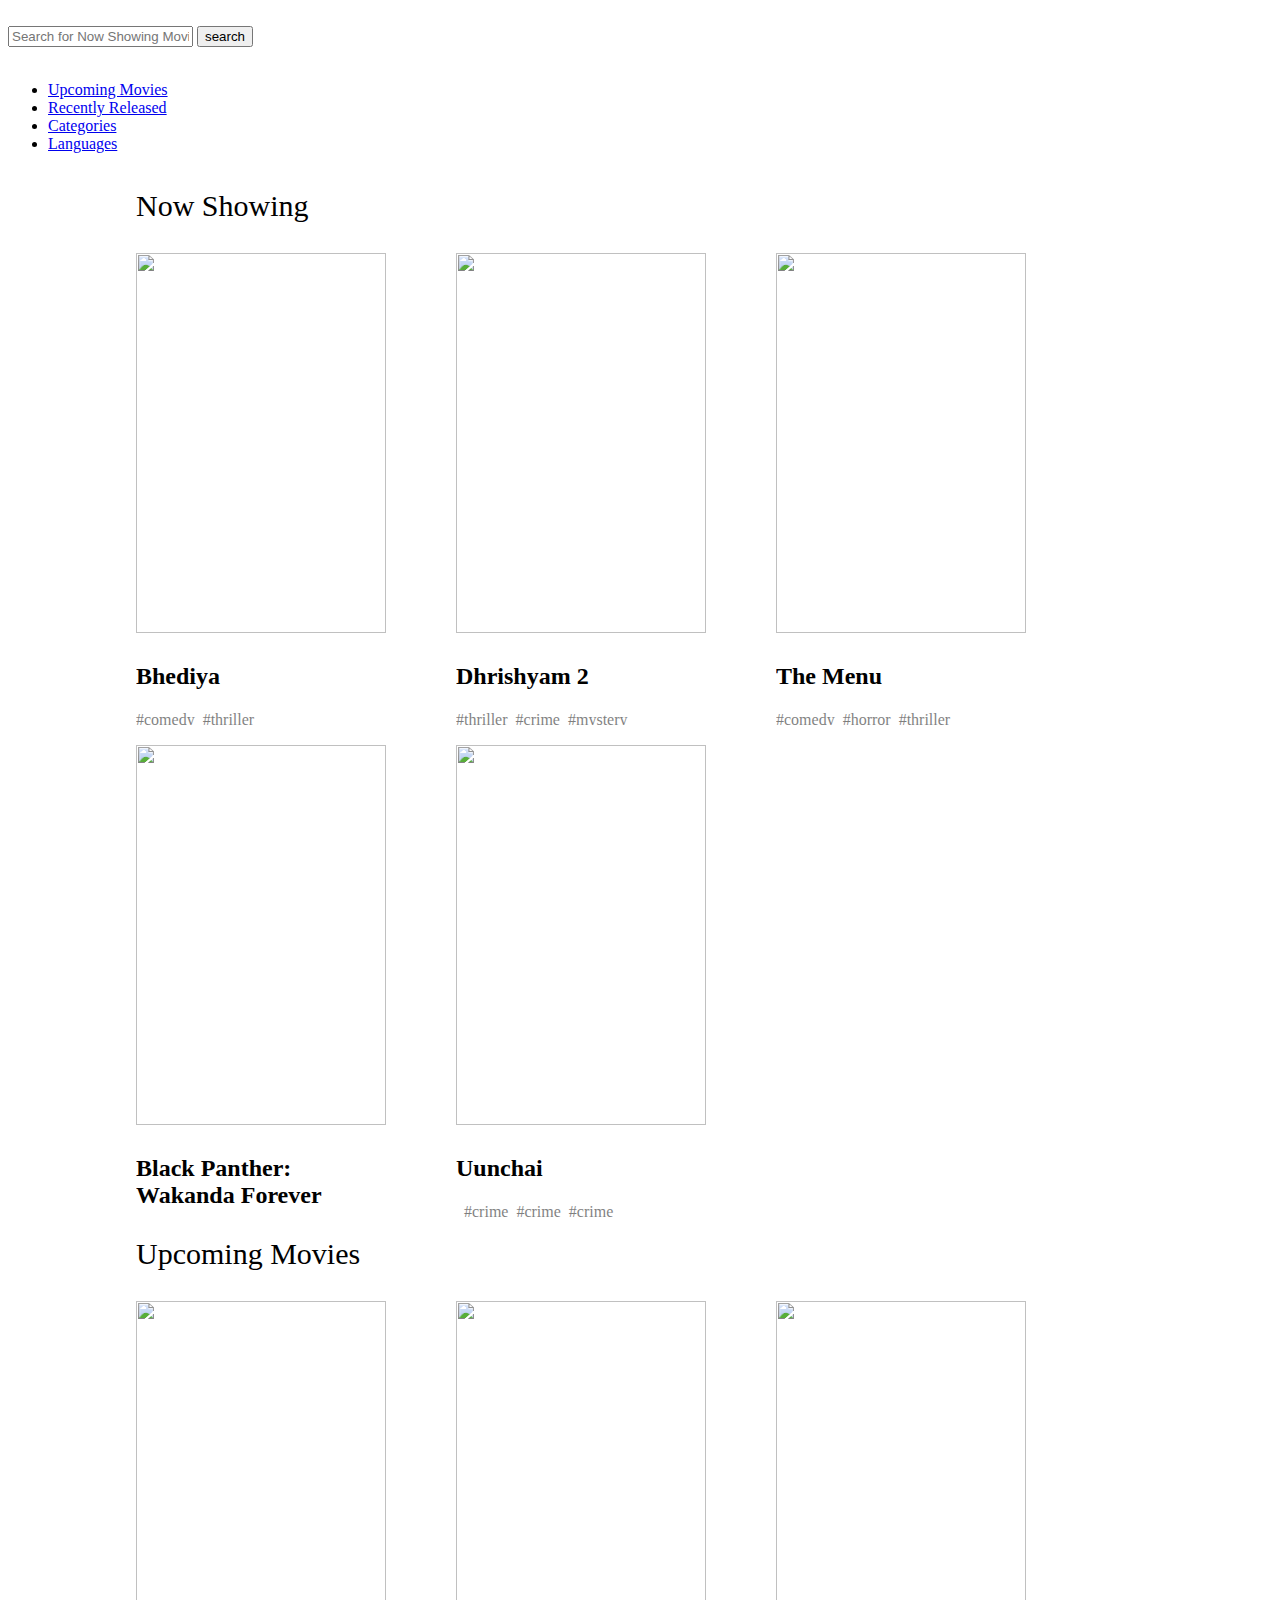
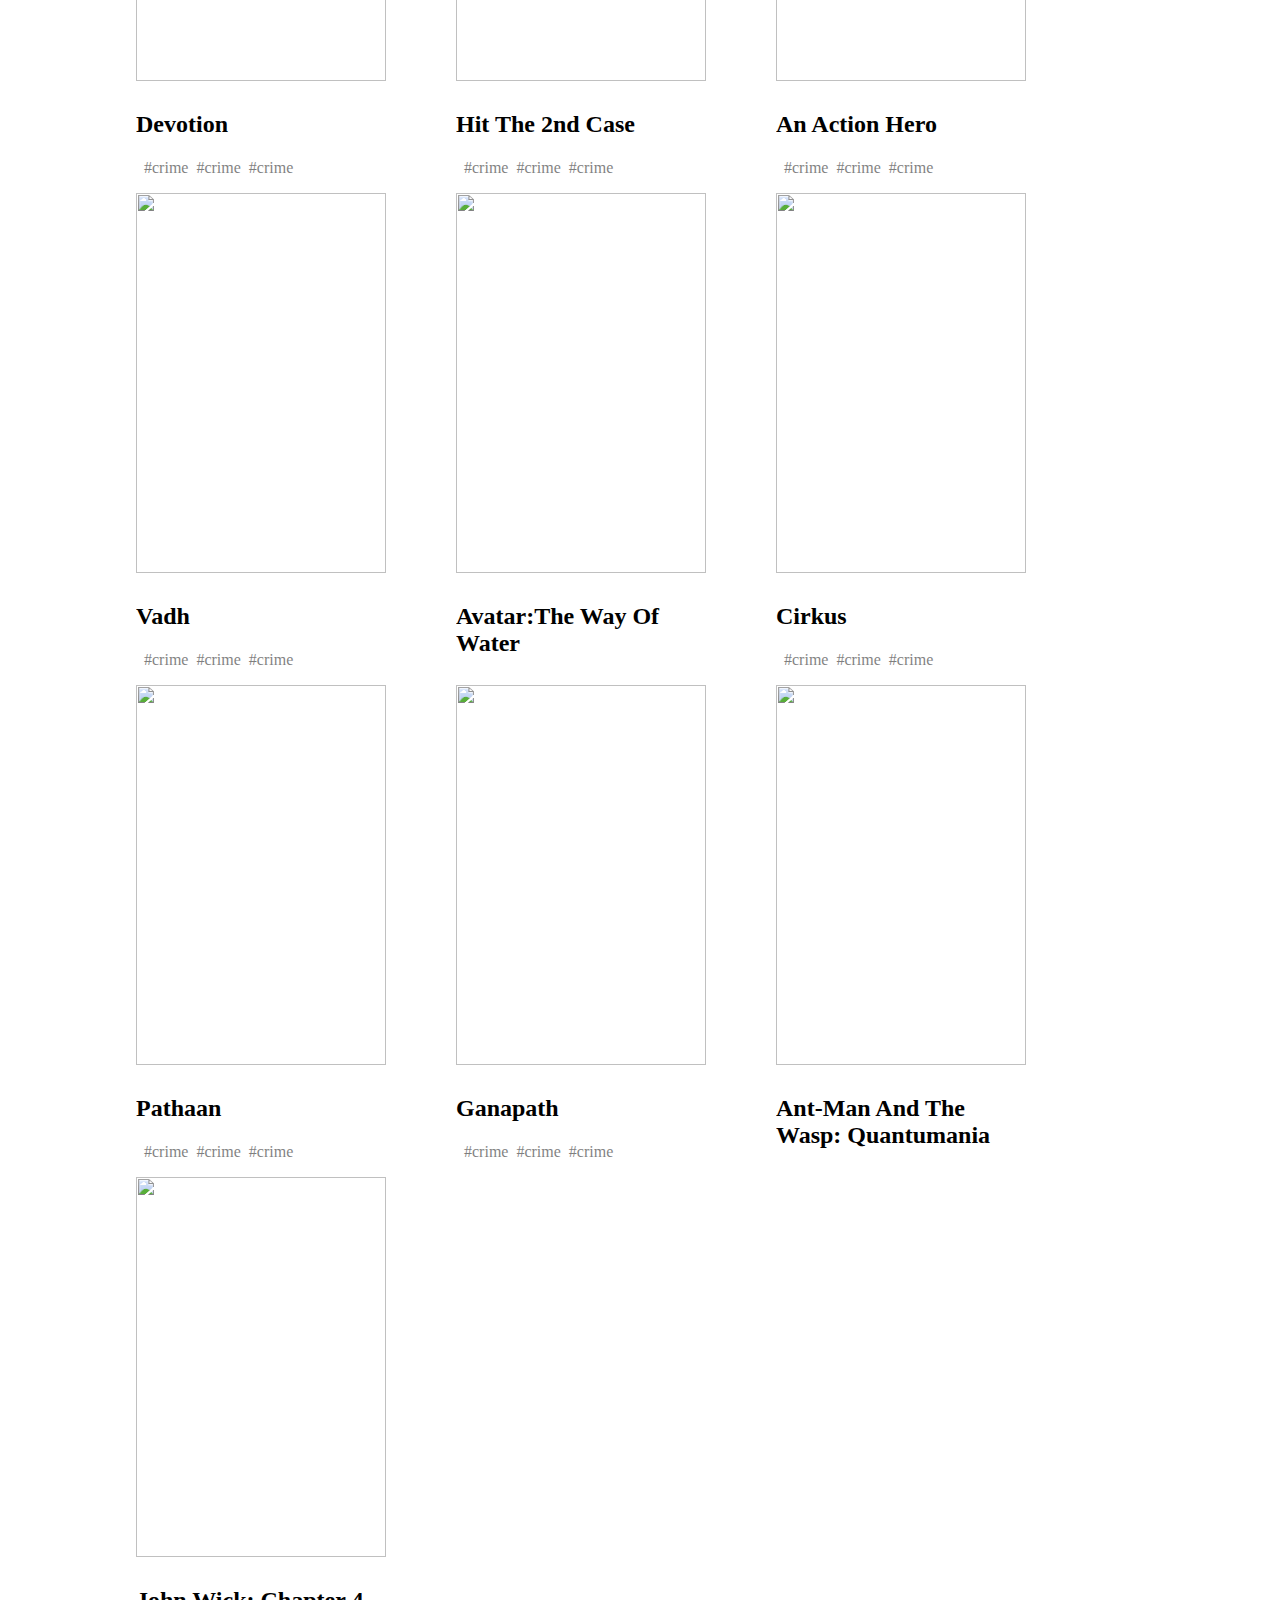
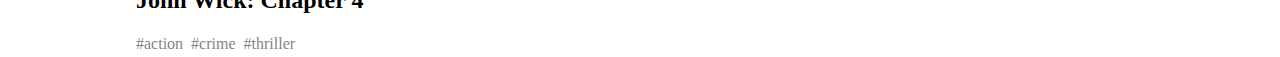
==== index.html @ d5ce8d1f "cleaned junk code" ====
<!DOCTYPE html>
<html lang="en">
  <head>
    <meta charset="UTF-8" />
    <meta http-equiv="X-UA-Compatible" content="IE=edge" />
    <meta name="viewport" content="width=device-width, initial-scale=1.0" />
    <title>Book My Seat</title>
    <link rel="stylesheet" href="css/home.css" />
    <script
      src="https://kit.fontawesome.com/77b1ab4c44.js"
      crossorigin="anonymous"
    ></script>
  </head>
  <body>
    <nav class="navbar"></nav>
    <script src="js/nav.js"></script>

    <section class="movie">
      <h2 class="release-timeline">Now Showing</h2>
      <div class="movie-container">
        <div class="movie-card">
          <div class="movie-image">
            <img
              src="https://assets-in.bmscdn.com/discovery-catalog/events/tr:w-400,h-600,bg-CCCCCC:w-400.0,h-660.0,cm-pad_resize,bg-000000,fo-top:oi-discovery-catalog@@icons@@like_202006280402.png,ox-24,oy-617,ow-29:ote-NDhrIGxpa2Vz,ots-29,otc-FFFFFF,oy-612,ox-70:q-80/et00312739-hyaupscwnj-portrait.jpg"
              class="movie-thumb"
              alt=""
              onclick="window.location.href = 'movie.html';"
            />
          </div>
          <div class="movie-info">
            <h2 class="movie-name">bhediya</h2>
            <p class="movie-tags">#comedy&nbsp;&nbsp;#thriller</p>
          </div>
        </div>
        <div class="movie-card">
          <div class="movie-image">
            <img
              src="https://assets-in.bmscdn.com/discovery-catalog/events/tr:w-400,h-600,bg-CCCCCC:w-400.0,h-660.0,cm-pad_resize,bg-000000,fo-top:oi-discovery-catalog@@icons@@star-icon-202203010609.png,ox-24,oy-615,ow-29:ote-OS4xLzEwICAzMC4ySyB2b3Rlcw%3D%3D,ots-29,otc-FFFFFF,oy-612,ox-70:q-80/et00331997-ptqfdfmgtr-portrait.jpg"
              class="movie-thumb"
              alt=""
            />
          </div>
          <div class="movie-info">
            <h2 class="movie-name">dhrishyam 2</h2>
            <p class="movie-tags">
              #thriller&nbsp;&nbsp;#crime&nbsp;&nbsp;#mystery
            </p>
          </div>
        </div>
        <div class="movie-card">
          <div class="movie-image">
            <img
              src="https://m.media-amazon.com/images/M/MV5BMzdjNjI5MmYtODhiNS00NTcyLWEzZmUtYzVmODM5YzExNDE3XkEyXkFqcGdeQXVyMTAyMjQ3NzQ1._V1_.jpg"
              class="movie-thumb"
              alt=""
            />
          </div>
          <div class="movie-info">
            <h2 class="movie-name">the menu</h2>
            <p class="movie-tags">
              #comedy&nbsp;&nbsp;#horror&nbsp;&nbsp;#thriller
            </p>
          </div>
        </div>
        <div class="movie-card">
          <div class="movie-image">
            <img
              src="https://assets-in.bmscdn.com/discovery-catalog/events/tr:w-400,h-600,bg-CCCCCC:w-400.0,h-660.0,cm-pad_resize,bg-000000,fo-top:oi-discovery-catalog@@icons@@star-icon-202203010609.png,ox-24,oy-615,ow-29:ote-OC43LzEwICA0My44SyB2b3Rlcw%3D%3D,ots-29,otc-FFFFFF,oy-612,ox-70:q-80/et00310792-pqkeyakbtu-portrait.jpg"
              class="movie-thumb"
              alt=""
            />
          </div>
          <div class="movie-info">
            <h2 class="movie-name">black panther: wakanda forever</h2>
            <p class="movie-tags">
              &nbsp;&nbsp;#crime&nbsp;&nbsp;#crime&nbsp;&nbsp;#crime
            </p>
          </div>
        </div>
        <div class="movie-card">
          <div class="movie-image">
            <img
              src="https://assets-in.bmscdn.com/discovery-catalog/events/tr:w-400,h-600,bg-CCCCCC:w-400.0,h-660.0,cm-pad_resize,bg-000000,fo-top:oi-discovery-catalog@@icons@@star-icon-202203010609.png,ox-24,oy-615,ow-29:ote-OC41LzEwICAxMS41SyB2b3Rlcw%3D%3D,ots-29,otc-FFFFFF,oy-612,ox-70:q-80/et00335262-yduagmklxs-portrait.jpg"
              class="movie-thumb"
              alt=""
            />
          </div>
          <div class="movie-info">
            <h2 class="movie-name">uunchai</h2>
            <p class="movie-tags">
              &nbsp;&nbsp;#crime&nbsp;&nbsp;#crime&nbsp;&nbsp;#crime
            </p>
          </div>
        </div>
      </div>
    </section>

    <section class="movie">
      <h2 class="release-timeline">Upcoming Movies</h2>
      <div class="movie-container">
        <div class="movie-card">
          <div class="movie-image">
            <img
              src="https://m.media-amazon.com/images/M/MV5BMjI5NGJjMmEtODk4Yy00ZDRjLWE5ZGItMjJiNGM4NTI0NmZkXkEyXkFqcGdeQXVyNjk1Njg5NTA@._V1_FMjpg_UX1000_.jpg"
              class="movie-thumb"
              alt=""
              onclick="window.location.href = 'movie.html';"
            />
          </div>
          <div class="movie-info">
            <h2 class="movie-name">Devotion</h2>
            <p class="movie-tags">
              &nbsp;&nbsp;#crime&nbsp;&nbsp;#crime&nbsp;&nbsp;#crime
            </p>
          </div>
        </div>
        <div class="movie-card">
          <div class="movie-image">
            <img
              src="https://stat5.bollywoodhungama.in/wp-content/uploads/2022/11/Hit-The-2nd-Case.jpg"
              class="movie-thumb"
              alt=""
              onclick="window.location.href = 'movie.html';"
            />
          </div>
          <div class="movie-info">
            <h2 class="movie-name">hit the 2nd case</h2>
            <p class="movie-tags">
              &nbsp;&nbsp;#crime&nbsp;&nbsp;#crime&nbsp;&nbsp;#crime
            </p>
          </div>
        </div>
        <div class="movie-card">
          <div class="movie-image">
            <img
              src="https://stat4.bollywoodhungama.in/wp-content/uploads/2022/11/An-Action-Hero.jpeg"
              class="movie-thumb"
              alt=""
            />
          </div>
          <div class="movie-info">
            <h2 class="movie-name">an action hero</h2>
            <p class="movie-tags">
              &nbsp;&nbsp;#crime&nbsp;&nbsp;#crime&nbsp;&nbsp;#crime
            </p>
          </div>
        </div>
        <div class="movie-card">
          <div class="movie-image">
            <img
              src="https://cdn.bollywoodmdb.com/fit-in/movies/largethumb/2022/vadh/vadh-poster-3.jpg"
              class="movie-thumb"
              alt=""
            />
          </div>
          <div class="movie-info">
            <h2 class="movie-name">vadh</h2>
            <p class="movie-tags">
              &nbsp;&nbsp;#crime&nbsp;&nbsp;#crime&nbsp;&nbsp;#crime
            </p>
          </div>
        </div>
        <div class="movie-card">
          <div class="movie-image">
            <img
              src="https://preview.redd.it/c12ukbvjigy81.jpg?auto=webp&s=1b6a1c9dc85905c9ad4ba3f462a0f7987e3e7182"
              class="movie-thumb"
              alt=""
            />
          </div>
          <div class="movie-info">
            <h2 class="movie-name">avatar:The way of water</h2>
            <p class="movie-tags">
              &nbsp;&nbsp;#crime&nbsp;&nbsp;#crime&nbsp;&nbsp;#crime
            </p>
          </div>
        </div>
        <div class="movie-card">
          <div class="movie-image">
            <img
              src="https://blogger.googleusercontent.com/img/b/R29vZ2xl/AVvXsEhhj_0MlaUQxmWaVLyitmhzW_meXFHy-wweb5hYhVNa3M6jFZlY7AiXIEZBUJ9Df_X-NlbvBdsW3WGL_6Nh6aGVr-z42W1lskvkQlsyQPGANJwohQEppa6GE6axfNxwn-bPCOY8N3AbZKN6QIzGjCAMjnuLSgBhJoG26kF3tBKLz1VNrqhrPy0X8KHg/s1280/Cirkus-Movie-Poster.jpg"
              class="movie-thumb"
              alt=""
            />
          </div>
          <div class="movie-info">
            <h2 class="movie-name">cirkus</h2>
            <p class="movie-tags">
              &nbsp;&nbsp;#crime&nbsp;&nbsp;#crime&nbsp;&nbsp;#crime
            </p>
          </div>
        </div>
        <div class="movie-card">
          <div class="movie-image">
            <img
              src="https://cdn.bollywoodmdb.com/fit-in/movies/largethumb/2022/pathan/poster.jpg"
              class="movie-thumb"
              alt=""
            />
          </div>
          <div class="movie-info">
            <h2 class="movie-name">pathaan</h2>
            <p class="movie-tags">
              &nbsp;&nbsp;#crime&nbsp;&nbsp;#crime&nbsp;&nbsp;#crime
            </p>
          </div>
        </div>
        <div class="movie-card">
          <div class="movie-image">
            <img
              src="https://pbs.twimg.com/media/EmciQIkUcAEHHHT.jpg"
              class="movie-thumb"
              alt=""
              onclick="window.location.href = 'movie.html';"
            />
          </div>
          <div class="movie-info">
            <h2 class="movie-name">ganapath</h2>
            <p class="movie-tags">
              &nbsp;&nbsp;#crime&nbsp;&nbsp;#crime&nbsp;&nbsp;#crime
            </p>
          </div>
        </div>
        <div class="movie-card">
          <div class="movie-image">
            <img
              src="https://wallpaperaccess.in/public/uploads/preview/ant-man-and-the-wasp-quantumania-wallpaper-kang-the-conqueror-fan-art-m.jpg"
              class="movie-thumb"
              alt=""
              onclick="window.location.href = 'movie.html';"
            />
          </div>
          <div class="movie-info">
            <h2 class="movie-name">Ant-Man and the Wasp: Quantumania</h2>
            <p class="movie-tags">
              &nbsp;&nbsp;#crime&nbsp;&nbsp;#crime&nbsp;&nbsp;#crime
            </p>
          </div>
        </div>
        <div class="movie-card">
          <div class="movie-image">
            <img
              src="https://mir-s3-cdn-cf.behance.net/project_modules/fs/6aec1a106199299.5f8a325998dca.jpg"
              class="movie-thumb"
              alt=""
              onclick="window.location.href = 'movie.html';"
            />
          </div>
          <div class="movie-info">
            <h2 class="movie-name">John Wick: Chapter 4</h2>
            <p class="movie-tags">
              #action&nbsp;&nbsp;#crime&nbsp;&nbsp;#thriller
            </p>
          </div>
        </div>
      </div>
    </section>

    <!--<div class="footer">
      <img src="images/logo.png" alt="" />
      <div class="icon">
        <a href=""><i class="fa-names fa-facebook"></i></a>
        <a href=""><i class="fa-names fa-instagram"></i></a>
        <a href=""><i class="fa-names fa-twitter"></i></a>
        <a href="https://github.com/namanxjha"
          ><i class="fa-names fa-github"></i
        ></a>
      </div>
    </div> -->
  </body>
</html>
---- css/home.css ----
@import "nav.css";

.movie {
  position: relative;
  overflow: hidden;
  padding: 0;
}

.release-timeline {
  padding: 0 10vw;
  width: 100%;
  margin: 20px 0 10px;
  font-size: 30px;
  font-weight: 500;
  text-transform: capitalize;
}

.movie-container {
  padding: 0 4vw 0 10vw;
  margin: auto;
  width: 100%;
  display: flex;
  flex-wrap: wrap;
}

.movie-container::-webkit-scrollbar {
  display: none;
}

.movie-card:hover img {
  transform: scale(1.1);
}

.movie-card {
  flex: 0 0 auto;
  margin: 20px 70px 0px 0;
  width: 100%;
  overflow: hidden;

  width: 250px;
  height: 472px;
}

.movie-card img {
  transition: transform 0.5s ease;
}

.movie-image {
  position: relative;
  width: 100%;
  height: 380px;
  overflow: hidden;
}

.movie-thumb {
  width: 100%;
  height: 380px;
  object-fit: cover;
}

.discount-tag {
  position: absolute;
  background: #fff;
  padding: 5px;
  border-radius: 5px;
  color: #ff7d7d;
  right: 10px;
  top: 10px;
  text-transform: capitalize;
}

.card-btn {
  position: absolute;
  bottom: 10px;
  left: 50%;
  transform: translateX(-50%);
  padding: 10px;
  width: 90%;
  text-transform: capitalize;
  border: none;
  outline: none;
  background: #fff;
  border-radius: 5px;
  transition: 0.5s;
  cursor: pointer;
  opacity: 0;
}

.movie-card:hover .card-btn {
  opacity: 1;
}

.card-btn:hover {
  background: #efefef;
}

.movie-info {
  width: 100%;
  height: auto;
  padding-top: 10px;
}

.movie-name {
  text-transform: capitalize;
}

.movie-tags {
  width: 100%;
  height: 20px;
  line-height: 20px;
  overflow: hidden;
  opacity: 0.5;
  margin: 5px 0;
}
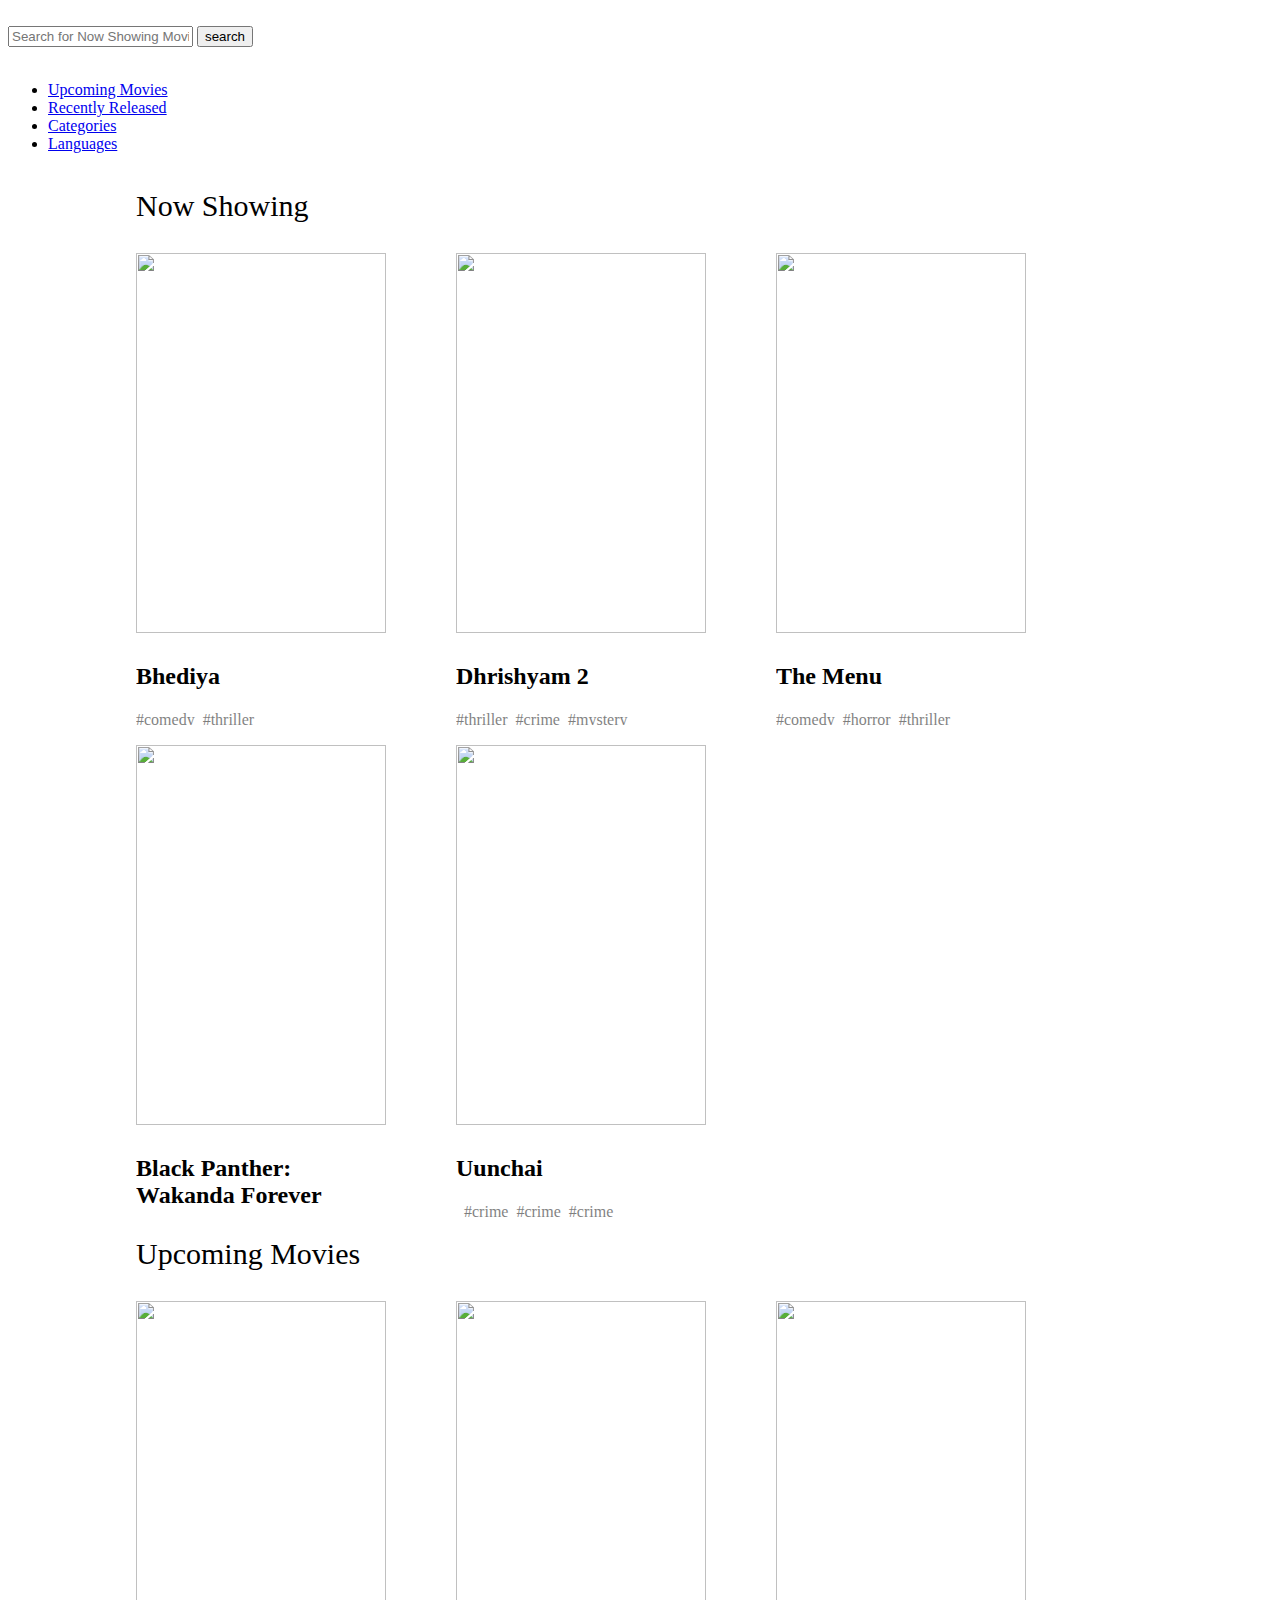
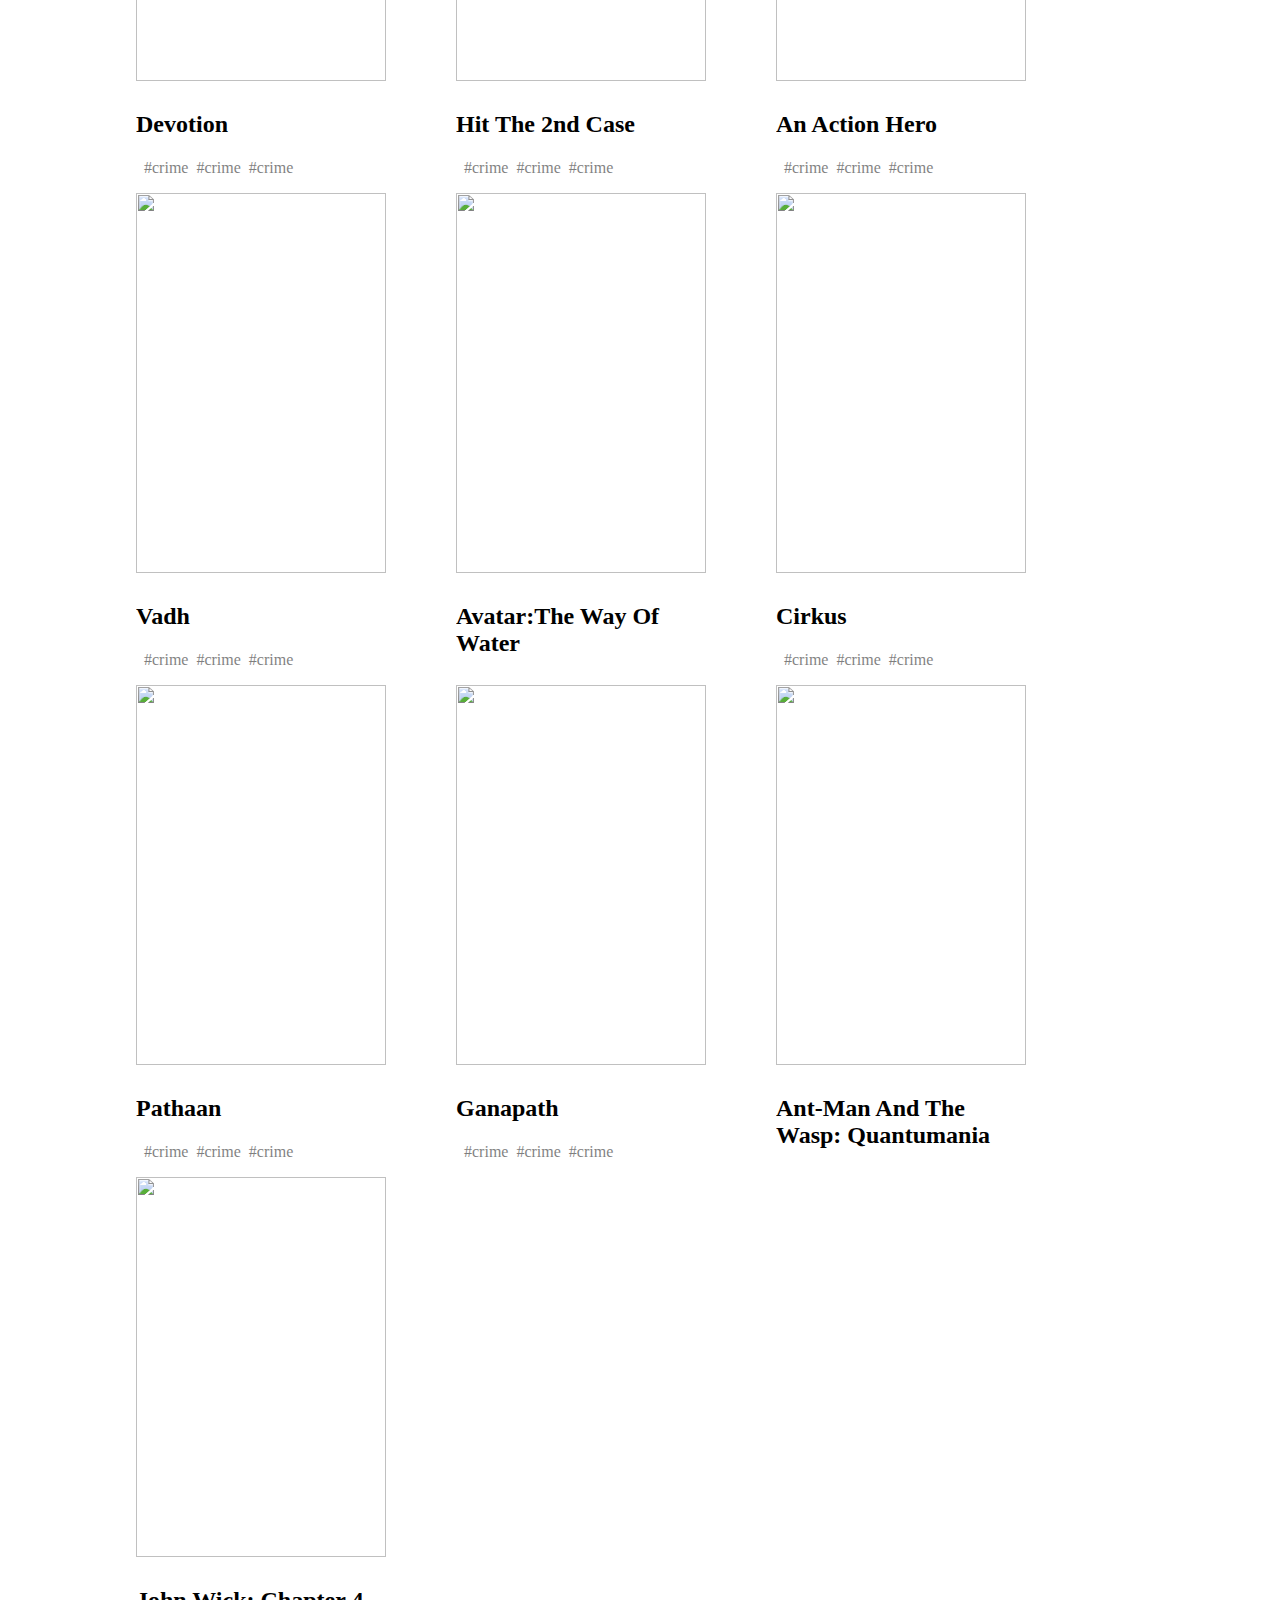
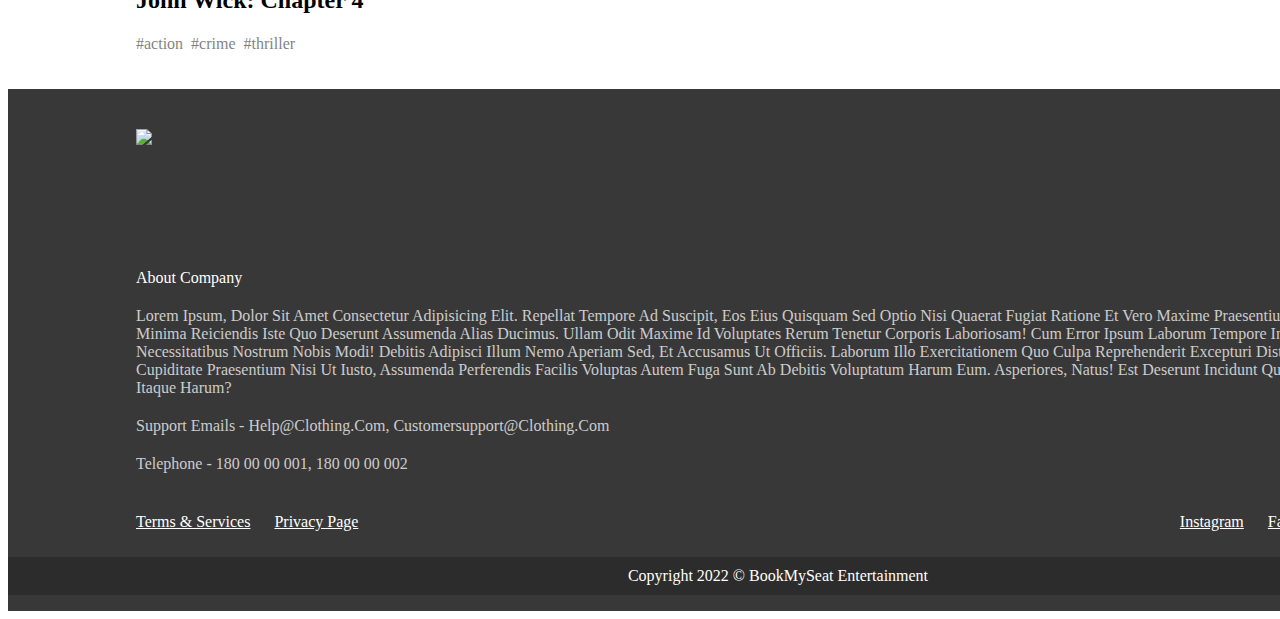
==== commit 3bdf4c89: "added footer" ====
--- a/index.html
+++ b/index.html
@@ -256,6 +256,29 @@
       </div>
     </section>
 
+    <footer>
+      <div class="footer-content">
+        <img src="images/logo.png" class="logo">
+      </div>
+      <p class="footer-title">about company</p>
+    <p class="info">Lorem ipsum, dolor sit amet consectetur adipisicing elit. Repellat tempore ad suscipit, eos eius quisquam sed optio nisi quaerat fugiat ratione et vero maxime praesentium, architecto minima reiciendis iste quo deserunt assumenda alias ducimus. Ullam odit maxime id voluptates rerum tenetur corporis laboriosam! Cum error ipsum laborum tempore in rerum necessitatibus nostrum nobis modi! Debitis adipisci illum nemo aperiam sed, et accusamus ut officiis. Laborum illo exercitationem quo culpa reprehenderit excepturi distinctio tempore cupiditate praesentium nisi ut iusto, assumenda perferendis facilis voluptas autem fuga sunt ab debitis voluptatum harum eum. Asperiores, natus! Est deserunt incidunt quasi placeat omnis, itaque harum?</p>
+    <p class="info">support emails - help@clothing.com, customersupport@clothing.com</p>
+    <p class="info">telephone - 180 00 00 001, 180 00 00 002</p>
+    <div class="footer-social-container">
+        <div>
+            <a href="#" class="social-link">terms & services</a>
+            <a href="#" class="social-link">privacy page</a>
+        </div>
+        <div>
+            <a href="#" class="social-link">instagram</a>
+            <a href="#" class="social-link">facebook</a>
+            <a href="#" class="social-link">twitter</a>
+        </div>
+      </div>
+      <p class="footer-credit">Copyright 2022 © BookMySeat Entertainment</p>
+    </footer>
+<script src="js/footer.js"></script>
+    
     <!--<div class="footer">
       <img src="images/logo.png" alt="" />
       <div class="icon">
--- a/css/home.css
+++ b/css/home.css
@@ -1,4 +1,5 @@
 @import "nav.css";
+@import "footer.css";
 
 .movie {
   position: relative;
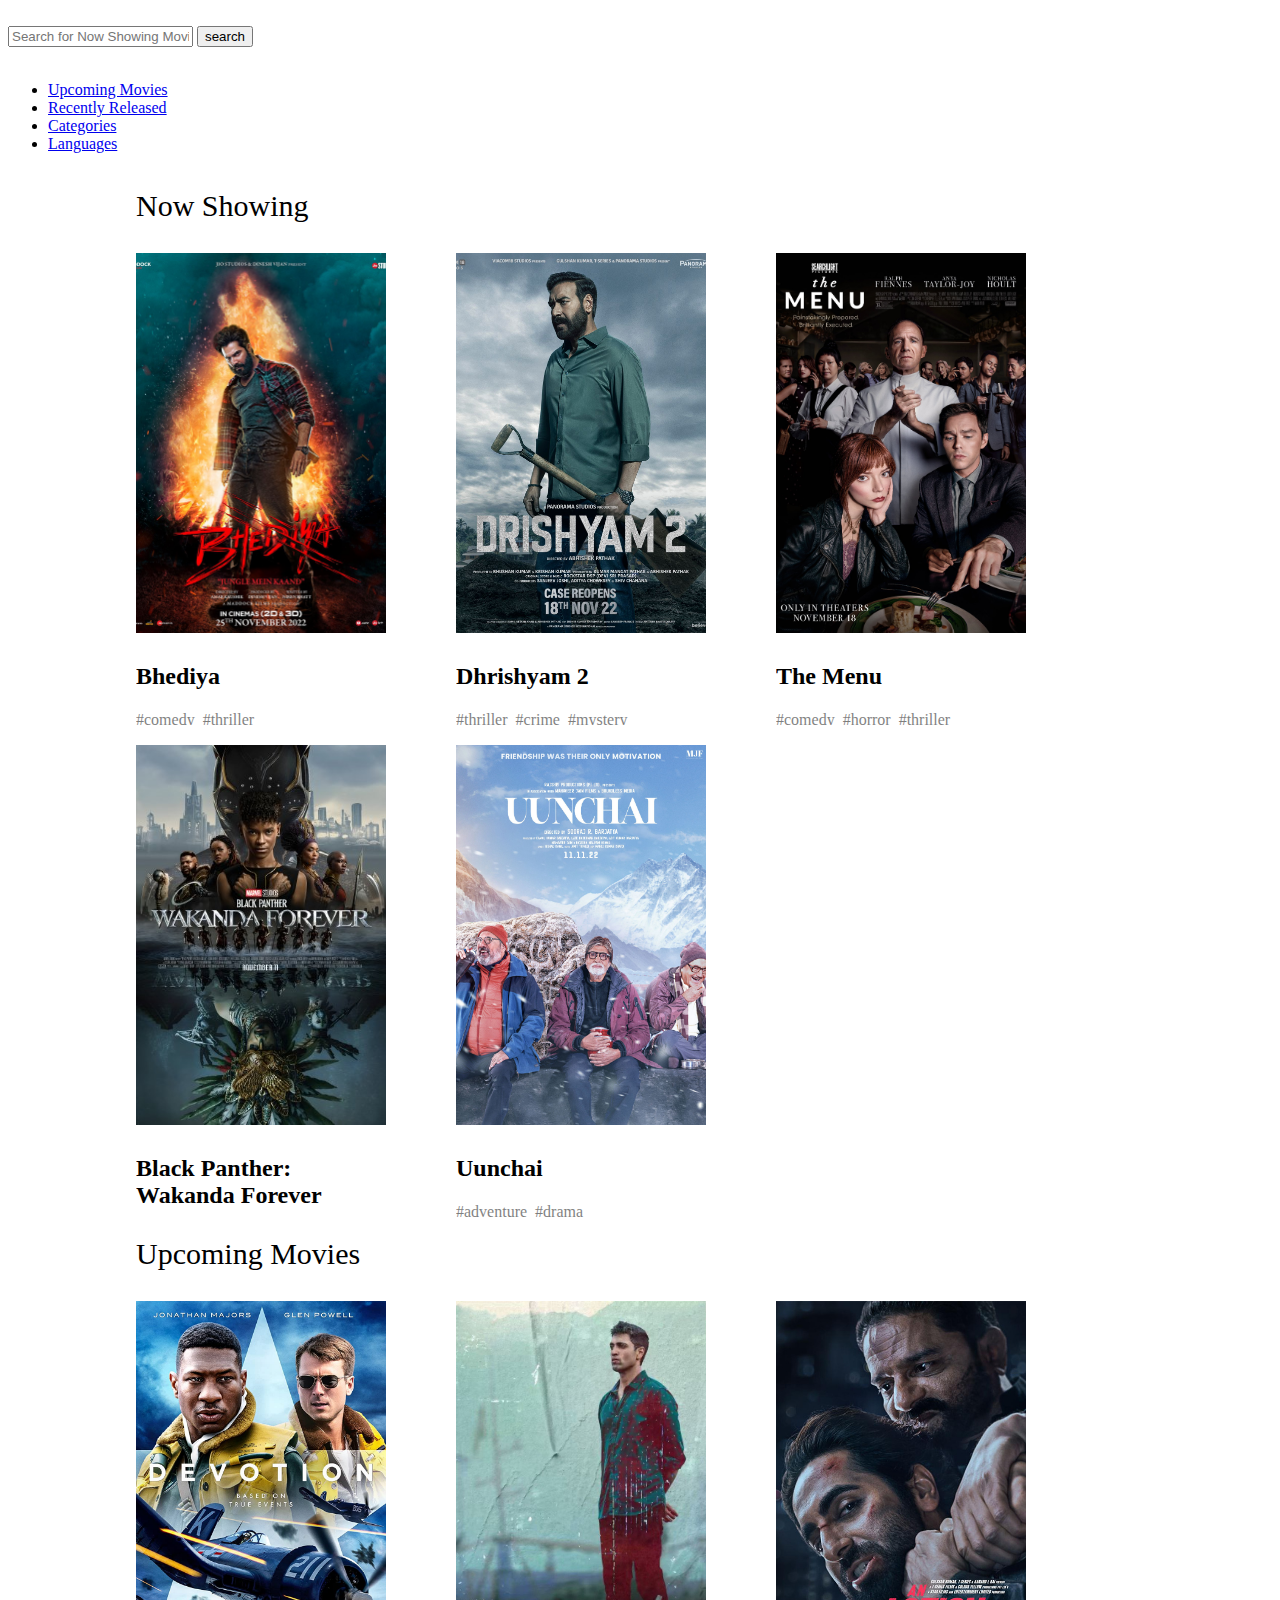
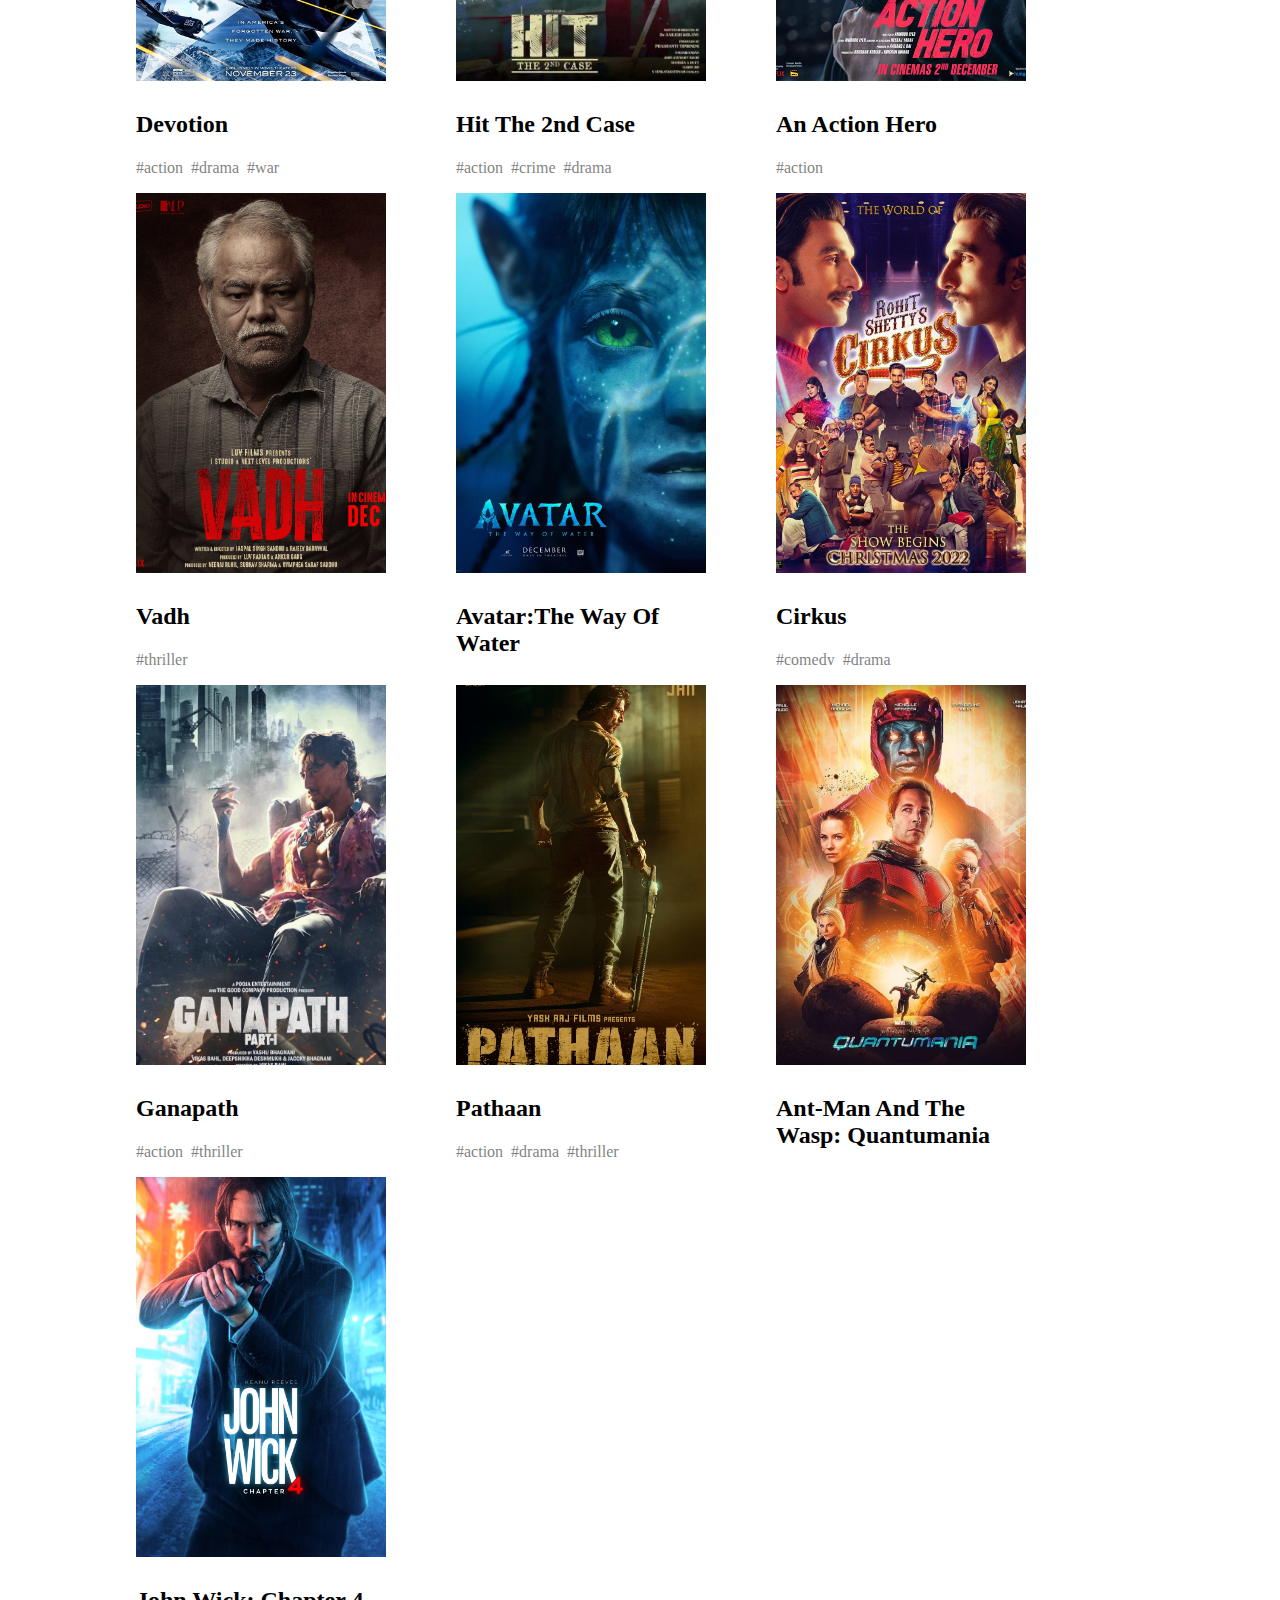
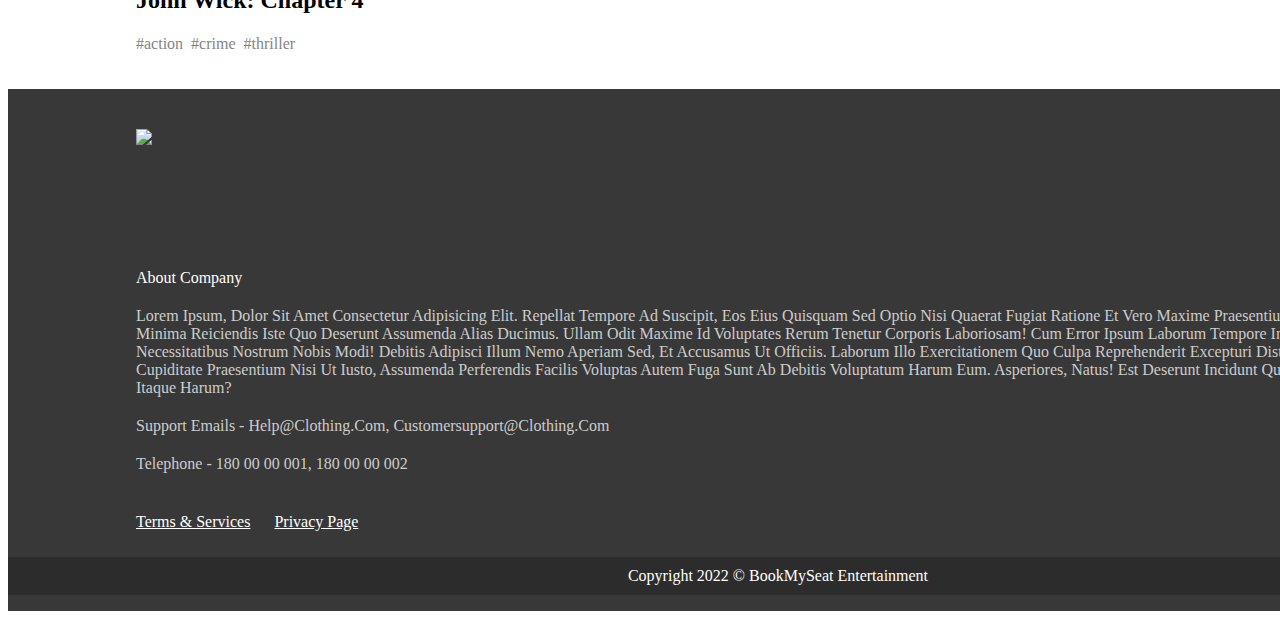
==== commit 5fb8578b: "changed images resources" ====
--- a/index.html
+++ b/index.html
@@ -21,7 +21,7 @@
         <div class="movie-card">
           <div class="movie-image">
             <img
-              src="https://assets-in.bmscdn.com/discovery-catalog/events/tr:w-400,h-600,bg-CCCCCC:w-400.0,h-660.0,cm-pad_resize,bg-000000,fo-top:oi-discovery-catalog@@icons@@like_202006280402.png,ox-24,oy-617,ow-29:ote-NDhrIGxpa2Vz,ots-29,otc-FFFFFF,oy-612,ox-70:q-80/et00312739-hyaupscwnj-portrait.jpg"
+              src="images/bhediya-poster-5.jpg"
               class="movie-thumb"
               alt=""
               onclick="window.location.href = 'movie.html';"
@@ -35,7 +35,7 @@
         <div class="movie-card">
           <div class="movie-image">
             <img
-              src="https://assets-in.bmscdn.com/discovery-catalog/events/tr:w-400,h-600,bg-CCCCCC:w-400.0,h-660.0,cm-pad_resize,bg-000000,fo-top:oi-discovery-catalog@@icons@@star-icon-202203010609.png,ox-24,oy-615,ow-29:ote-OS4xLzEwICAzMC4ySyB2b3Rlcw%3D%3D,ots-29,otc-FFFFFF,oy-612,ox-70:q-80/et00331997-ptqfdfmgtr-portrait.jpg"
+              src="images/drishyam-2-poster-5.jpg"
               class="movie-thumb"
               alt=""
             />
@@ -50,7 +50,7 @@
         <div class="movie-card">
           <div class="movie-image">
             <img
-              src="https://m.media-amazon.com/images/M/MV5BMzdjNjI5MmYtODhiNS00NTcyLWEzZmUtYzVmODM5YzExNDE3XkEyXkFqcGdeQXVyMTAyMjQ3NzQ1._V1_.jpg"
+              src="images/the menu.jpg"
               class="movie-thumb"
               alt=""
             />
@@ -65,7 +65,7 @@
         <div class="movie-card">
           <div class="movie-image">
             <img
-              src="https://assets-in.bmscdn.com/discovery-catalog/events/tr:w-400,h-600,bg-CCCCCC:w-400.0,h-660.0,cm-pad_resize,bg-000000,fo-top:oi-discovery-catalog@@icons@@star-icon-202203010609.png,ox-24,oy-615,ow-29:ote-OC43LzEwICA0My44SyB2b3Rlcw%3D%3D,ots-29,otc-FFFFFF,oy-612,ox-70:q-80/et00310792-pqkeyakbtu-portrait.jpg"
+              src="images/black-panther.jpg"
               class="movie-thumb"
               alt=""
             />
@@ -73,23 +73,21 @@
           <div class="movie-info">
             <h2 class="movie-name">black panther: wakanda forever</h2>
             <p class="movie-tags">
-              &nbsp;&nbsp;#crime&nbsp;&nbsp;#crime&nbsp;&nbsp;#crime
-            </p>
-          </div>
-        </div>
-        <div class="movie-card">
-          <div class="movie-image">
-            <img
-              src="https://assets-in.bmscdn.com/discovery-catalog/events/tr:w-400,h-600,bg-CCCCCC:w-400.0,h-660.0,cm-pad_resize,bg-000000,fo-top:oi-discovery-catalog@@icons@@star-icon-202203010609.png,ox-24,oy-615,ow-29:ote-OC41LzEwICAxMS41SyB2b3Rlcw%3D%3D,ots-29,otc-FFFFFF,oy-612,ox-70:q-80/et00335262-yduagmklxs-portrait.jpg"
+              #action&nbsp;&nbsp;#adventure&nbsp;&nbsp;#drama
+            </p>
+          </div>
+        </div>
+        <div class="movie-card">
+          <div class="movie-image">
+            <img
+              src="images/uunchai-poster-2.jpg"
               class="movie-thumb"
               alt=""
             />
           </div>
           <div class="movie-info">
             <h2 class="movie-name">uunchai</h2>
-            <p class="movie-tags">
-              &nbsp;&nbsp;#crime&nbsp;&nbsp;#crime&nbsp;&nbsp;#crime
-            </p>
+            <p class="movie-tags">#adventure&nbsp;&nbsp;#drama</p>
           </div>
         </div>
       </div>
@@ -101,7 +99,7 @@
         <div class="movie-card">
           <div class="movie-image">
             <img
-              src="https://m.media-amazon.com/images/M/MV5BMjI5NGJjMmEtODk4Yy00ZDRjLWE5ZGItMjJiNGM4NTI0NmZkXkEyXkFqcGdeQXVyNjk1Njg5NTA@._V1_FMjpg_UX1000_.jpg"
+              src="images/devotion.jpg"
               class="movie-thumb"
               alt=""
               onclick="window.location.href = 'movie.html';"
@@ -109,15 +107,13 @@
           </div>
           <div class="movie-info">
             <h2 class="movie-name">Devotion</h2>
-            <p class="movie-tags">
-              &nbsp;&nbsp;#crime&nbsp;&nbsp;#crime&nbsp;&nbsp;#crime
-            </p>
-          </div>
-        </div>
-        <div class="movie-card">
-          <div class="movie-image">
-            <img
-              src="https://stat5.bollywoodhungama.in/wp-content/uploads/2022/11/Hit-The-2nd-Case.jpg"
+            <p class="movie-tags">#action&nbsp;&nbsp;#drama&nbsp;&nbsp;#war</p>
+          </div>
+        </div>
+        <div class="movie-card">
+          <div class="movie-image">
+            <img
+              src="images/hit.jpg"
               class="movie-thumb"
               alt=""
               onclick="window.location.href = 'movie.html';"
@@ -126,44 +122,40 @@
           <div class="movie-info">
             <h2 class="movie-name">hit the 2nd case</h2>
             <p class="movie-tags">
-              &nbsp;&nbsp;#crime&nbsp;&nbsp;#crime&nbsp;&nbsp;#crime
-            </p>
-          </div>
-        </div>
-        <div class="movie-card">
-          <div class="movie-image">
-            <img
-              src="https://stat4.bollywoodhungama.in/wp-content/uploads/2022/11/An-Action-Hero.jpeg"
+              #action&nbsp;&nbsp;#crime&nbsp;&nbsp;#drama
+            </p>
+          </div>
+        </div>
+        <div class="movie-card">
+          <div class="movie-image">
+            <img
+              src="images/An-Action-Hero.jpeg"
               class="movie-thumb"
               alt=""
             />
           </div>
           <div class="movie-info">
             <h2 class="movie-name">an action hero</h2>
-            <p class="movie-tags">
-              &nbsp;&nbsp;#crime&nbsp;&nbsp;#crime&nbsp;&nbsp;#crime
-            </p>
-          </div>
-        </div>
-        <div class="movie-card">
-          <div class="movie-image">
-            <img
-              src="https://cdn.bollywoodmdb.com/fit-in/movies/largethumb/2022/vadh/vadh-poster-3.jpg"
+            <p class="movie-tags">#action</p>
+          </div>
+        </div>
+        <div class="movie-card">
+          <div class="movie-image">
+            <img
+              src="images/vadh-poster-3.jpg"
               class="movie-thumb"
               alt=""
             />
           </div>
           <div class="movie-info">
             <h2 class="movie-name">vadh</h2>
-            <p class="movie-tags">
-              &nbsp;&nbsp;#crime&nbsp;&nbsp;#crime&nbsp;&nbsp;#crime
-            </p>
-          </div>
-        </div>
-        <div class="movie-card">
-          <div class="movie-image">
-            <img
-              src="https://preview.redd.it/c12ukbvjigy81.jpg?auto=webp&s=1b6a1c9dc85905c9ad4ba3f462a0f7987e3e7182"
+            <p class="movie-tags">#thriller</p>
+          </div>
+        </div>
+        <div class="movie-card">
+          <div class="movie-image">
+            <img
+              src="images/avatar the way of water.webp"
               class="movie-thumb"
               alt=""
             />
@@ -171,29 +163,41 @@
           <div class="movie-info">
             <h2 class="movie-name">avatar:The way of water</h2>
             <p class="movie-tags">
-              &nbsp;&nbsp;#crime&nbsp;&nbsp;#crime&nbsp;&nbsp;#crime
-            </p>
-          </div>
-        </div>
-        <div class="movie-card">
-          <div class="movie-image">
-            <img
-              src="https://blogger.googleusercontent.com/img/b/R29vZ2xl/AVvXsEhhj_0MlaUQxmWaVLyitmhzW_meXFHy-wweb5hYhVNa3M6jFZlY7AiXIEZBUJ9Df_X-NlbvBdsW3WGL_6Nh6aGVr-z42W1lskvkQlsyQPGANJwohQEppa6GE6axfNxwn-bPCOY8N3AbZKN6QIzGjCAMjnuLSgBhJoG26kF3tBKLz1VNrqhrPy0X8KHg/s1280/Cirkus-Movie-Poster.jpg"
+              #action&nbsp;&nbsp;#adventure&nbsp;&nbsp;#fantasy
+            </p>
+          </div>
+        </div>
+        <div class="movie-card">
+          <div class="movie-image">
+            <img
+              src="images/Cirkus-Movie-Poster.jpg"
               class="movie-thumb"
               alt=""
             />
           </div>
           <div class="movie-info">
             <h2 class="movie-name">cirkus</h2>
-            <p class="movie-tags">
-              &nbsp;&nbsp;#crime&nbsp;&nbsp;#crime&nbsp;&nbsp;#crime
-            </p>
-          </div>
-        </div>
-        <div class="movie-card">
-          <div class="movie-image">
-            <img
-              src="https://cdn.bollywoodmdb.com/fit-in/movies/largethumb/2022/pathan/poster.jpg"
+            <p class="movie-tags">#comedy&nbsp;&nbsp;#drama</p>
+          </div>
+        </div>
+        <div class="movie-card">
+          <div class="movie-image">
+            <img
+              src="images/ganapath.jpg"
+              class="movie-thumb"
+              alt=""
+              onclick="window.location.href = 'movie.html';"
+            />
+          </div>
+          <div class="movie-info">
+            <h2 class="movie-name">ganapath</h2>
+            <p class="movie-tags">#action&nbsp;&nbsp;#thriller</p>
+          </div>
+        </div>
+        <div class="movie-card">
+          <div class="movie-image">
+            <img
+              src="images/pathaan.jpg"
               class="movie-thumb"
               alt=""
             />
@@ -201,30 +205,14 @@
           <div class="movie-info">
             <h2 class="movie-name">pathaan</h2>
             <p class="movie-tags">
-              &nbsp;&nbsp;#crime&nbsp;&nbsp;#crime&nbsp;&nbsp;#crime
-            </p>
-          </div>
-        </div>
-        <div class="movie-card">
-          <div class="movie-image">
-            <img
-              src="https://pbs.twimg.com/media/EmciQIkUcAEHHHT.jpg"
-              class="movie-thumb"
-              alt=""
-              onclick="window.location.href = 'movie.html';"
-            />
-          </div>
-          <div class="movie-info">
-            <h2 class="movie-name">ganapath</h2>
-            <p class="movie-tags">
-              &nbsp;&nbsp;#crime&nbsp;&nbsp;#crime&nbsp;&nbsp;#crime
-            </p>
-          </div>
-        </div>
-        <div class="movie-card">
-          <div class="movie-image">
-            <img
-              src="https://wallpaperaccess.in/public/uploads/preview/ant-man-and-the-wasp-quantumania-wallpaper-kang-the-conqueror-fan-art-m.jpg"
+              #action&nbsp;&nbsp;#drama&nbsp;&nbsp;#thriller
+            </p>
+          </div>
+        </div>
+        <div class="movie-card">
+          <div class="movie-image">
+            <img
+              src="images/ant-man-and-the-wasp.jpg"
               class="movie-thumb"
               alt=""
               onclick="window.location.href = 'movie.html';"
@@ -233,14 +221,14 @@
           <div class="movie-info">
             <h2 class="movie-name">Ant-Man and the Wasp: Quantumania</h2>
             <p class="movie-tags">
-              &nbsp;&nbsp;#crime&nbsp;&nbsp;#crime&nbsp;&nbsp;#crime
-            </p>
-          </div>
-        </div>
-        <div class="movie-card">
-          <div class="movie-image">
-            <img
-              src="https://mir-s3-cdn-cf.behance.net/project_modules/fs/6aec1a106199299.5f8a325998dca.jpg"
+              #action&nbsp;&nbsp;#adventure&nbsp;&nbsp;#comedy
+            </p>
+          </div>
+        </div>
+        <div class="movie-card">
+          <div class="movie-image">
+            <img
+              src="images/john-wick-4.jpg"
               class="movie-thumb"
               alt=""
               onclick="window.location.href = 'movie.html';"
@@ -258,37 +246,46 @@
 
     <footer>
       <div class="footer-content">
-        <img src="images/logo.png" class="logo">
+        <img src="images/logo.png" class="logo" />
       </div>
       <p class="footer-title">about company</p>
-    <p class="info">Lorem ipsum, dolor sit amet consectetur adipisicing elit. Repellat tempore ad suscipit, eos eius quisquam sed optio nisi quaerat fugiat ratione et vero maxime praesentium, architecto minima reiciendis iste quo deserunt assumenda alias ducimus. Ullam odit maxime id voluptates rerum tenetur corporis laboriosam! Cum error ipsum laborum tempore in rerum necessitatibus nostrum nobis modi! Debitis adipisci illum nemo aperiam sed, et accusamus ut officiis. Laborum illo exercitationem quo culpa reprehenderit excepturi distinctio tempore cupiditate praesentium nisi ut iusto, assumenda perferendis facilis voluptas autem fuga sunt ab debitis voluptatum harum eum. Asperiores, natus! Est deserunt incidunt quasi placeat omnis, itaque harum?</p>
-    <p class="info">support emails - help@clothing.com, customersupport@clothing.com</p>
-    <p class="info">telephone - 180 00 00 001, 180 00 00 002</p>
-    <div class="footer-social-container">
+      <p class="info">
+        Lorem ipsum, dolor sit amet consectetur adipisicing elit. Repellat
+        tempore ad suscipit, eos eius quisquam sed optio nisi quaerat fugiat
+        ratione et vero maxime praesentium, architecto minima reiciendis iste
+        quo deserunt assumenda alias ducimus. Ullam odit maxime id voluptates
+        rerum tenetur corporis laboriosam! Cum error ipsum laborum tempore in
+        rerum necessitatibus nostrum nobis modi! Debitis adipisci illum nemo
+        aperiam sed, et accusamus ut officiis. Laborum illo exercitationem quo
+        culpa reprehenderit excepturi distinctio tempore cupiditate praesentium
+        nisi ut iusto, assumenda perferendis facilis voluptas autem fuga sunt ab
+        debitis voluptatum harum eum. Asperiores, natus! Est deserunt incidunt
+        quasi placeat omnis, itaque harum?
+      </p>
+      <p class="info">
+        support emails - help@clothing.com, customersupport@clothing.com
+      </p>
+      <p class="info">telephone - 180 00 00 001, 180 00 00 002</p>
+      <div class="footer-social-container">
         <div>
-            <a href="#" class="social-link">terms & services</a>
-            <a href="#" class="social-link">privacy page</a>
-        </div>
-        <div>
-            <a href="#" class="social-link">instagram</a>
-            <a href="#" class="social-link">facebook</a>
-            <a href="#" class="social-link">twitter</a>
+          <a href="#" class="social-link">terms & services</a>
+          <a href="#" class="social-link">privacy page</a>
+        </div>
+        <div class="icon">
+          <a href=""><i class="fa-brands fa-facebook"></i></a>
+          <a href=""><i class="fa-brands fa-instagram"></i></a>
+          <a href=""><i class="fa-brands fa-twitter"></i></a>
+          <a href="https://github.com/namanxjha"
+            ><i class="fa-brands fa-github"></i
+          ></a>
         </div>
       </div>
       <p class="footer-credit">Copyright 2022 © BookMySeat Entertainment</p>
     </footer>
-<script src="js/footer.js"></script>
-    
+    <script src="js/footer.js"></script>
+
     <!--<div class="footer">
       <img src="images/logo.png" alt="" />
-      <div class="icon">
-        <a href=""><i class="fa-names fa-facebook"></i></a>
-        <a href=""><i class="fa-names fa-instagram"></i></a>
-        <a href=""><i class="fa-names fa-twitter"></i></a>
-        <a href="https://github.com/namanxjha"
-          ><i class="fa-names fa-github"></i
-        ></a>
-      </div>
     </div> -->
   </body>
-</html>
+</html>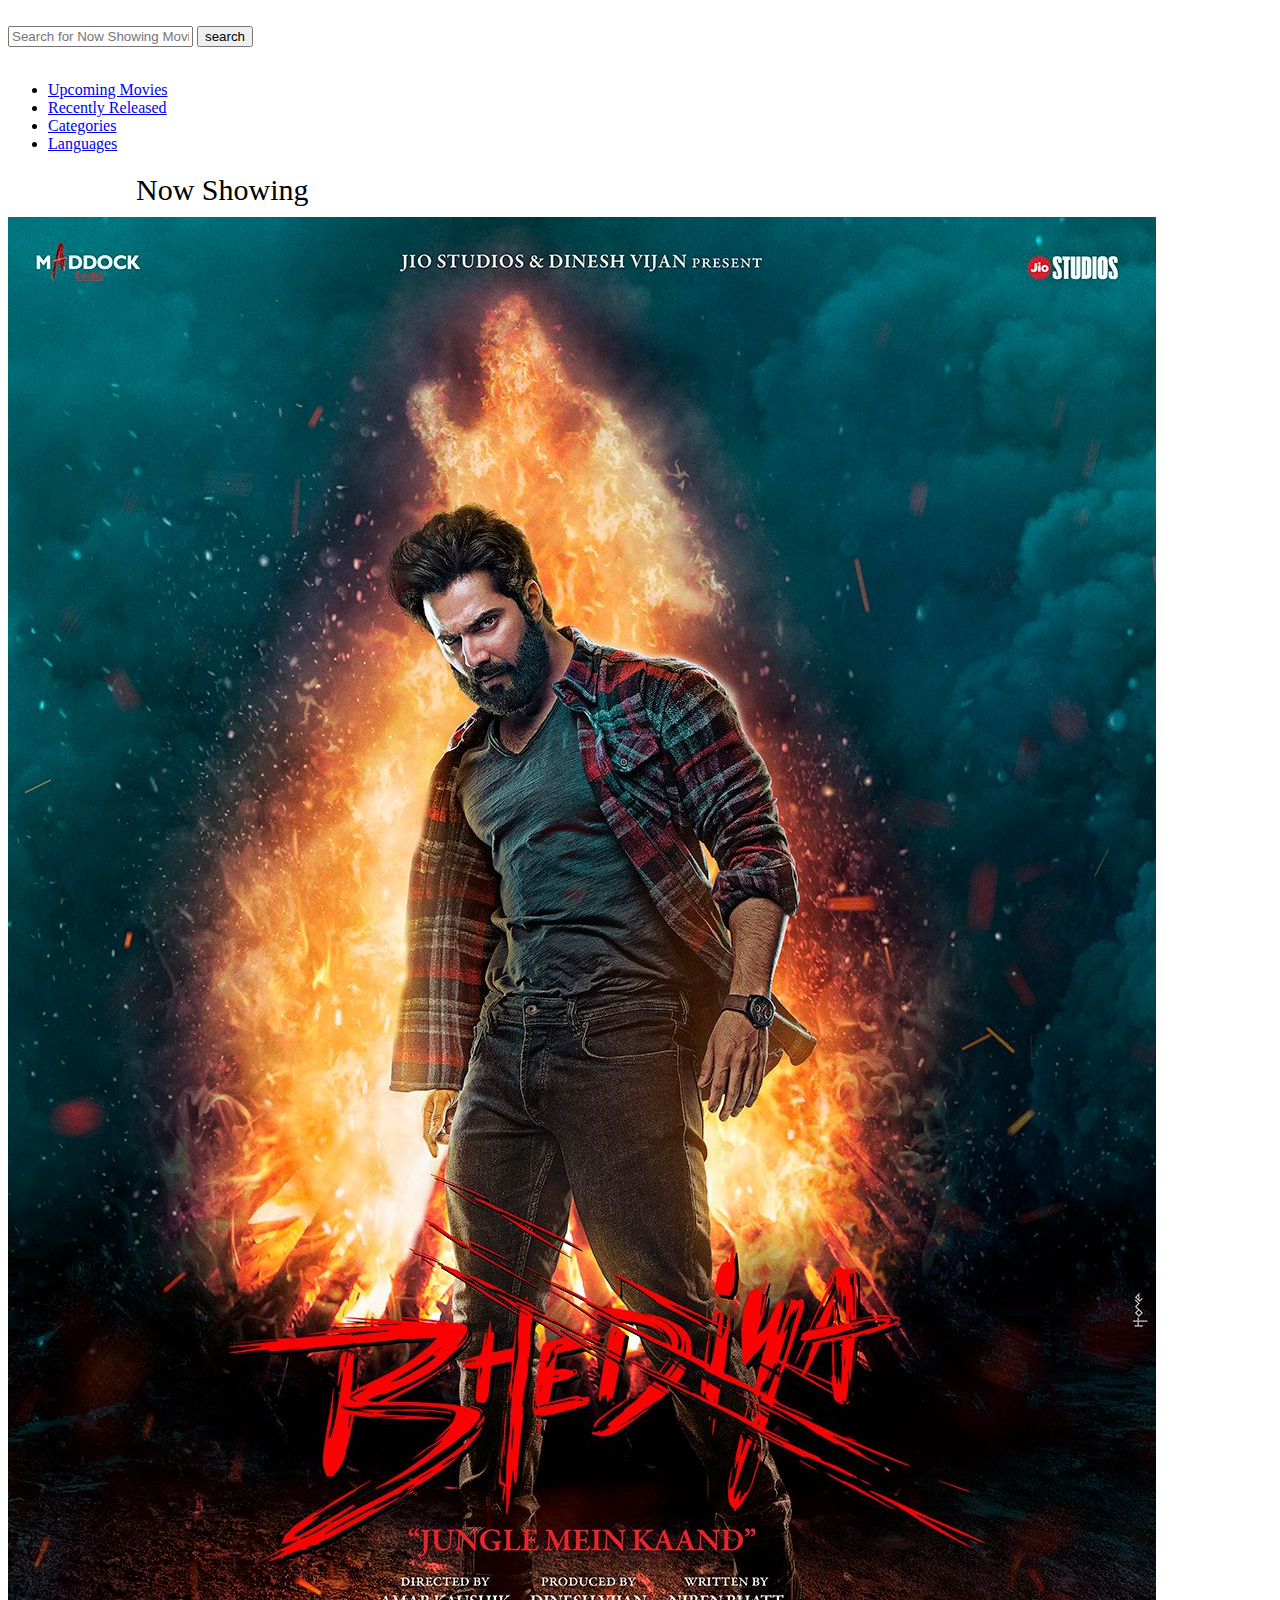
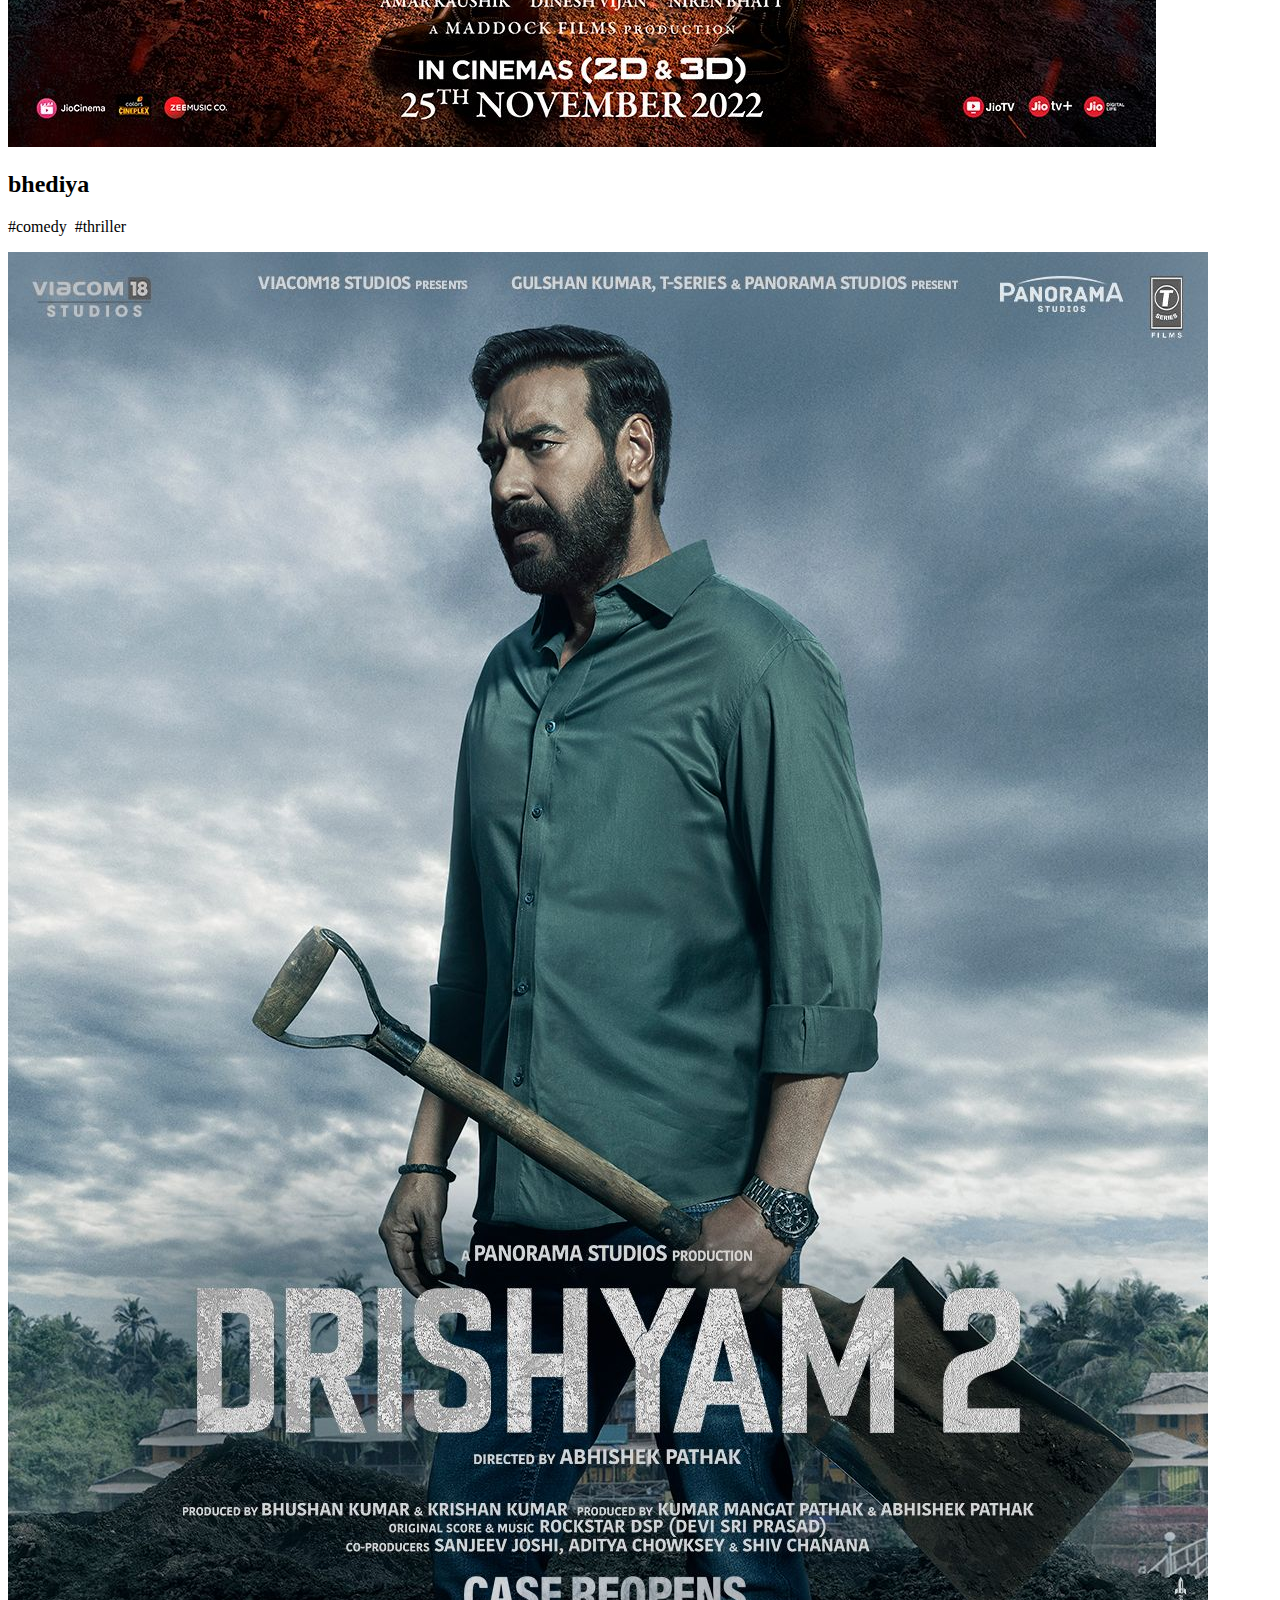
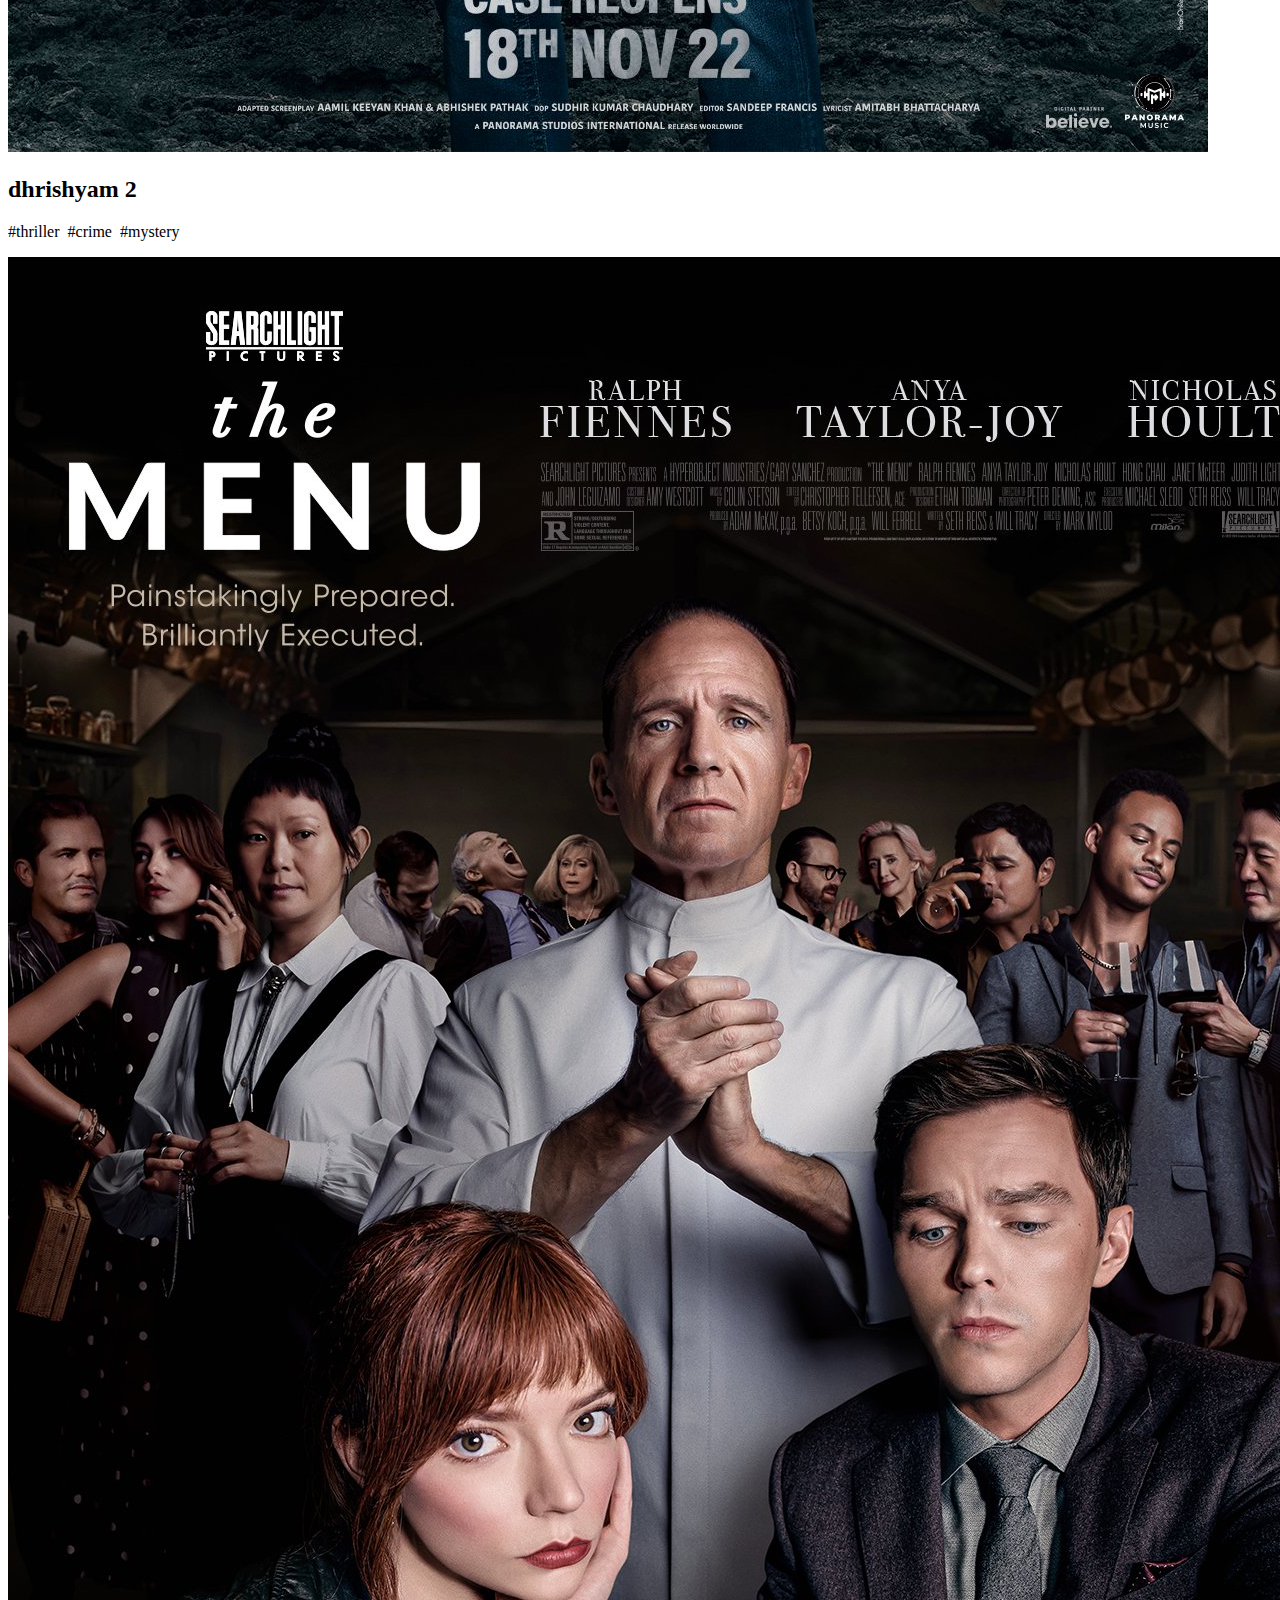
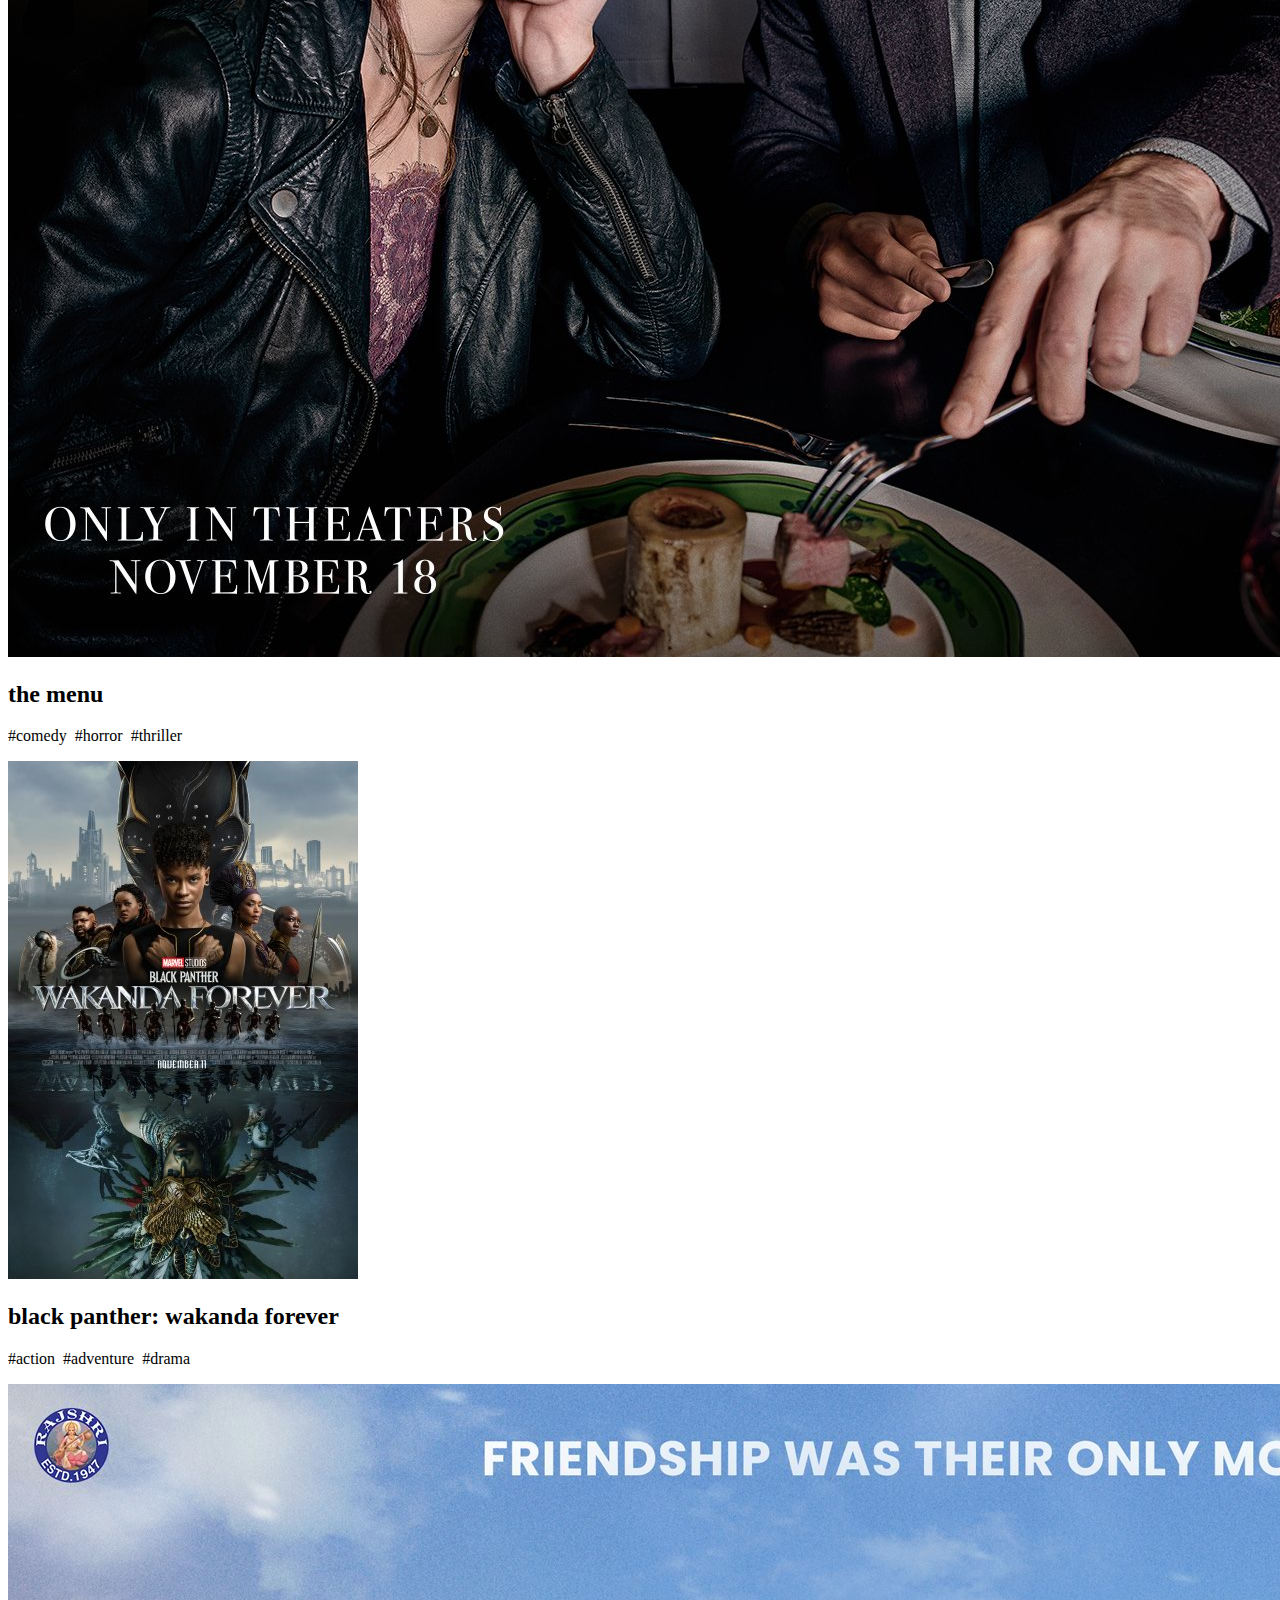
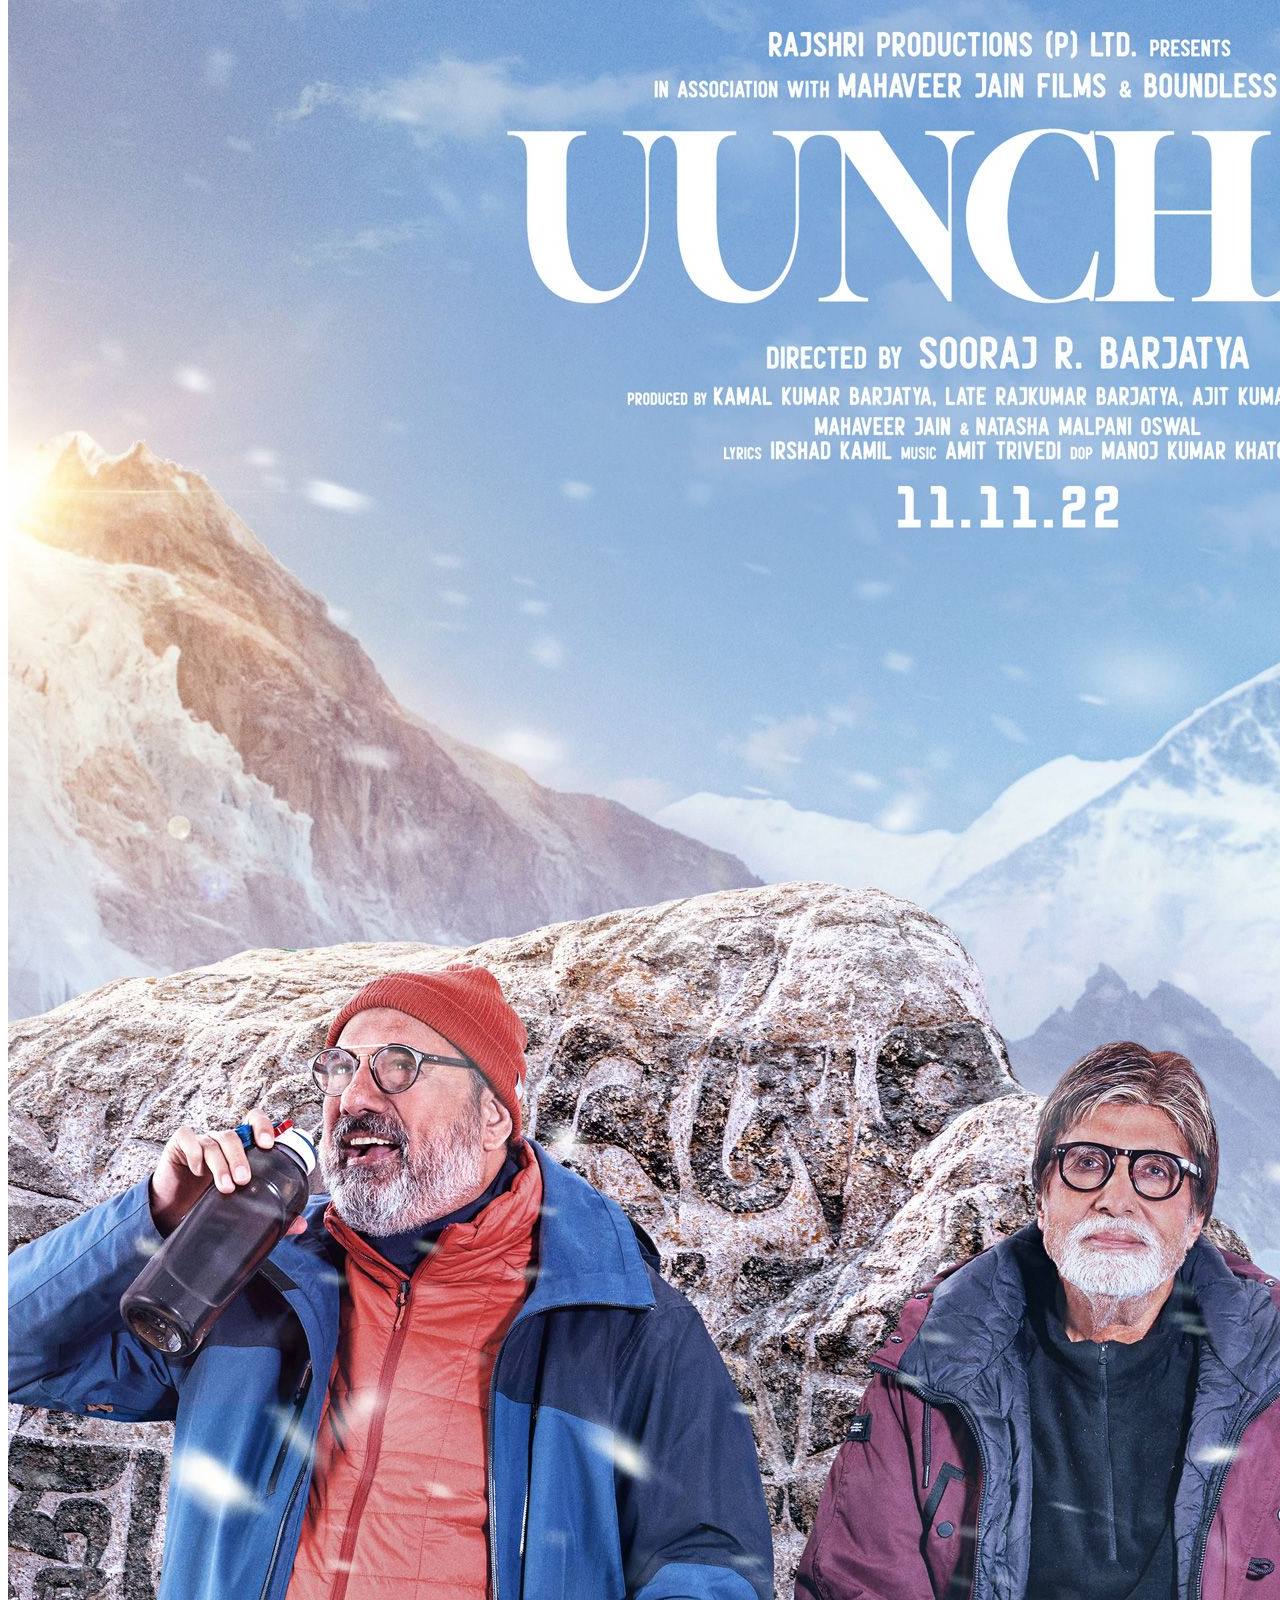
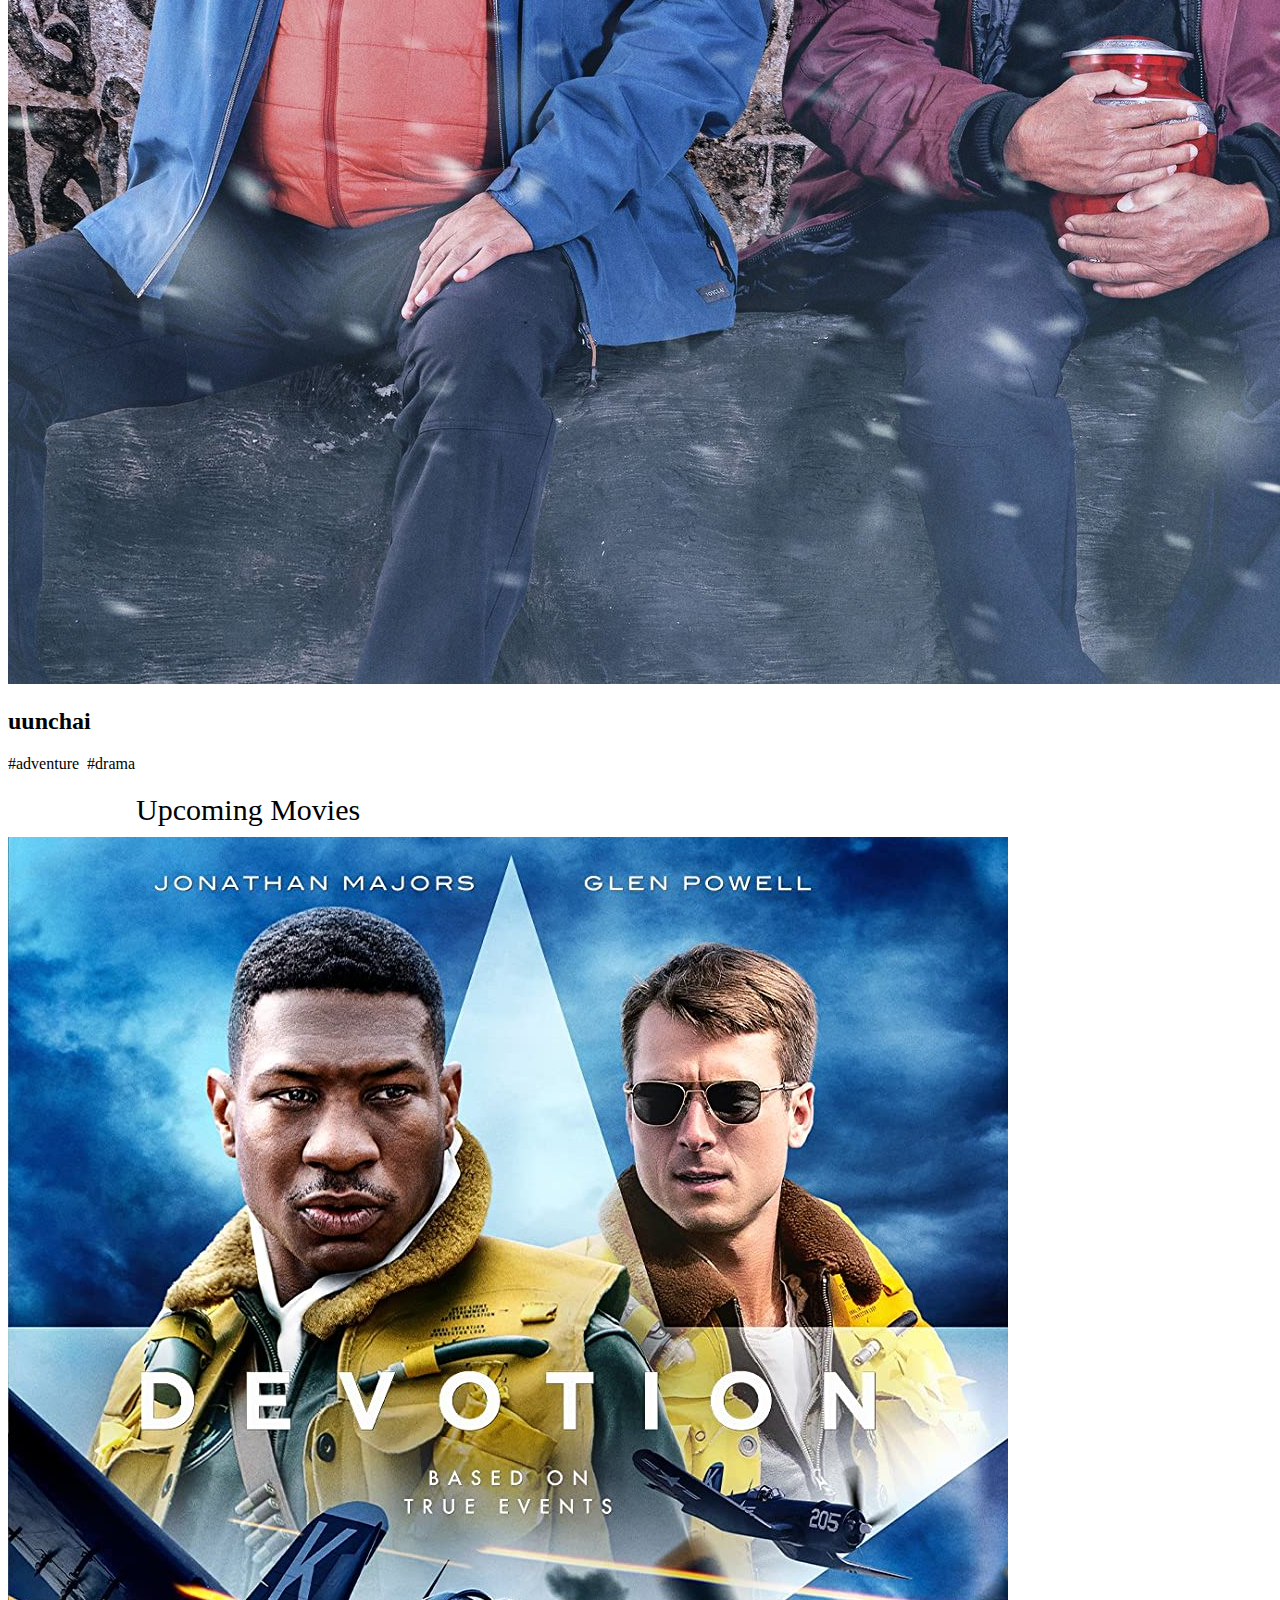
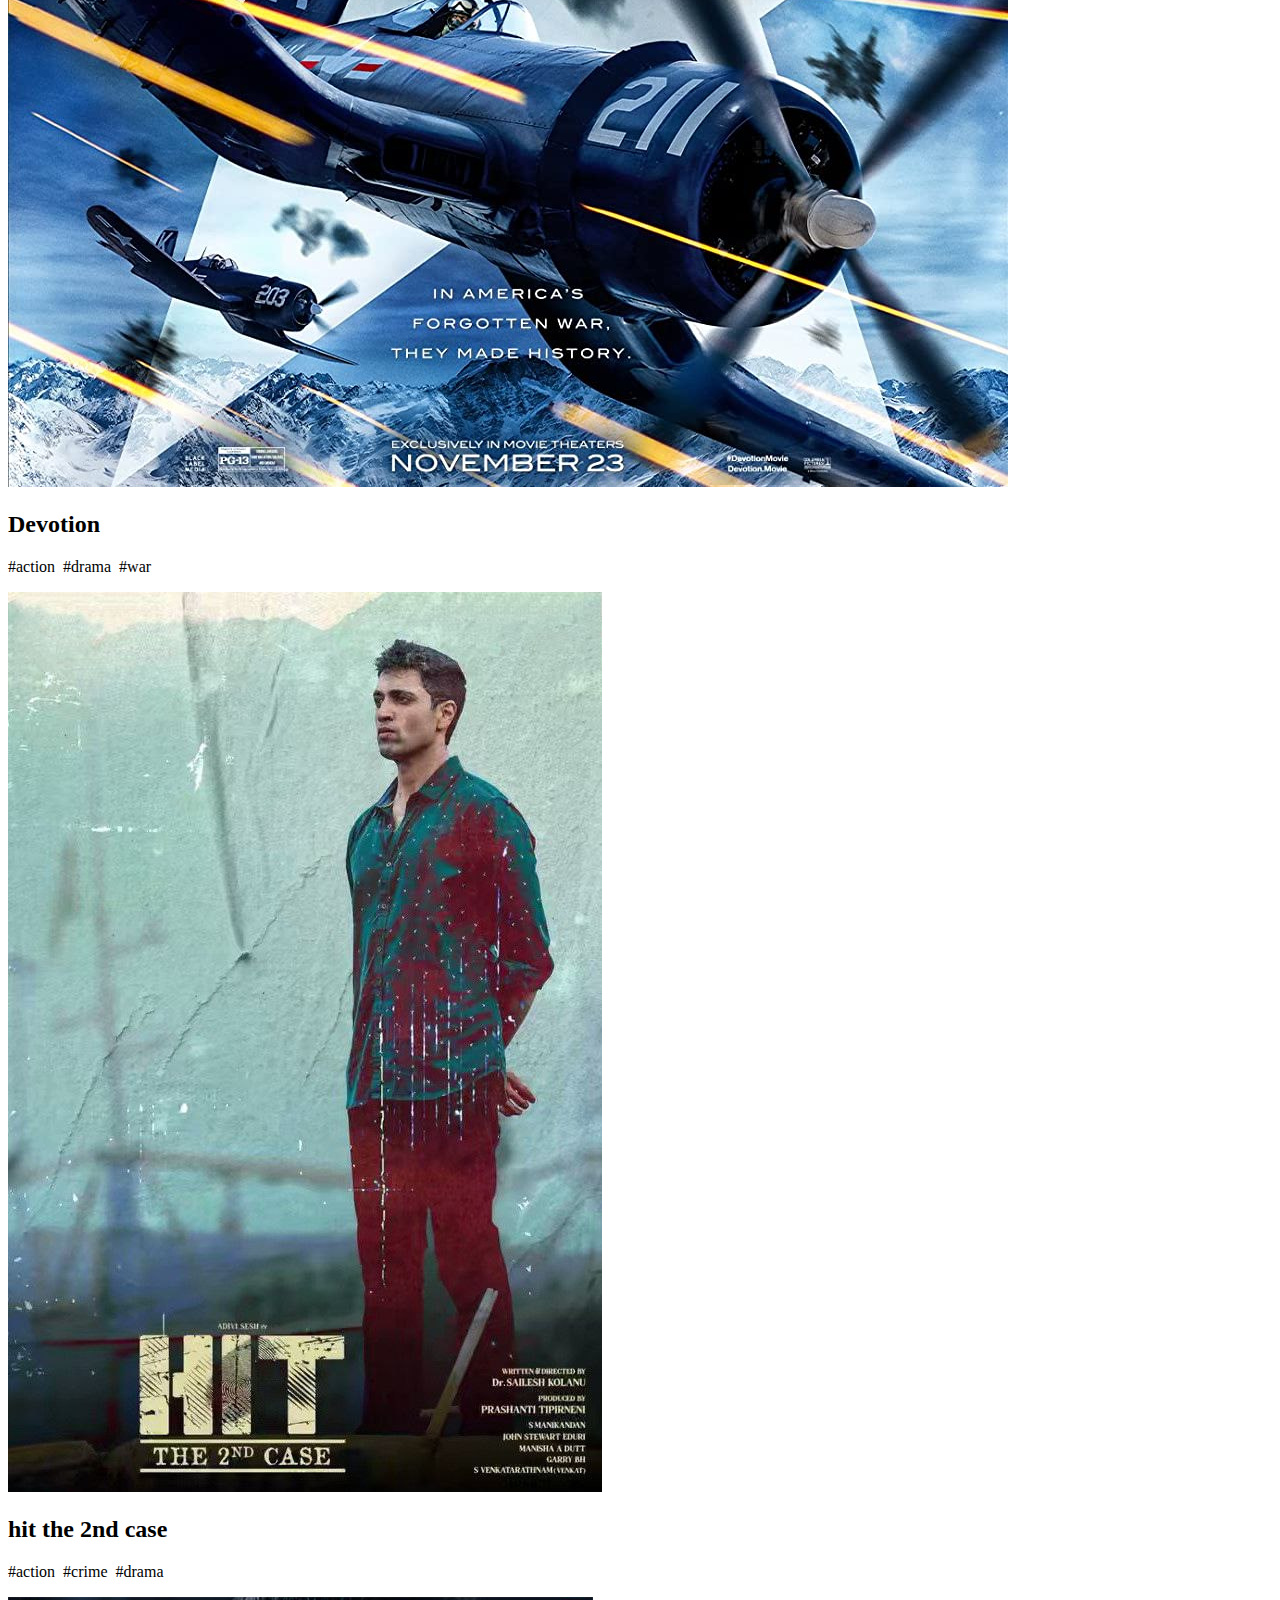
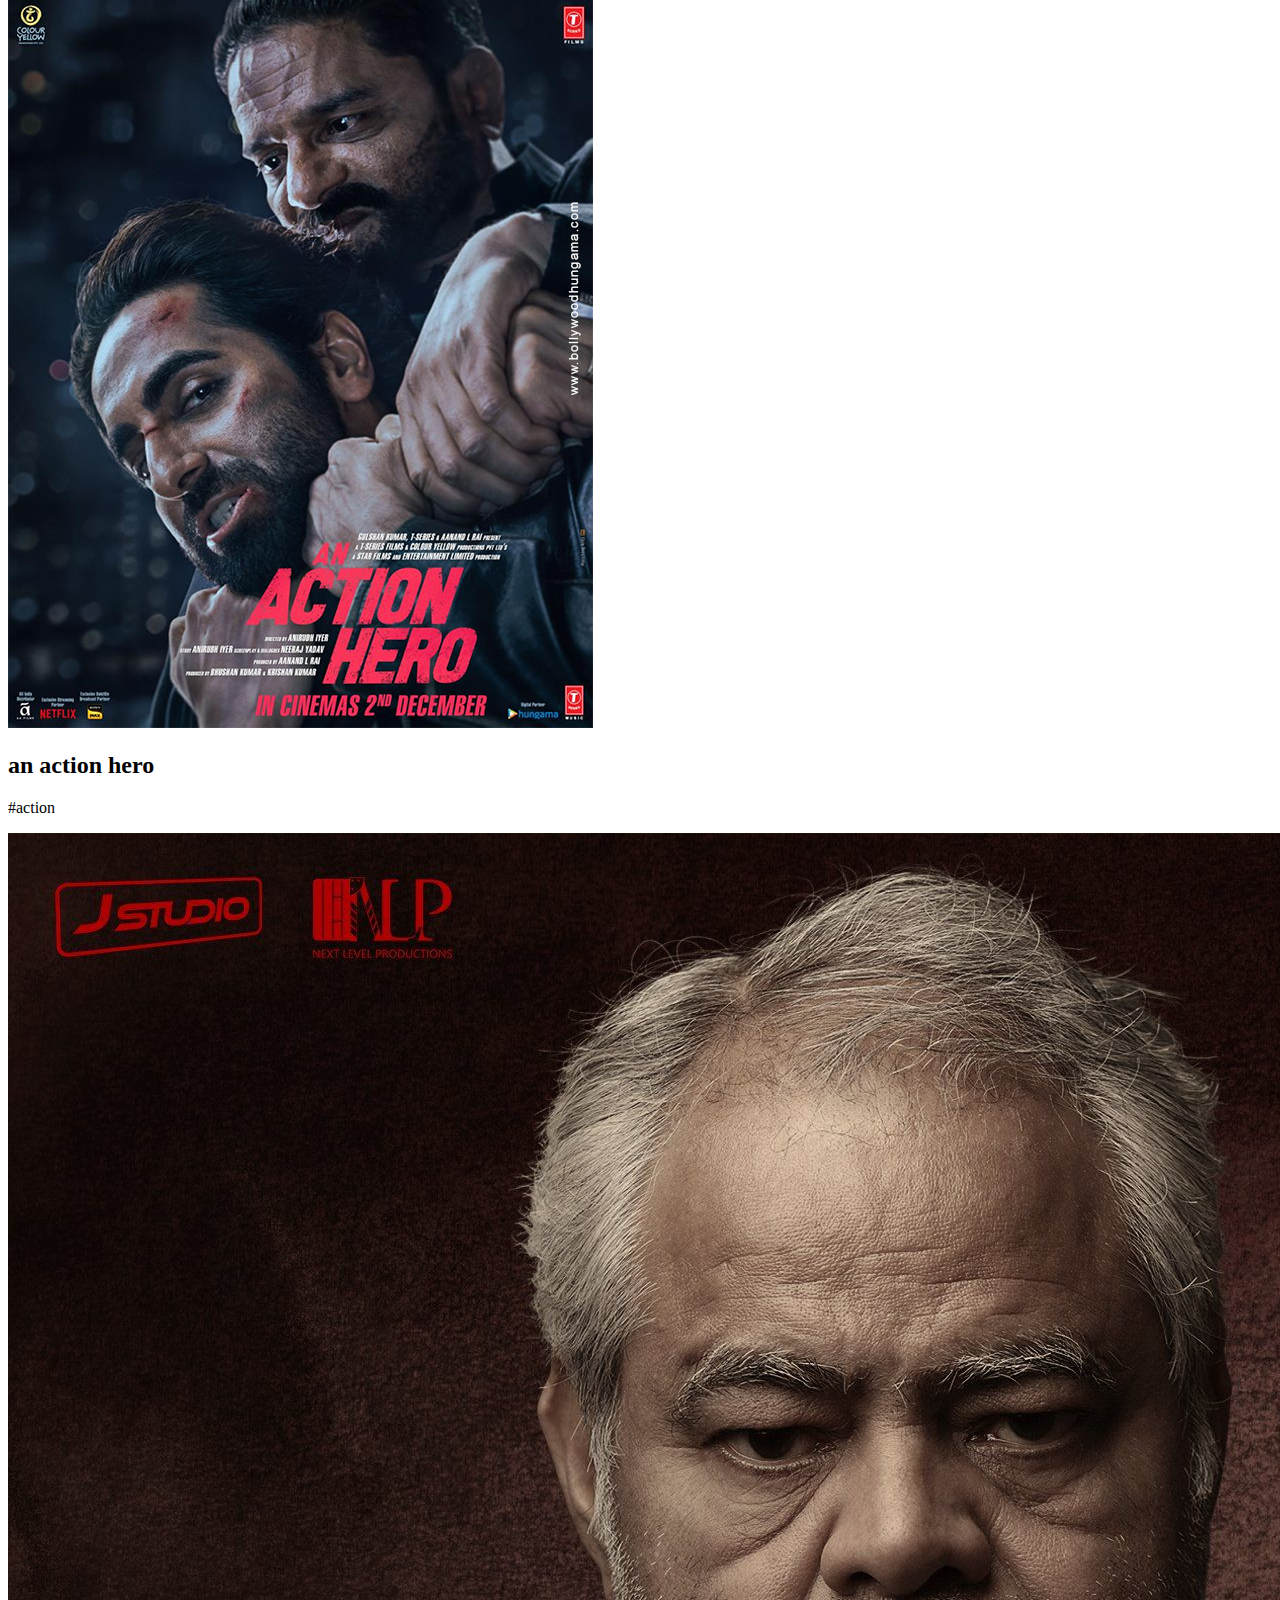
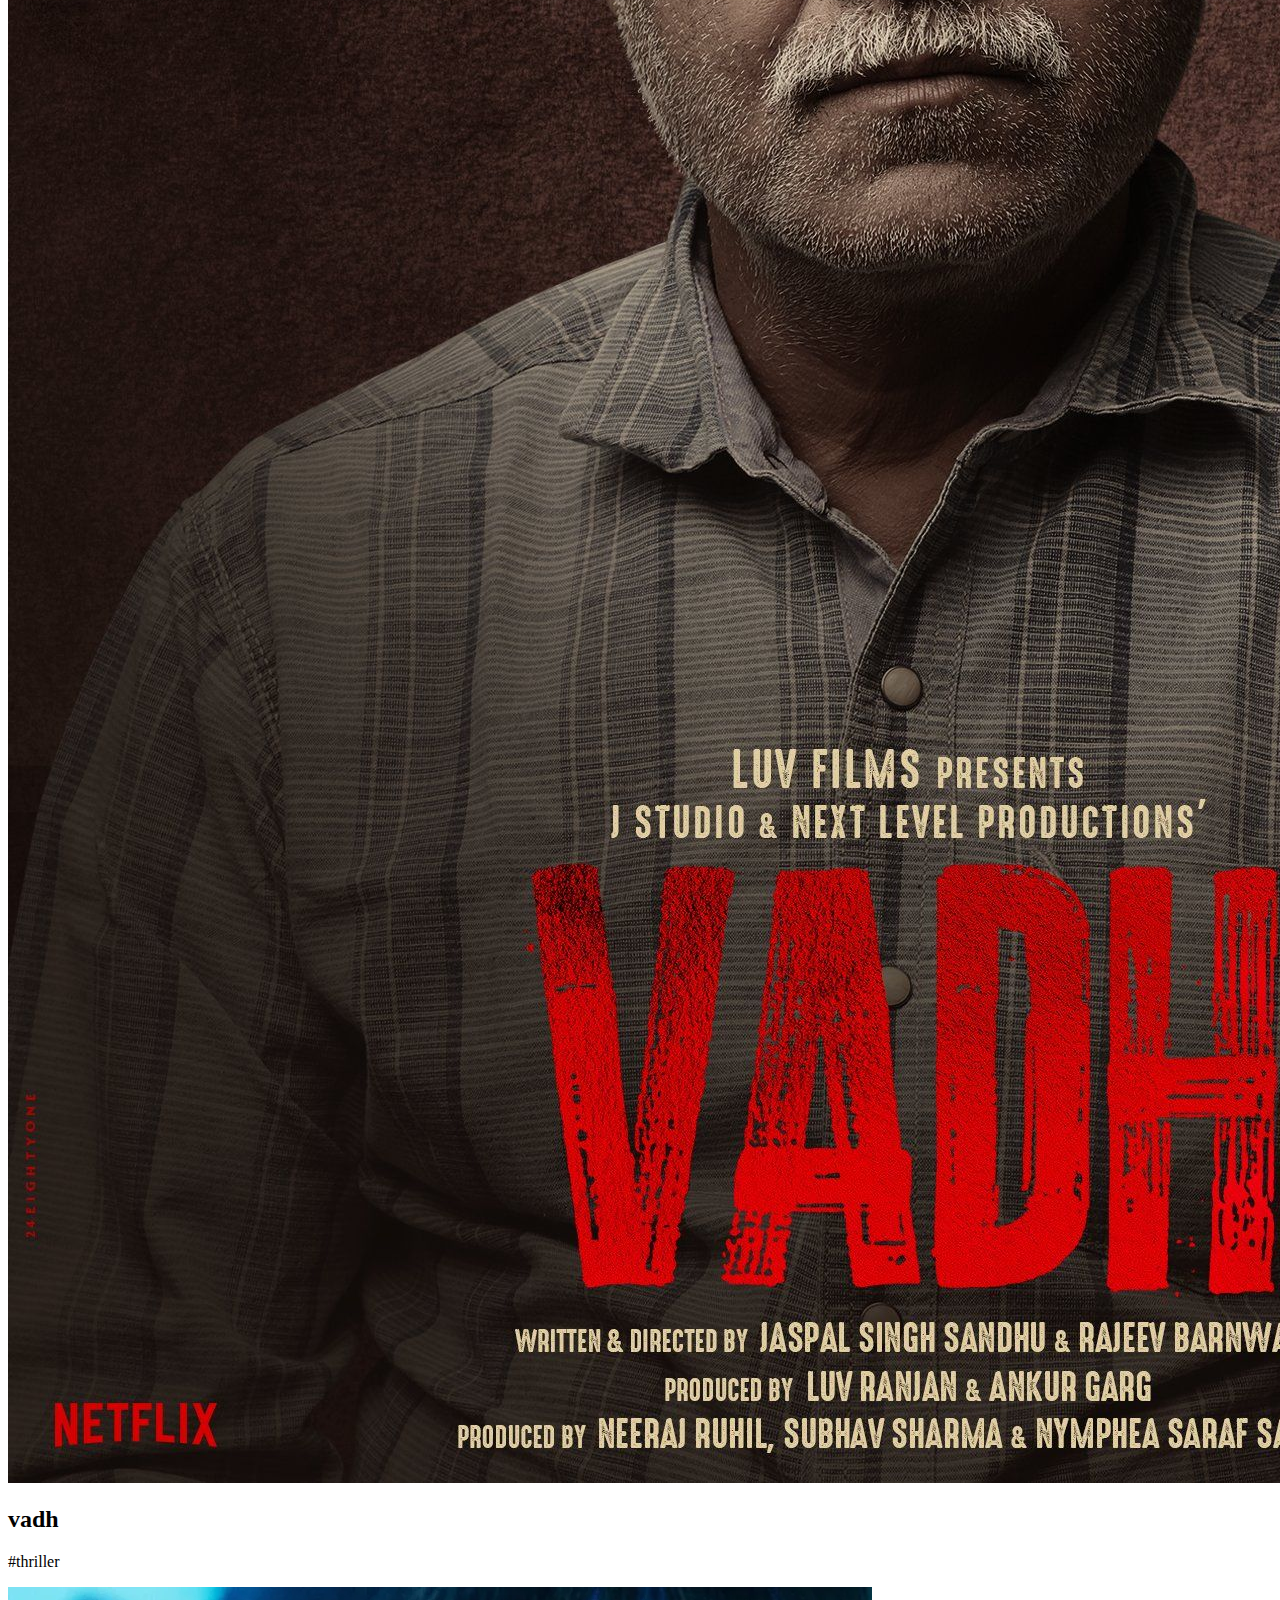
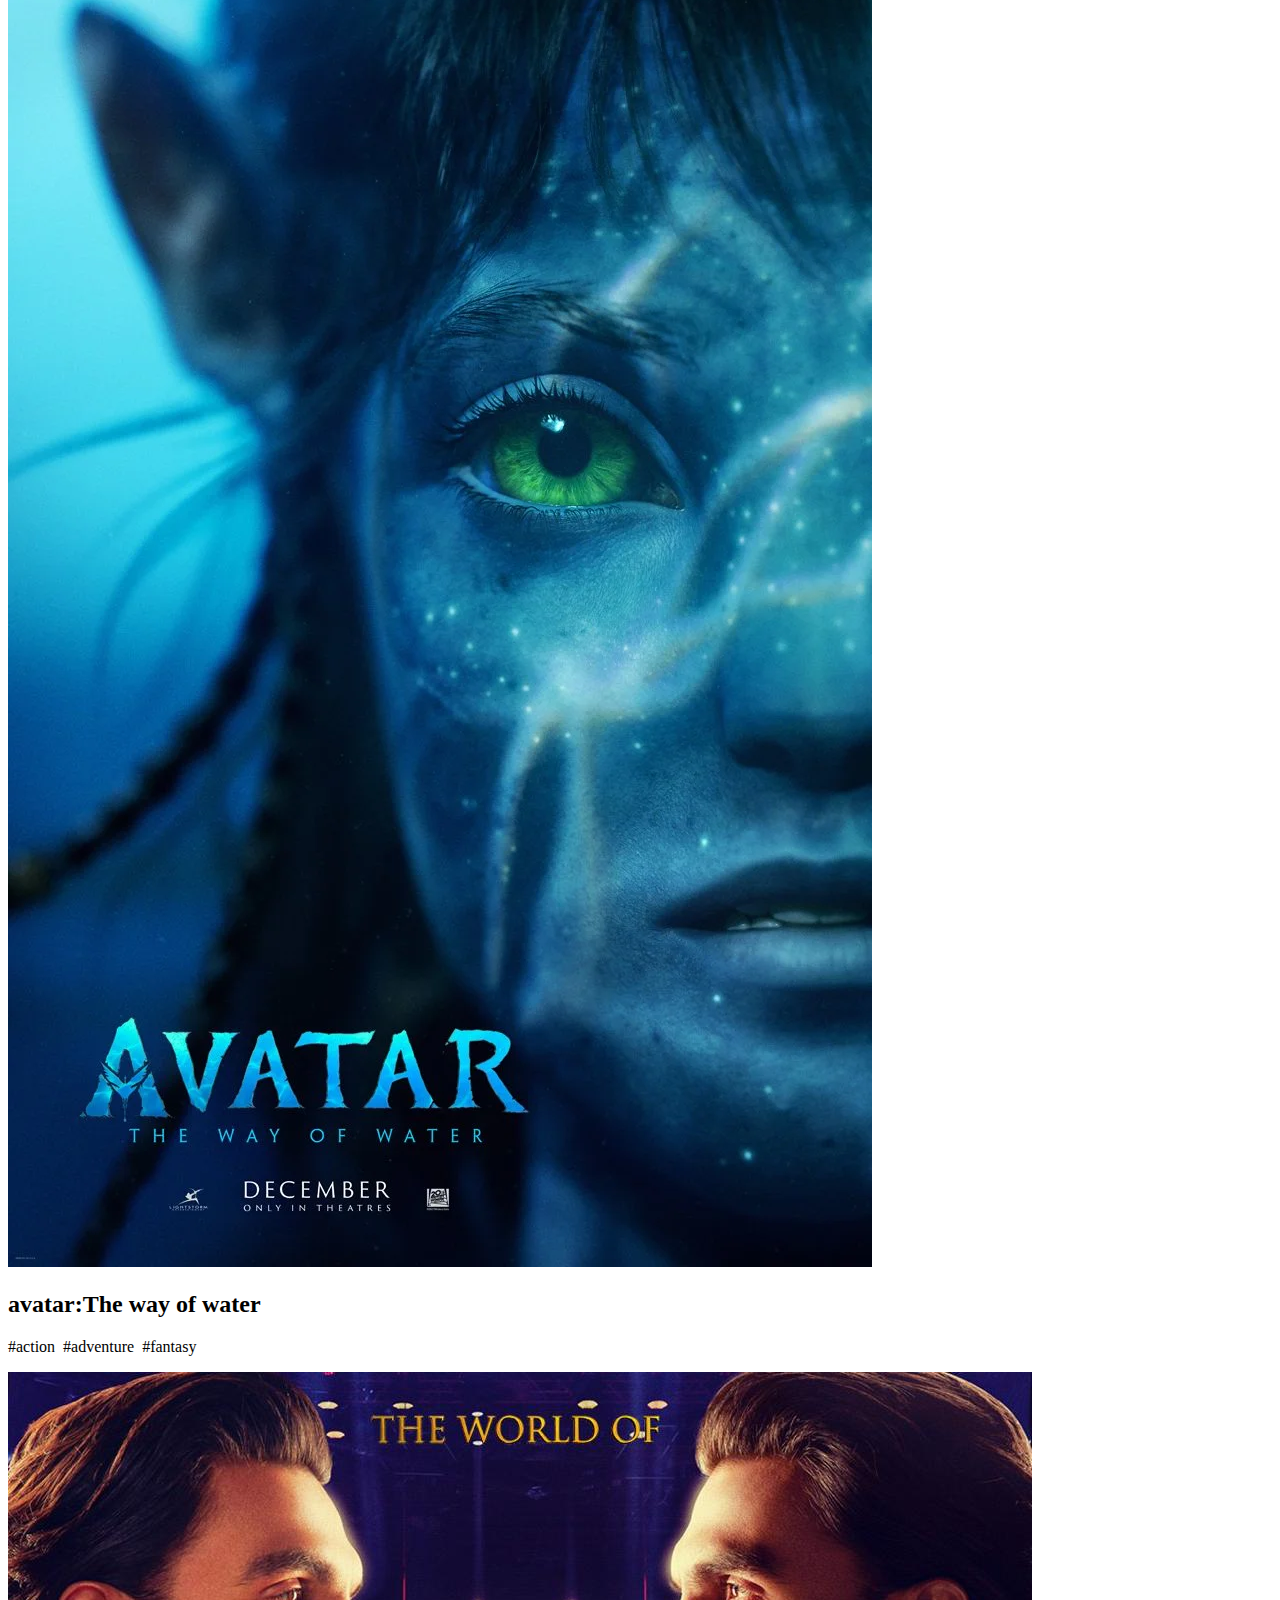
==== commit ae87f02b: "styled info page" ====
--- a/index.html
+++ b/index.html
@@ -15,228 +15,228 @@
     <nav class="navbar"></nav>
     <script src="js/nav.js"></script>
 
-    <section class="movie">
+    <section class="home-movie">
       <h2 class="release-timeline">Now Showing</h2>
-      <div class="movie-container">
-        <div class="movie-card">
-          <div class="movie-image">
+      <div class="home-movie-container">
+        <div class="home-movie-card">
+          <div class="home-movie-image">
             <img
               src="images/bhediya-poster-5.jpg"
-              class="movie-thumb"
-              alt=""
-              onclick="window.location.href = 'movie.html';"
-            />
-          </div>
-          <div class="movie-info">
-            <h2 class="movie-name">bhediya</h2>
-            <p class="movie-tags">#comedy&nbsp;&nbsp;#thriller</p>
-          </div>
-        </div>
-        <div class="movie-card">
-          <div class="movie-image">
+              class="home-movie-thumb"
+              alt=""
+              onclick="window.location.href = 'movie-info.html';"
+            />
+          </div>
+          <div class="home-movie-info">
+            <h2 class="home-movie-name">bhediya</h2>
+            <p class="home-movie-tags">#comedy&nbsp;&nbsp;#thriller</p>
+          </div>
+        </div>
+        <div class="home-movie-card">
+          <div class="home-movie-image">
             <img
               src="images/drishyam-2-poster-5.jpg"
-              class="movie-thumb"
-              alt=""
-            />
-          </div>
-          <div class="movie-info">
-            <h2 class="movie-name">dhrishyam 2</h2>
-            <p class="movie-tags">
+              class="home-movie-thumb"
+              alt=""
+            />
+          </div>
+          <div class="home-movie-info">
+            <h2 class="home-movie-name">dhrishyam 2</h2>
+            <p class="home-movie-tags">
               #thriller&nbsp;&nbsp;#crime&nbsp;&nbsp;#mystery
             </p>
           </div>
         </div>
-        <div class="movie-card">
-          <div class="movie-image">
+        <div class="home-movie-card">
+          <div class="home-movie-image">
             <img
               src="images/the menu.jpg"
-              class="movie-thumb"
-              alt=""
-            />
-          </div>
-          <div class="movie-info">
-            <h2 class="movie-name">the menu</h2>
-            <p class="movie-tags">
+              class="home-movie-thumb"
+              alt=""
+            />
+          </div>
+          <div class="home-movie-info">
+            <h2 class="home-movie-name">the menu</h2>
+            <p class="home-movie-tags">
               #comedy&nbsp;&nbsp;#horror&nbsp;&nbsp;#thriller
             </p>
           </div>
         </div>
-        <div class="movie-card">
-          <div class="movie-image">
+        <div class="home-movie-card">
+          <div class="home-movie-image">
             <img
               src="images/black-panther.jpg"
-              class="movie-thumb"
-              alt=""
-            />
-          </div>
-          <div class="movie-info">
-            <h2 class="movie-name">black panther: wakanda forever</h2>
-            <p class="movie-tags">
+              class="home-movie-thumb"
+              alt=""
+            />
+          </div>
+          <div class="home-movie-info">
+            <h2 class="home-movie-name">black panther: wakanda forever</h2>
+            <p class="home-movie-tags">
               #action&nbsp;&nbsp;#adventure&nbsp;&nbsp;#drama
             </p>
           </div>
         </div>
-        <div class="movie-card">
-          <div class="movie-image">
+        <div class="home-movie-card">
+          <div class="home-movie-image">
             <img
               src="images/uunchai-poster-2.jpg"
-              class="movie-thumb"
-              alt=""
-            />
-          </div>
-          <div class="movie-info">
-            <h2 class="movie-name">uunchai</h2>
-            <p class="movie-tags">#adventure&nbsp;&nbsp;#drama</p>
+              class="home-movie-thumb"
+              alt=""
+            />
+          </div>
+          <div class="home-movie-info">
+            <h2 class="home-movie-name">uunchai</h2>
+            <p class="home-movie-tags">#adventure&nbsp;&nbsp;#drama</p>
           </div>
         </div>
       </div>
     </section>
 
-    <section class="movie">
-      <h2 class="release-timeline">Upcoming Movies</h2>
-      <div class="movie-container">
-        <div class="movie-card">
-          <div class="movie-image">
+    <section class="home-movie">
+      <h2 class="release-timeline">Upcoming movies</h2>
+      <div class="home-movie-container">
+        <div class="home-movie-card">
+          <div class="home-movie-image">
             <img
               src="images/devotion.jpg"
-              class="movie-thumb"
-              alt=""
-              onclick="window.location.href = 'movie.html';"
-            />
-          </div>
-          <div class="movie-info">
-            <h2 class="movie-name">Devotion</h2>
-            <p class="movie-tags">#action&nbsp;&nbsp;#drama&nbsp;&nbsp;#war</p>
-          </div>
-        </div>
-        <div class="movie-card">
-          <div class="movie-image">
+              class="home-movie-thumb"
+              alt=""
+              onclick="window.location.href = 'home-movie.html';"
+            />
+          </div>
+          <div class="home-movie-info">
+            <h2 class="home-movie-name">Devotion</h2>
+            <p class="home-movie-tags">#action&nbsp;&nbsp;#drama&nbsp;&nbsp;#war</p>
+          </div>
+        </div>
+        <div class="home-movie-card">
+          <div class="home-movie-image">
             <img
               src="images/hit.jpg"
-              class="movie-thumb"
-              alt=""
-              onclick="window.location.href = 'movie.html';"
-            />
-          </div>
-          <div class="movie-info">
-            <h2 class="movie-name">hit the 2nd case</h2>
-            <p class="movie-tags">
+              class="home-movie-thumb"
+              alt=""
+              onclick="window.location.href = 'home-movie.html';"
+            />
+          </div>
+          <div class="home-movie-info">
+            <h2 class="home-movie-name">hit the 2nd case</h2>
+            <p class="home-movie-tags">
               #action&nbsp;&nbsp;#crime&nbsp;&nbsp;#drama
             </p>
           </div>
         </div>
-        <div class="movie-card">
-          <div class="movie-image">
+        <div class="home-movie-card">
+          <div class="home-movie-image">
             <img
               src="images/An-Action-Hero.jpeg"
-              class="movie-thumb"
-              alt=""
-            />
-          </div>
-          <div class="movie-info">
-            <h2 class="movie-name">an action hero</h2>
-            <p class="movie-tags">#action</p>
-          </div>
-        </div>
-        <div class="movie-card">
-          <div class="movie-image">
+              class="home-movie-thumb"
+              alt=""
+            />
+          </div>
+          <div class="home-movie-info">
+            <h2 class="home-movie-name">an action hero</h2>
+            <p class="home-movie-tags">#action</p>
+          </div>
+        </div>
+        <div class="home-movie-card">
+          <div class="home-movie-image">
             <img
               src="images/vadh-poster-3.jpg"
-              class="movie-thumb"
-              alt=""
-            />
-          </div>
-          <div class="movie-info">
-            <h2 class="movie-name">vadh</h2>
-            <p class="movie-tags">#thriller</p>
-          </div>
-        </div>
-        <div class="movie-card">
-          <div class="movie-image">
+              class="home-movie-thumb"
+              alt=""
+            />
+          </div>
+          <div class="home-movie-info">
+            <h2 class="home-movie-name">vadh</h2>
+            <p class="home-movie-tags">#thriller</p>
+          </div>
+        </div>
+        <div class="home-movie-card">
+          <div class="home-movie-image">
             <img
               src="images/avatar the way of water.webp"
-              class="movie-thumb"
-              alt=""
-            />
-          </div>
-          <div class="movie-info">
-            <h2 class="movie-name">avatar:The way of water</h2>
-            <p class="movie-tags">
+              class="home-movie-thumb"
+              alt=""
+            />
+          </div>
+          <div class="home-movie-info">
+            <h2 class="home-movie-name">avatar:The way of water</h2>
+            <p class="home-movie-tags">
               #action&nbsp;&nbsp;#adventure&nbsp;&nbsp;#fantasy
             </p>
           </div>
         </div>
-        <div class="movie-card">
-          <div class="movie-image">
+        <div class="home-movie-card">
+          <div class="home-movie-image">
             <img
               src="images/Cirkus-Movie-Poster.jpg"
-              class="movie-thumb"
-              alt=""
-            />
-          </div>
-          <div class="movie-info">
-            <h2 class="movie-name">cirkus</h2>
-            <p class="movie-tags">#comedy&nbsp;&nbsp;#drama</p>
-          </div>
-        </div>
-        <div class="movie-card">
-          <div class="movie-image">
+              class="home-movie-thumb"
+              alt=""
+            />
+          </div>
+          <div class="home-movie-info">
+            <h2 class="home-movie-name">cirkus</h2>
+            <p class="home-movie-tags">#comedy&nbsp;&nbsp;#drama</p>
+          </div>
+        </div>
+        <div class="home-movie-card">
+          <div class="home-movie-image">
             <img
               src="images/ganapath.jpg"
-              class="movie-thumb"
-              alt=""
-              onclick="window.location.href = 'movie.html';"
-            />
-          </div>
-          <div class="movie-info">
-            <h2 class="movie-name">ganapath</h2>
-            <p class="movie-tags">#action&nbsp;&nbsp;#thriller</p>
-          </div>
-        </div>
-        <div class="movie-card">
-          <div class="movie-image">
+              class="home-movie-thumb"
+              alt=""
+              onclick="window.location.href = 'home-movie.html';"
+            />
+          </div>
+          <div class="home-movie-info">
+            <h2 class="home-movie-name">ganapath</h2>
+            <p class="home-movie-tags">#action&nbsp;&nbsp;#thriller</p>
+          </div>
+        </div>
+        <div class="home-movie-card">
+          <div class="home-movie-image">
             <img
               src="images/pathaan.jpg"
-              class="movie-thumb"
-              alt=""
-            />
-          </div>
-          <div class="movie-info">
-            <h2 class="movie-name">pathaan</h2>
-            <p class="movie-tags">
+              class="home-movie-thumb"
+              alt=""
+            />
+          </div>
+          <div class="home-movie-info">
+            <h2 class="home-movie-name">pathaan</h2>
+            <p class="home-movie-tags">
               #action&nbsp;&nbsp;#drama&nbsp;&nbsp;#thriller
             </p>
           </div>
         </div>
-        <div class="movie-card">
-          <div class="movie-image">
+        <div class="home-movie-card">
+          <div class="home-movie-image">
             <img
               src="images/ant-man-and-the-wasp.jpg"
-              class="movie-thumb"
-              alt=""
-              onclick="window.location.href = 'movie.html';"
-            />
-          </div>
-          <div class="movie-info">
-            <h2 class="movie-name">Ant-Man and the Wasp: Quantumania</h2>
-            <p class="movie-tags">
+              class="home-movie-thumb"
+              alt=""
+              onclick="window.location.href = 'home-movie.html';"
+            />
+          </div>
+          <div class="home-movie-info">
+            <h2 class="home-movie-name">Ant-Man and the Wasp: Quantumania</h2>
+            <p class="home-movie-tags">
               #action&nbsp;&nbsp;#adventure&nbsp;&nbsp;#comedy
             </p>
           </div>
         </div>
-        <div class="movie-card">
-          <div class="movie-image">
+        <div class="home-movie-card">
+          <div class="home-movie-image">
             <img
               src="images/john-wick-4.jpg"
-              class="movie-thumb"
-              alt=""
-              onclick="window.location.href = 'movie.html';"
-            />
-          </div>
-          <div class="movie-info">
-            <h2 class="movie-name">John Wick: Chapter 4</h2>
-            <p class="movie-tags">
+              class="home-movie-thumb"
+              alt=""
+              onclick="window.location.href = 'home-movie.html';"
+            />
+          </div>
+          <div class="home-movie-info">
+            <h2 class="home-movie-name">John Wick: Chapter 4</h2>
+            <p class="home-movie-tags">
               #action&nbsp;&nbsp;#crime&nbsp;&nbsp;#thriller
             </p>
           </div>
@@ -283,9 +283,5 @@
       <p class="footer-credit">Copyright 2022 © BookMySeat Entertainment</p>
     </footer>
     <script src="js/footer.js"></script>
-
-    <!--<div class="footer">
-      <img src="images/logo.png" alt="" />
-    </div> -->
   </body>
 </html>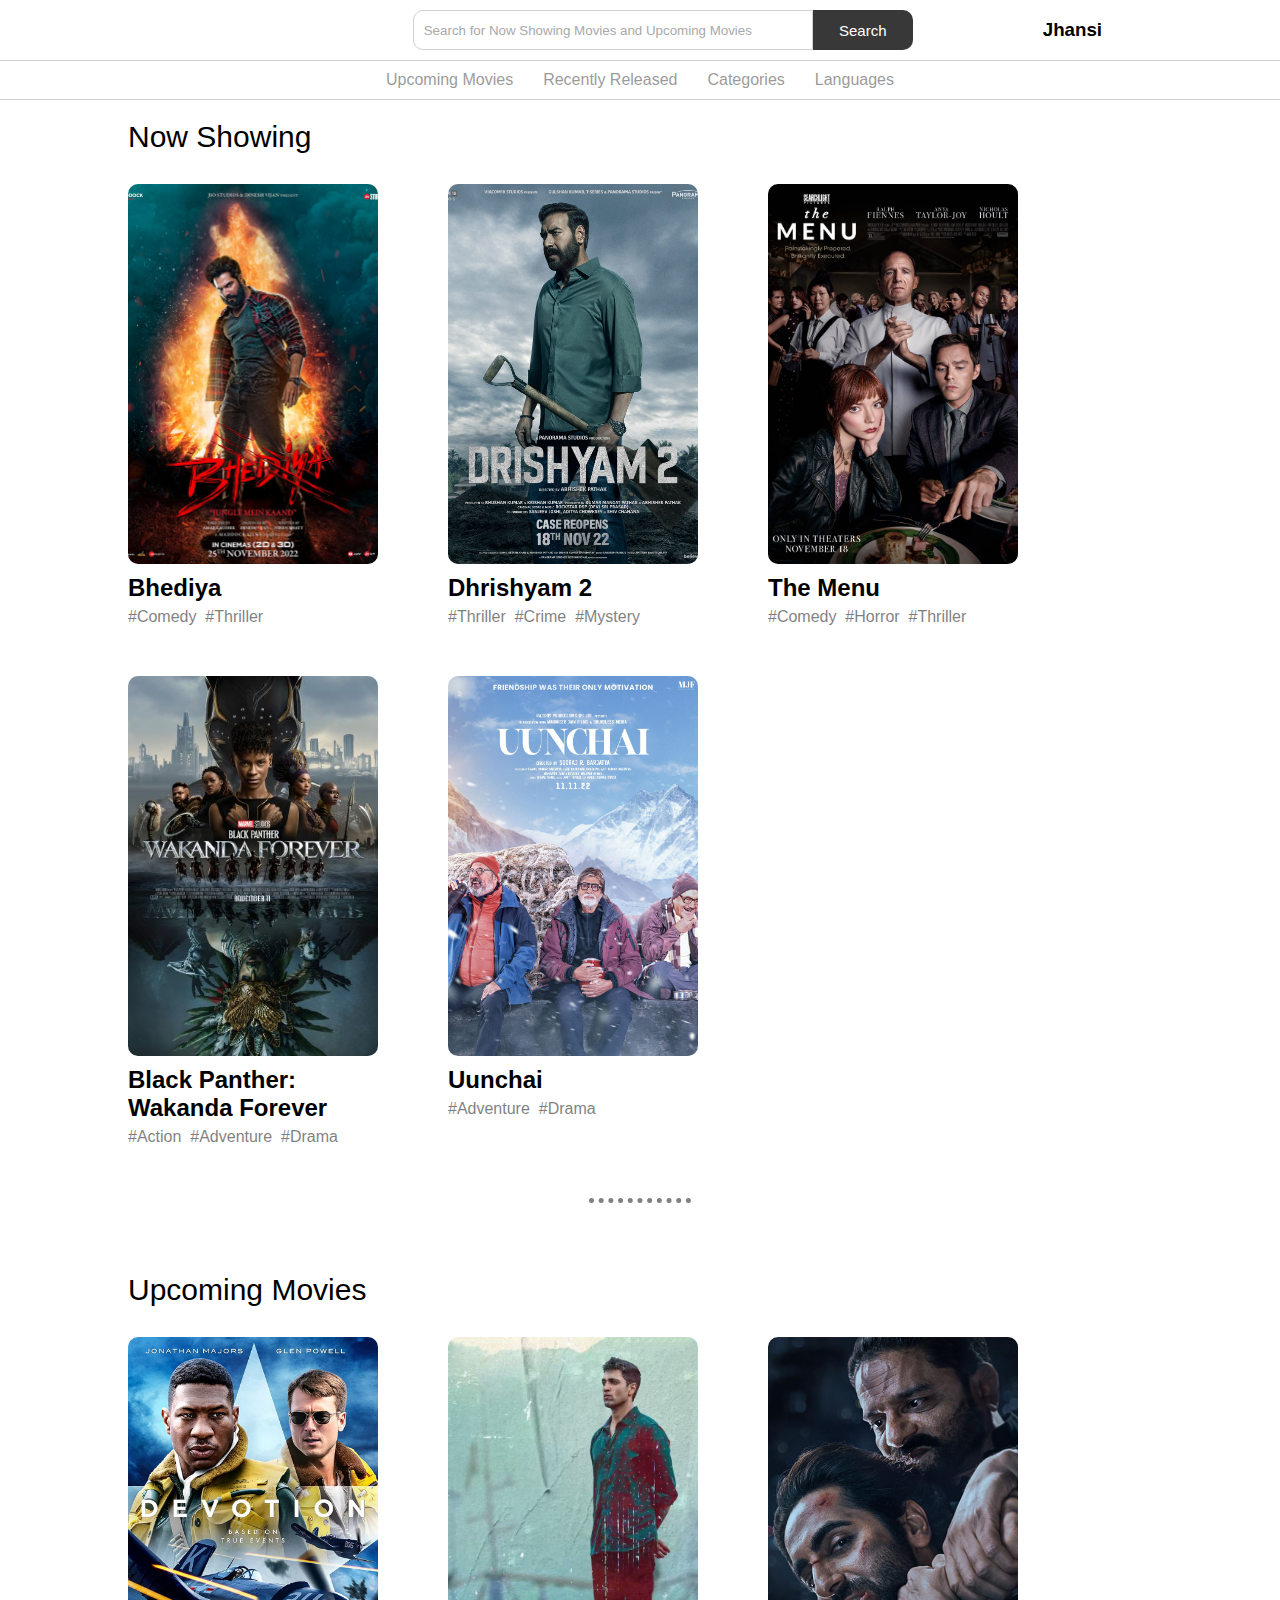
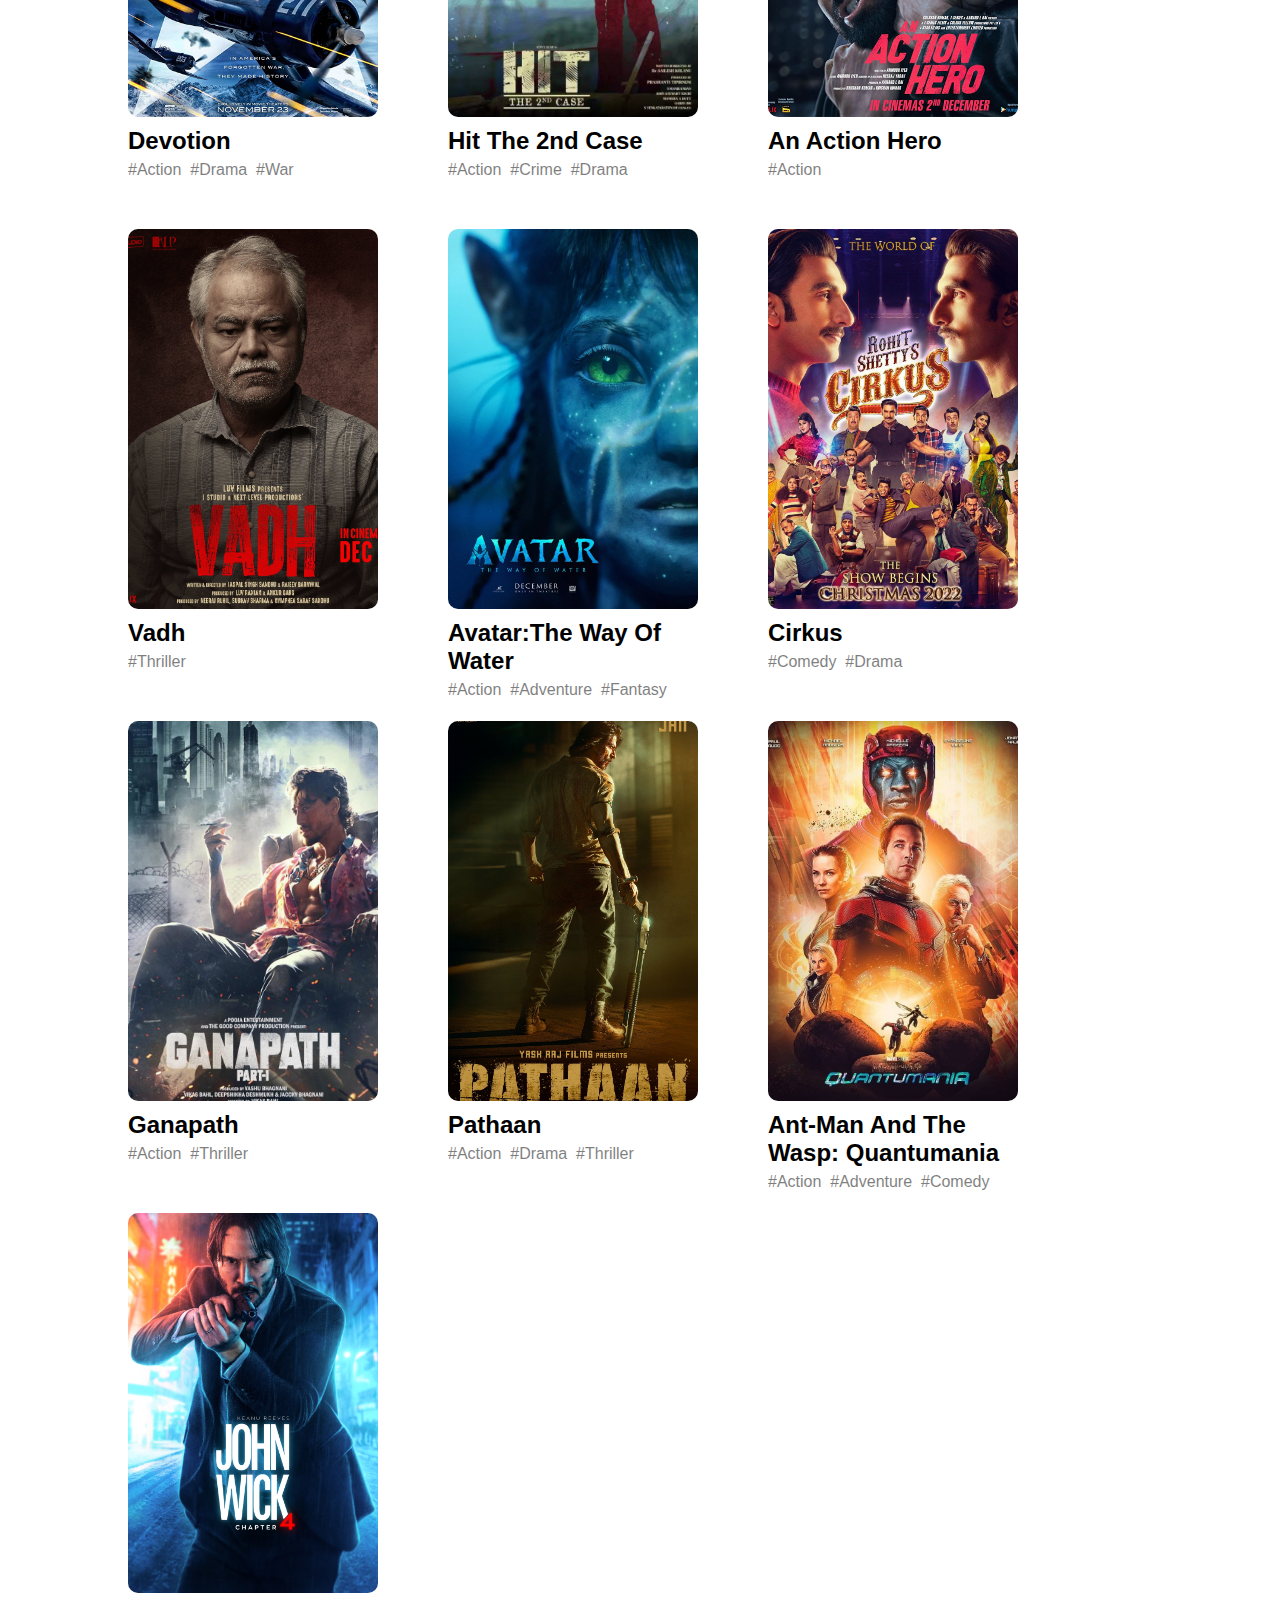
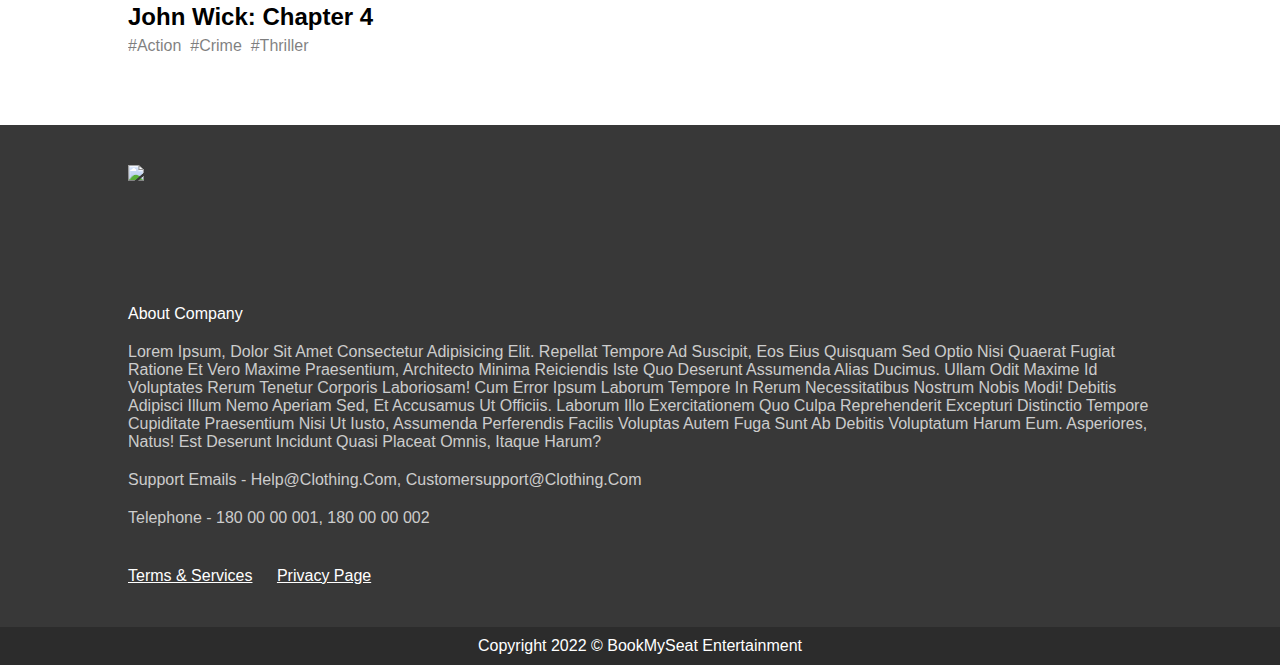
==== commit 02b1d2a1: "Merge pull request #13 from namanxjha/frontend-redesign" ====
--- a/index.html
+++ b/index.html
@@ -92,6 +92,8 @@
         </div>
       </div>
     </section>
+
+    <hr>
 
     <section class="home-movie">
       <h2 class="release-timeline">Upcoming movies</h2>
--- a/css/home.css
+++ b/css/home.css
@@ -1,10 +1,31 @@
 @import "nav.css";
+@import "movie-info.css";
 @import "footer.css";
 
-.movie {
+* {
+  margin: 0;
+  padding: 0;
+  box-sizing: border-box;
+  font-family: "roboto", sans-serif;
+}
+
+.dark {
+  background-color: #242628;
+  color: #fff;
+}
+
+hr {
+  border-style: none;
+  border-top-style: dotted;
+  width: 8%;
+  border-color: grey;
+  border-width: 5px;
+  margin: 50px auto;
+}
+
+.home-movie {
   position: relative;
   overflow: hidden;
-  padding: 0;
 }
 
 .release-timeline {
@@ -16,7 +37,7 @@
   text-transform: capitalize;
 }
 
-.movie-container {
+.home-movie-container {
   padding: 0 4vw 0 10vw;
   margin: auto;
   width: 100%;
@@ -24,50 +45,39 @@
   flex-wrap: wrap;
 }
 
-.movie-container::-webkit-scrollbar {
+.home-movie-container::-webkit-scrollbar {
   display: none;
 }
 
-.movie-card:hover img {
-  transform: scale(1.1);
+.home-movie-image:hover img {
+  transform: scale(1.2);
 }
 
-.movie-card {
+.home-movie-card {
   flex: 0 0 auto;
   margin: 20px 70px 0px 0;
   width: 100%;
   overflow: hidden;
-
   width: 250px;
   height: 472px;
 }
 
-.movie-card img {
+.home-movie-card img {
   transition: transform 0.5s ease;
 }
 
-.movie-image {
+.home-movie-image {
   position: relative;
   width: 100%;
   height: 380px;
   overflow: hidden;
+  border-radius: 10px;
 }
 
-.movie-thumb {
+.home-movie-thumb {
   width: 100%;
   height: 380px;
   object-fit: cover;
-}
-
-.discount-tag {
-  position: absolute;
-  background: #fff;
-  padding: 5px;
-  border-radius: 5px;
-  color: #ff7d7d;
-  right: 10px;
-  top: 10px;
-  text-transform: capitalize;
 }
 
 .card-btn {
@@ -87,7 +97,7 @@
   opacity: 0;
 }
 
-.movie-card:hover .card-btn {
+.home-movie-card:hover .card-btn {
   opacity: 1;
 }
 
@@ -95,21 +105,22 @@
   background: #efefef;
 }
 
-.movie-info {
+.home-movie-info {
   width: 100%;
   height: auto;
   padding-top: 10px;
 }
 
-.movie-name {
+.home-movie-name {
   text-transform: capitalize;
 }
 
-.movie-tags {
+.home-movie-tags {
   width: 100%;
   height: 20px;
   line-height: 20px;
   overflow: hidden;
   opacity: 0.5;
+  text-transform: capitalize;
   margin: 5px 0;
 }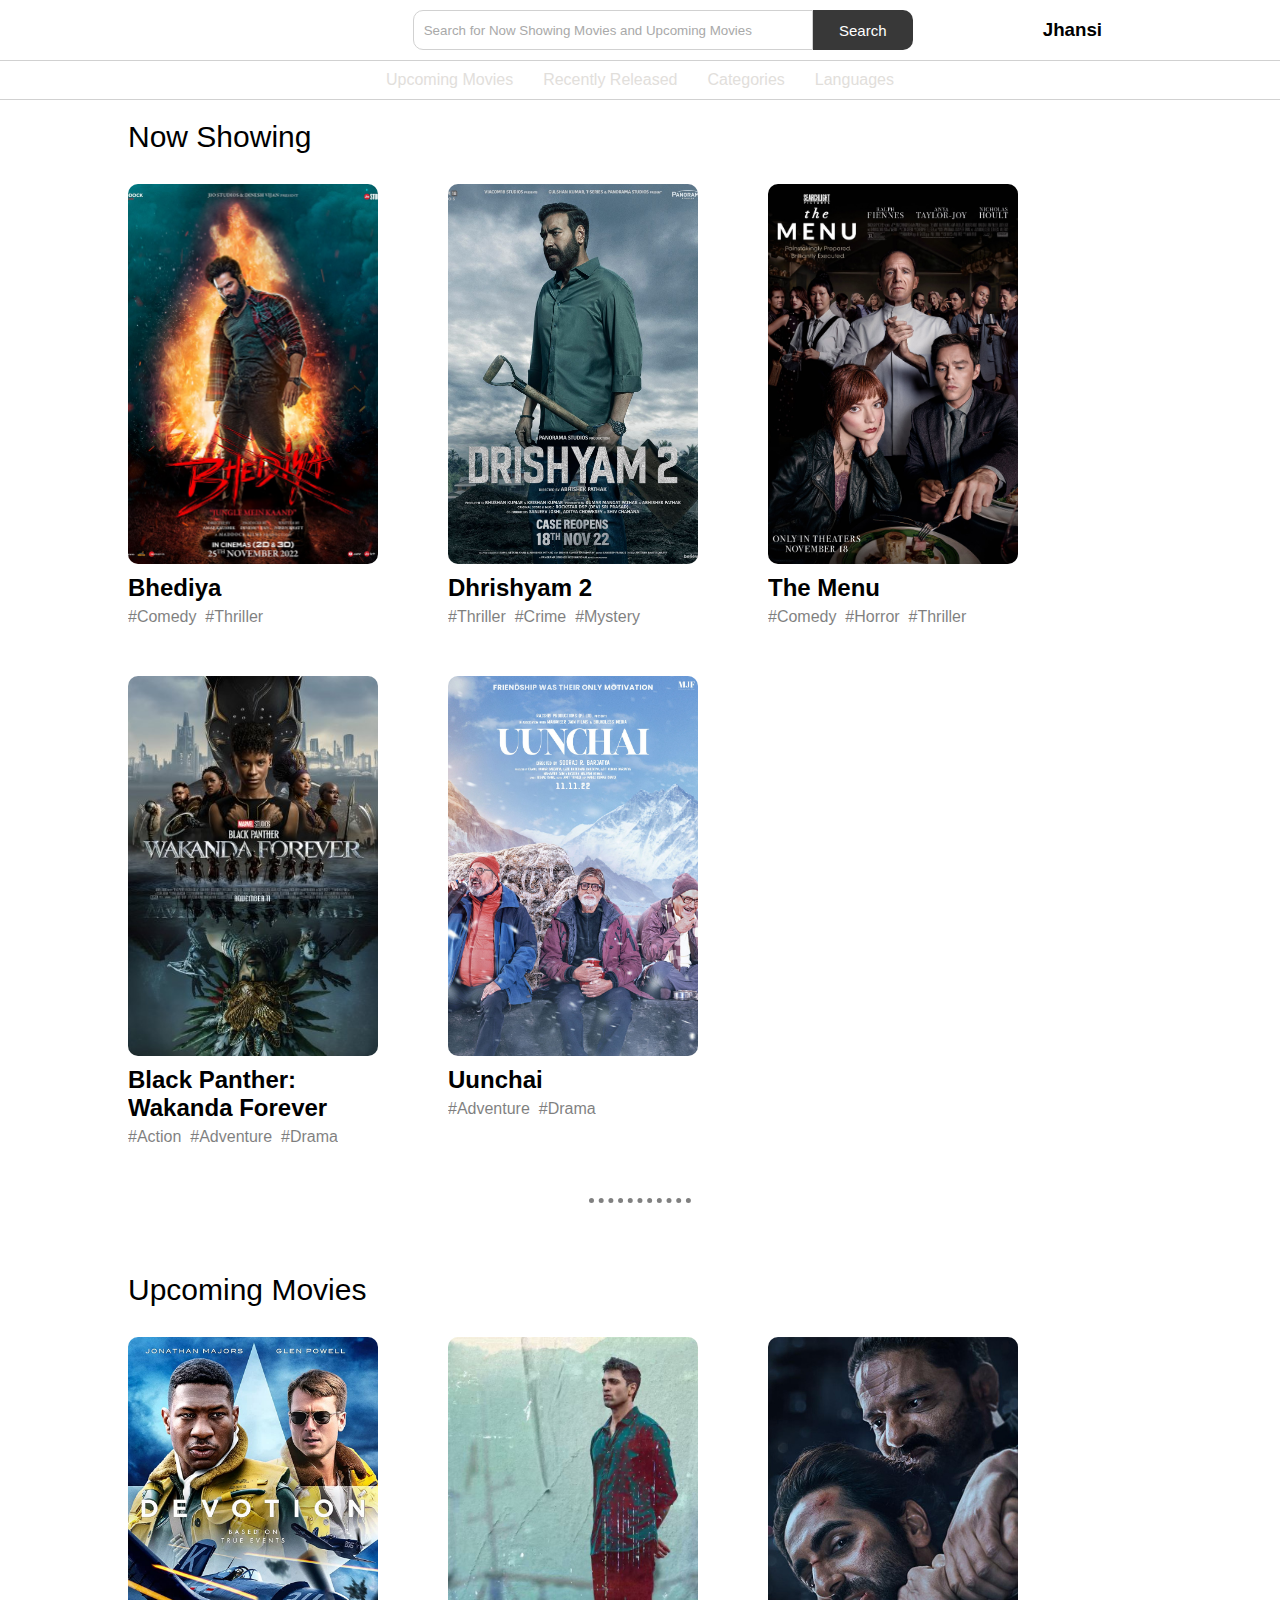
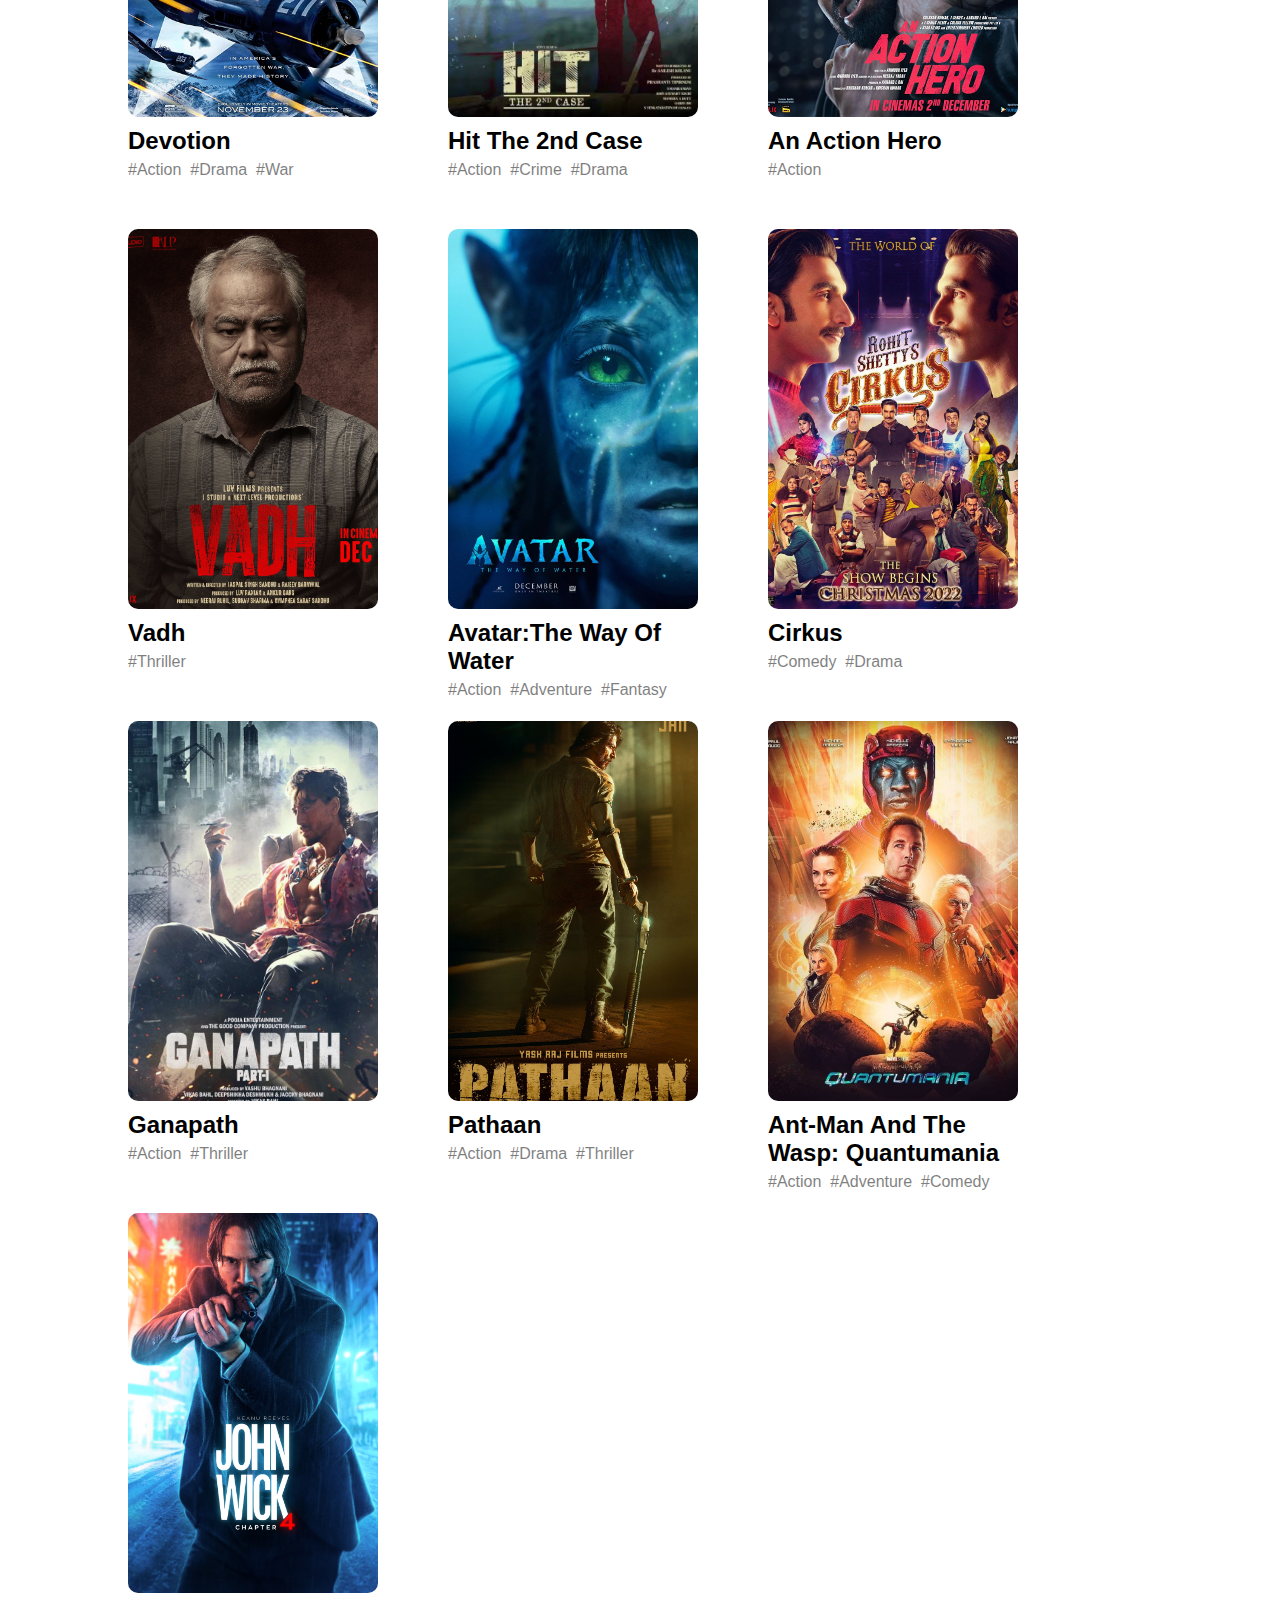
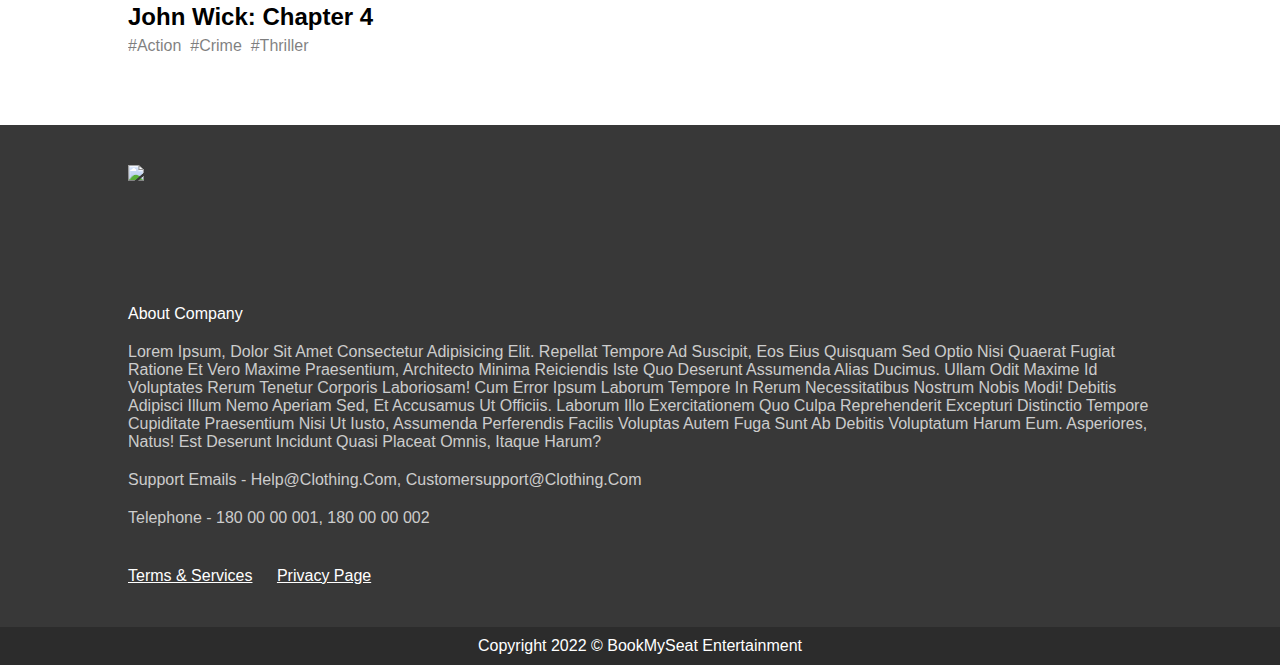
==== commit 537f9069: "Merge pull request #15 from namanxjha/frontend-redesign" ====
--- a/index.html
+++ b/index.html
@@ -11,7 +11,7 @@
       crossorigin="anonymous"
     ></script>
   </head>
-  <body>
+  <body class="dark">
     <nav class="navbar"></nav>
     <script src="js/nav.js"></script>
 
--- a/css/home.css
+++ b/css/home.css
@@ -5,13 +5,16 @@
 * {
   margin: 0;
   padding: 0;
+  /* transition: all 500ms ease; */
   box-sizing: border-box;
+  transition: all .2s linear 0s;
   font-family: "roboto", sans-serif;
 }
 
-.dark {
+.dark-mode {
   background-color: #242628;
   color: #fff;
+  /* transition: ease 500ms; */
 }
 
 hr {
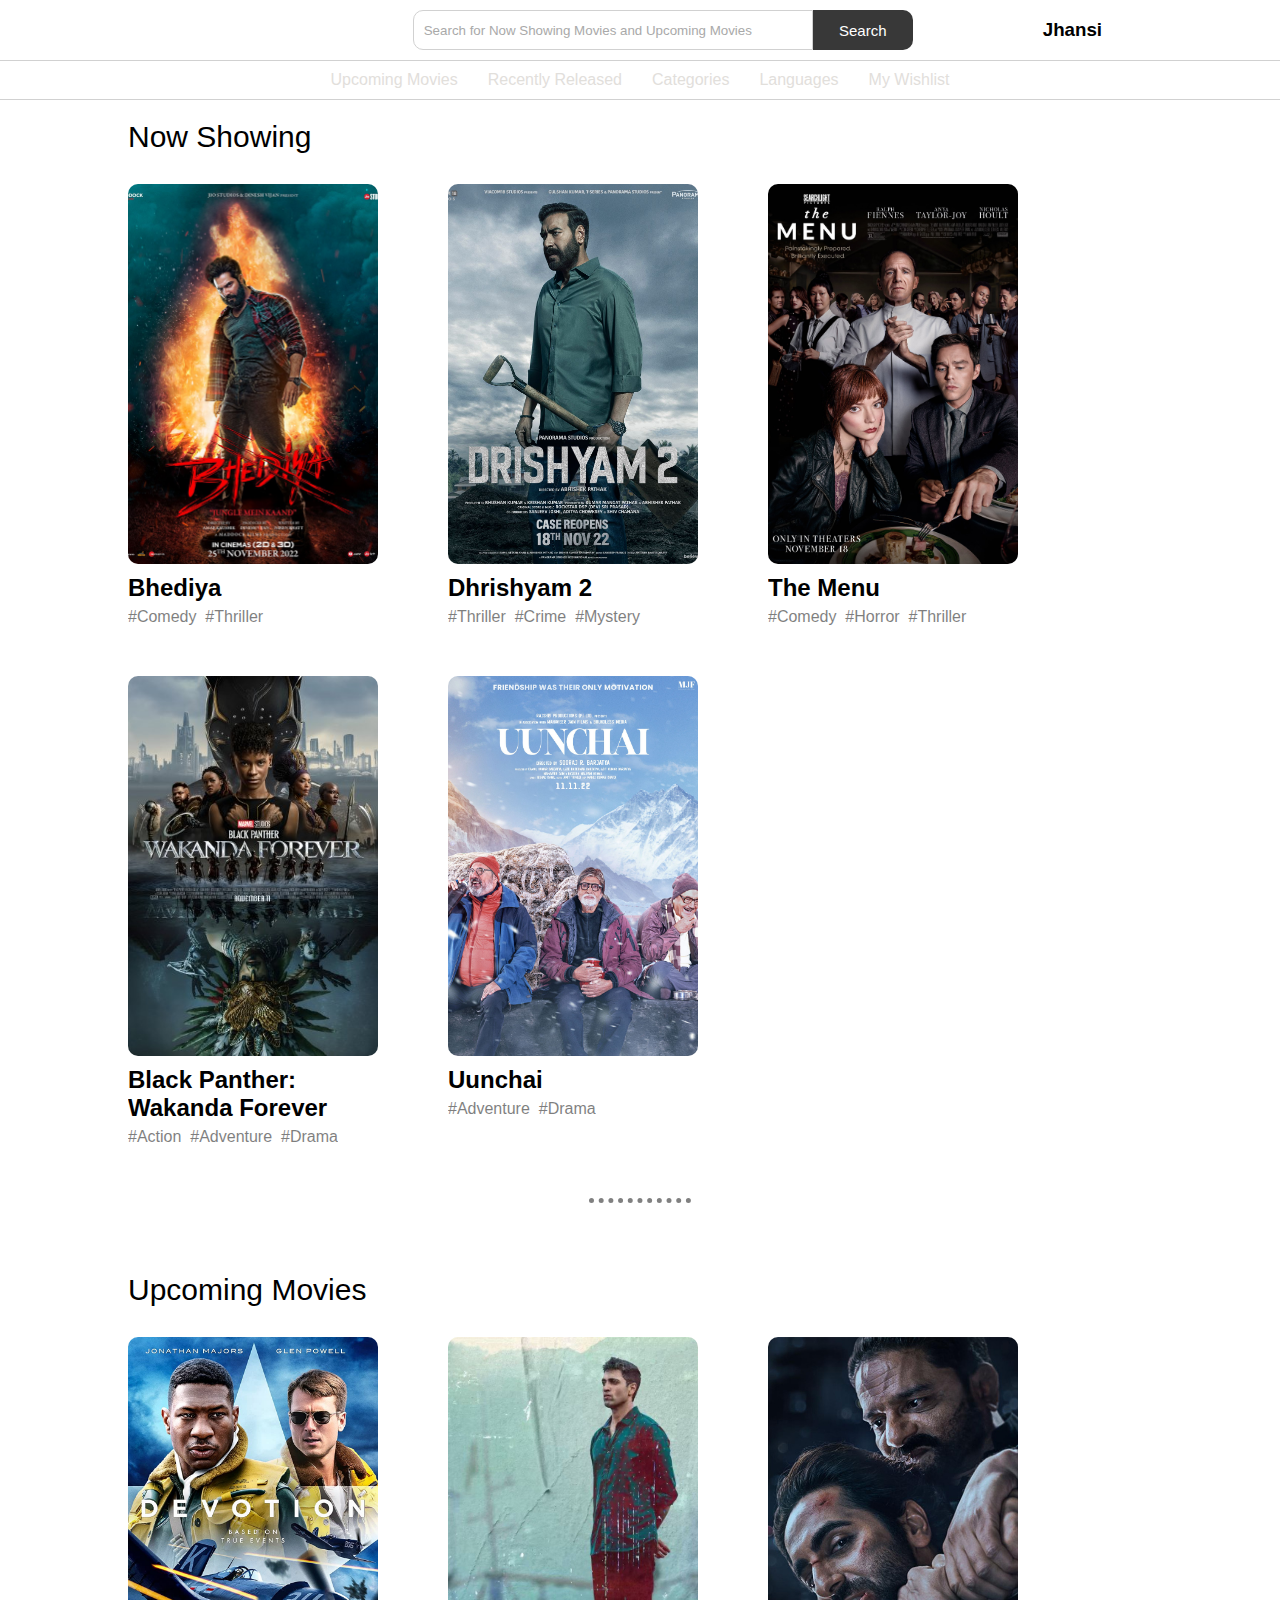
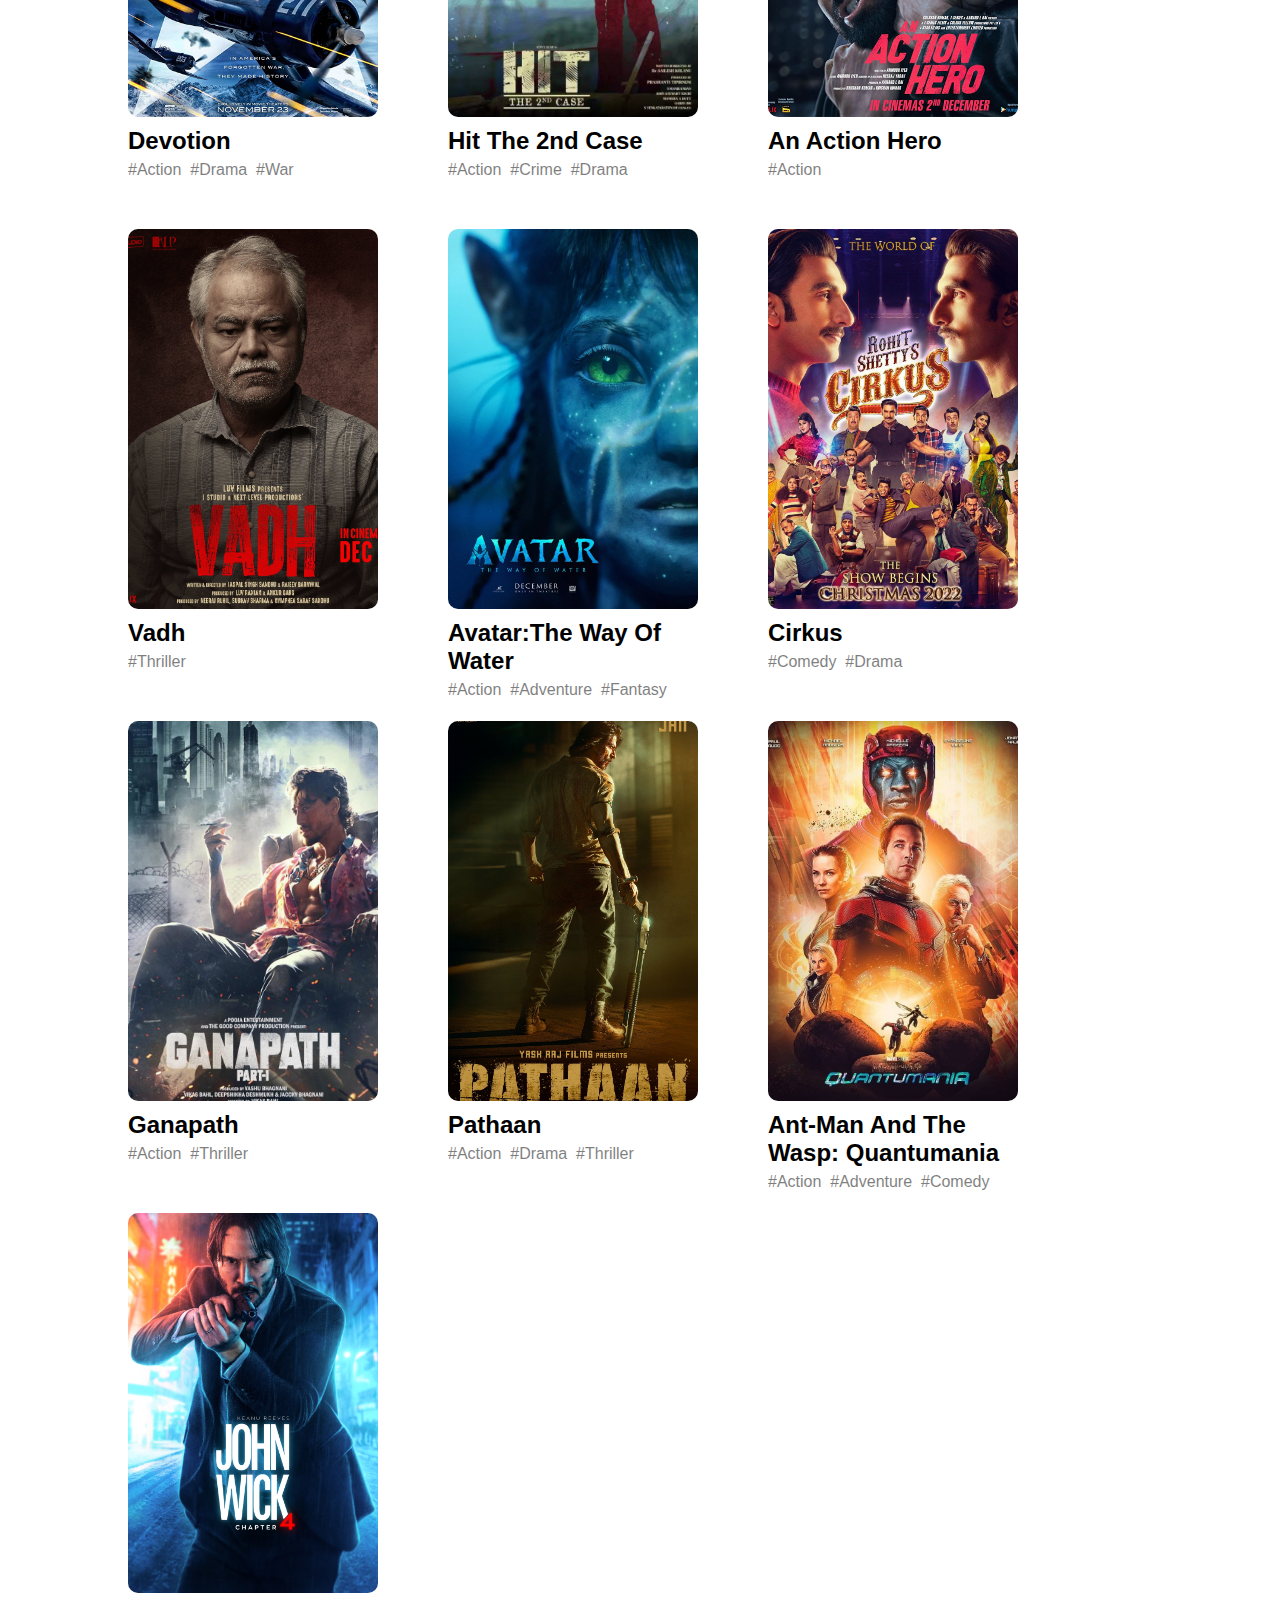
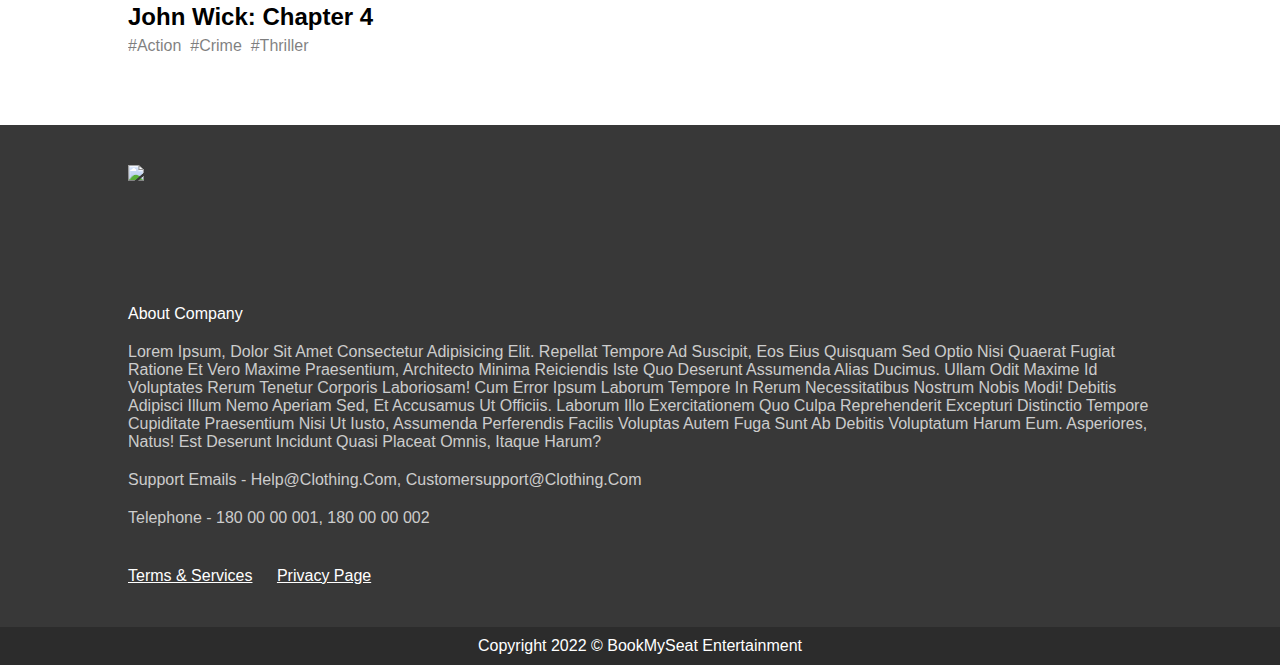
==== commit 6b9fcaeb: "added calendar" ====
--- a/index.html
+++ b/index.html
@@ -15,7 +15,7 @@
     <nav class="navbar"></nav>
     <script src="js/nav.js"></script>
 
-    <section class="home-movie">
+    <section id="recentlyreleased" class="home-movie">
       <h2 class="release-timeline">Now Showing</h2>
       <div class="home-movie-container">
         <div class="home-movie-card">
@@ -95,7 +95,7 @@
 
     <hr>
 
-    <section class="home-movie">
+    <section id="upcomingmovies" class="home-movie">
       <h2 class="release-timeline">Upcoming movies</h2>
       <div class="home-movie-container">
         <div class="home-movie-card">
--- a/css/home.css
+++ b/css/home.css
@@ -7,14 +7,24 @@
   padding: 0;
   /* transition: all 500ms ease; */
   box-sizing: border-box;
-  transition: all .2s linear 0s;
   font-family: "roboto", sans-serif;
+}
+/* 
+:root{
+  --background-color: #fff;
+  --text-color: #555;
+  --title-color: #000;
+} */
+
+body{
+  /* background: var(--background-color);
+  color: var(--text-color); */
+  transition: ease 500ms;
 }
 
 .dark-mode {
   background-color: #242628;
   color: #fff;
-  /* transition: ease 500ms; */
 }
 
 hr {
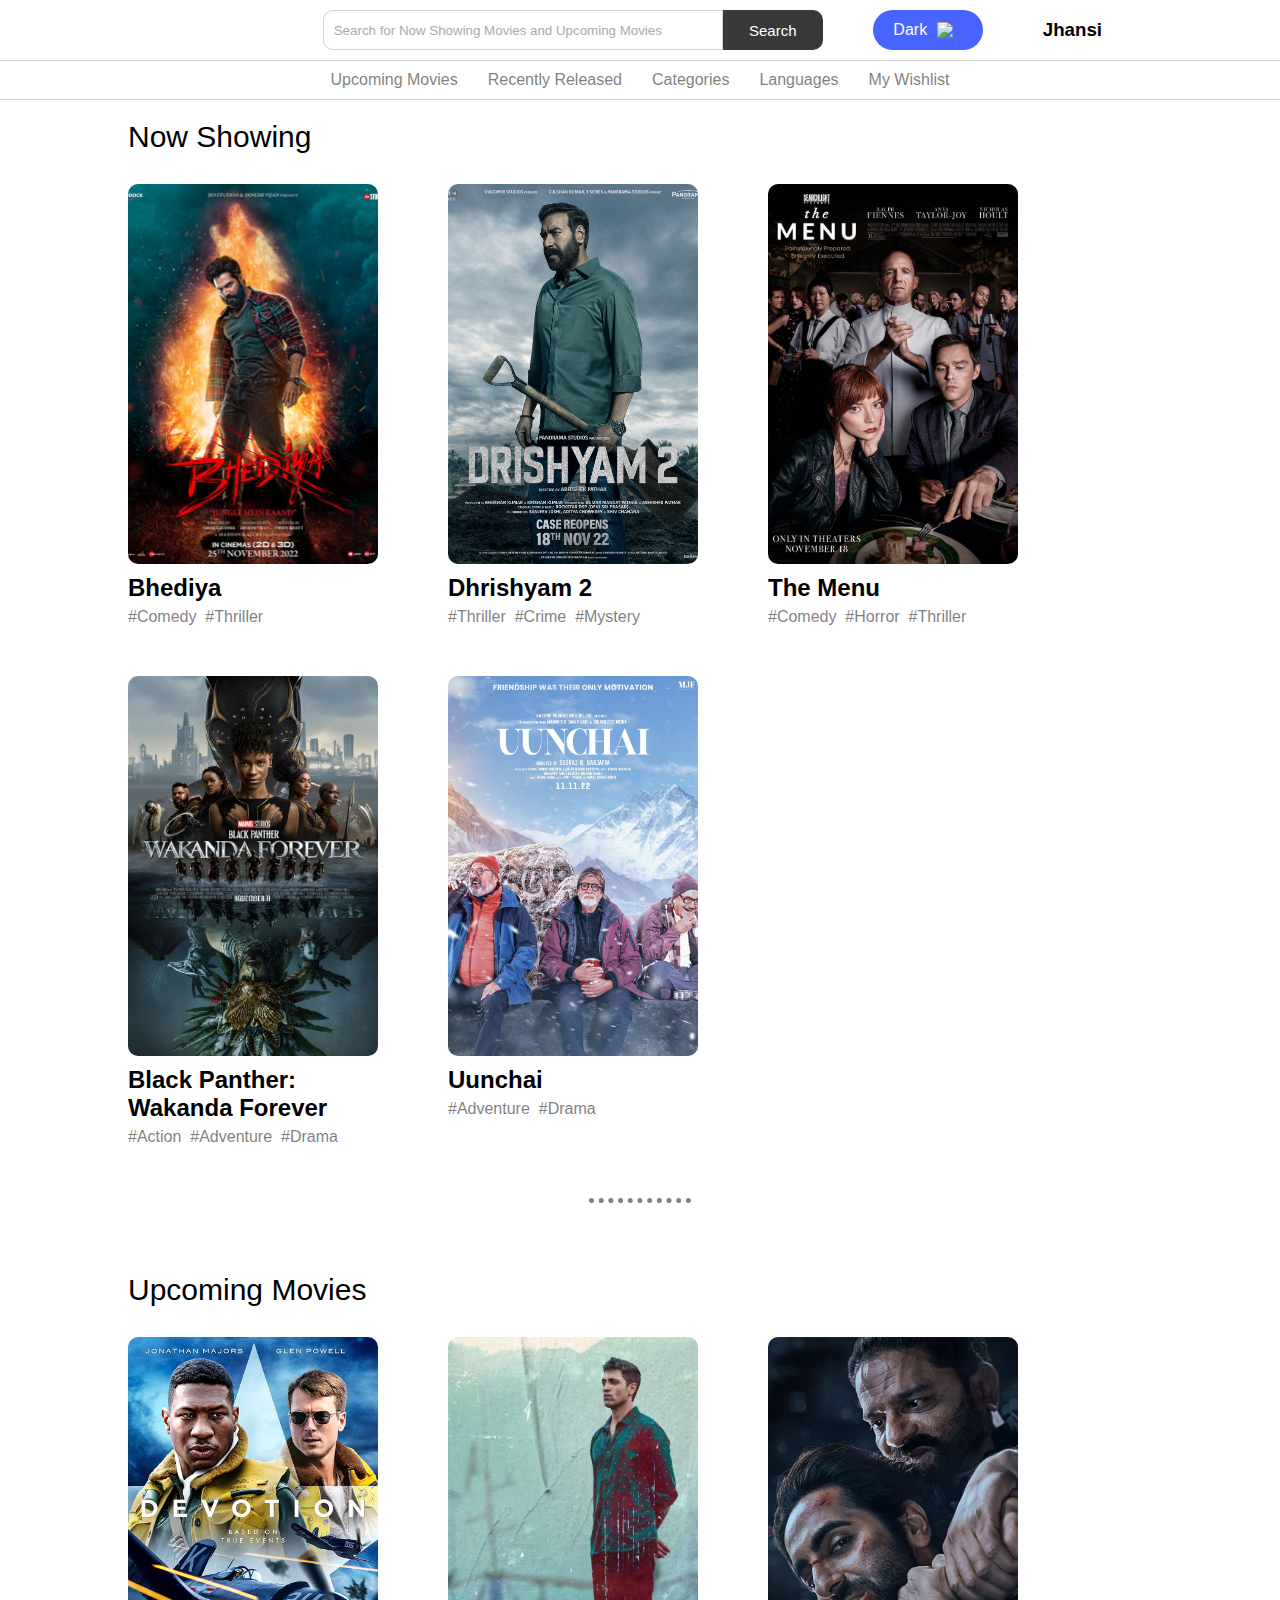
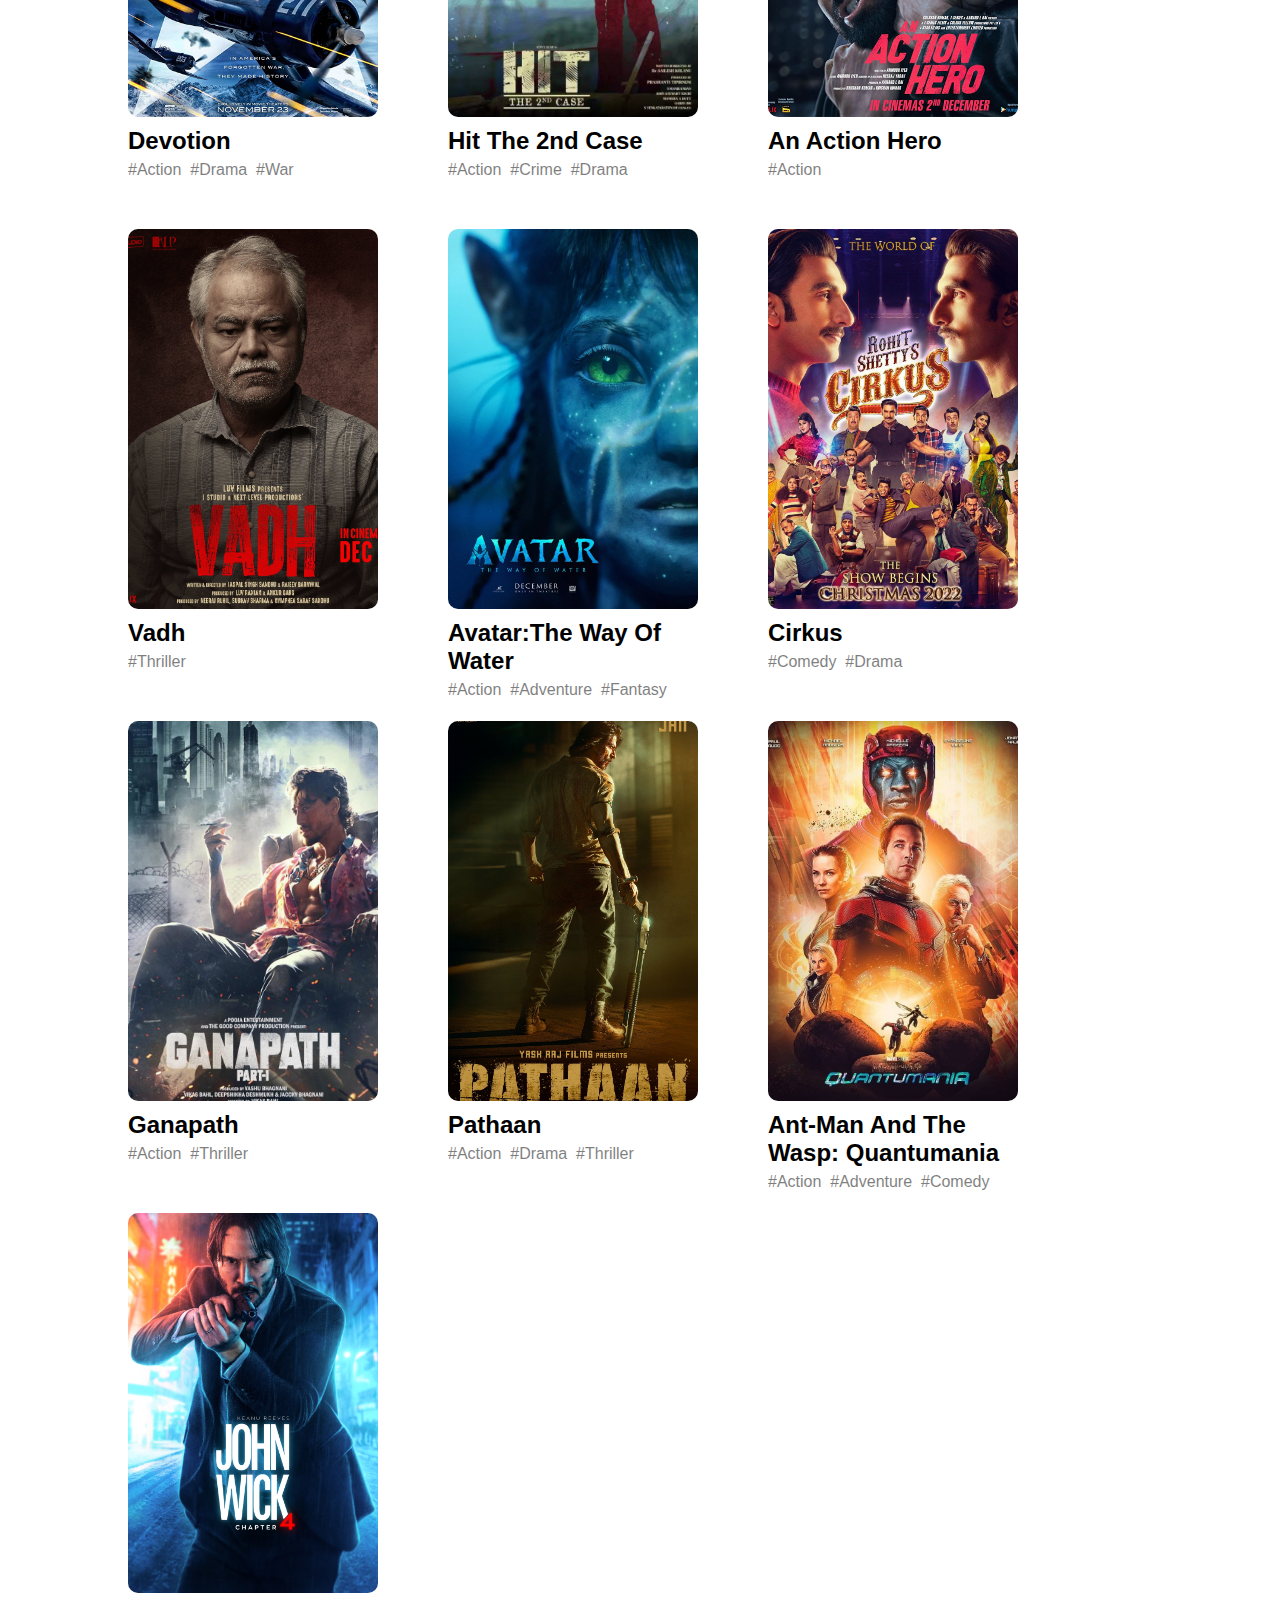
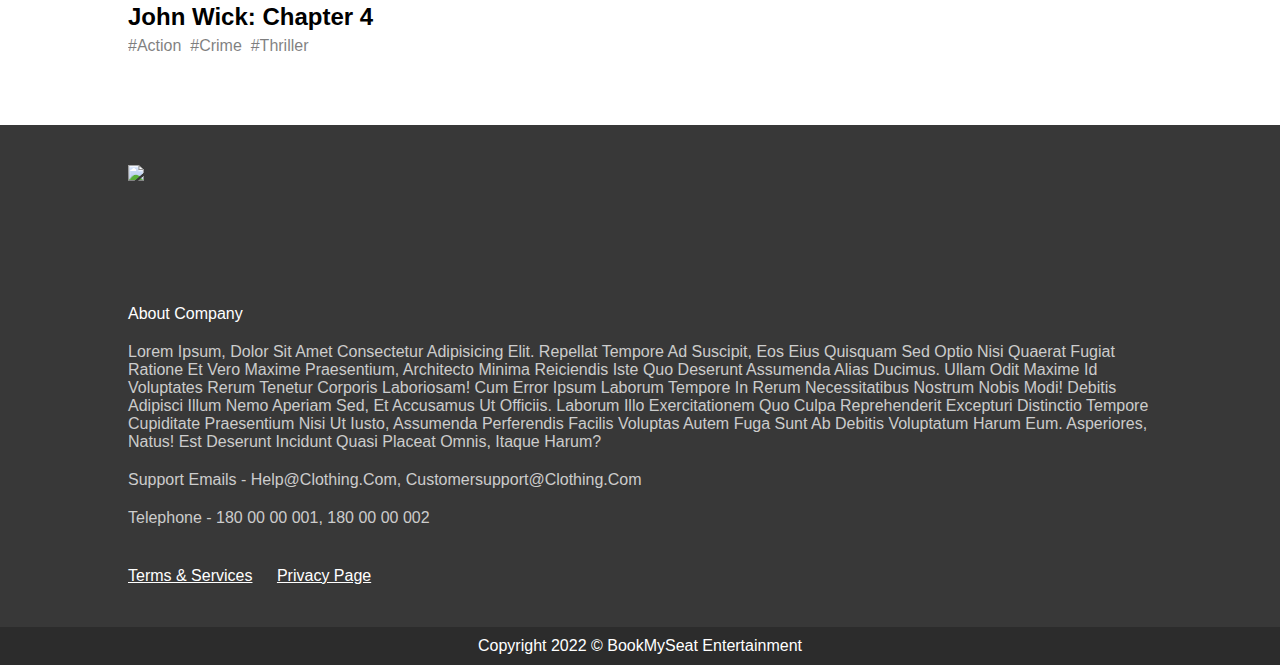
==== commit fdd3bb7b: "fixed dark mode" ====
--- a/index.html
+++ b/index.html
@@ -11,9 +11,10 @@
       crossorigin="anonymous"
     ></script>
   </head>
-  <body class="dark">
-    <nav class="navbar"></nav>
+  <body>
+  <nav class="navbar"></nav>
     <script src="js/nav.js"></script>
+    <script src="js/theme.js"></script>
 
     <section id="recentlyreleased" class="home-movie">
       <h2 class="release-timeline">Now Showing</h2>
